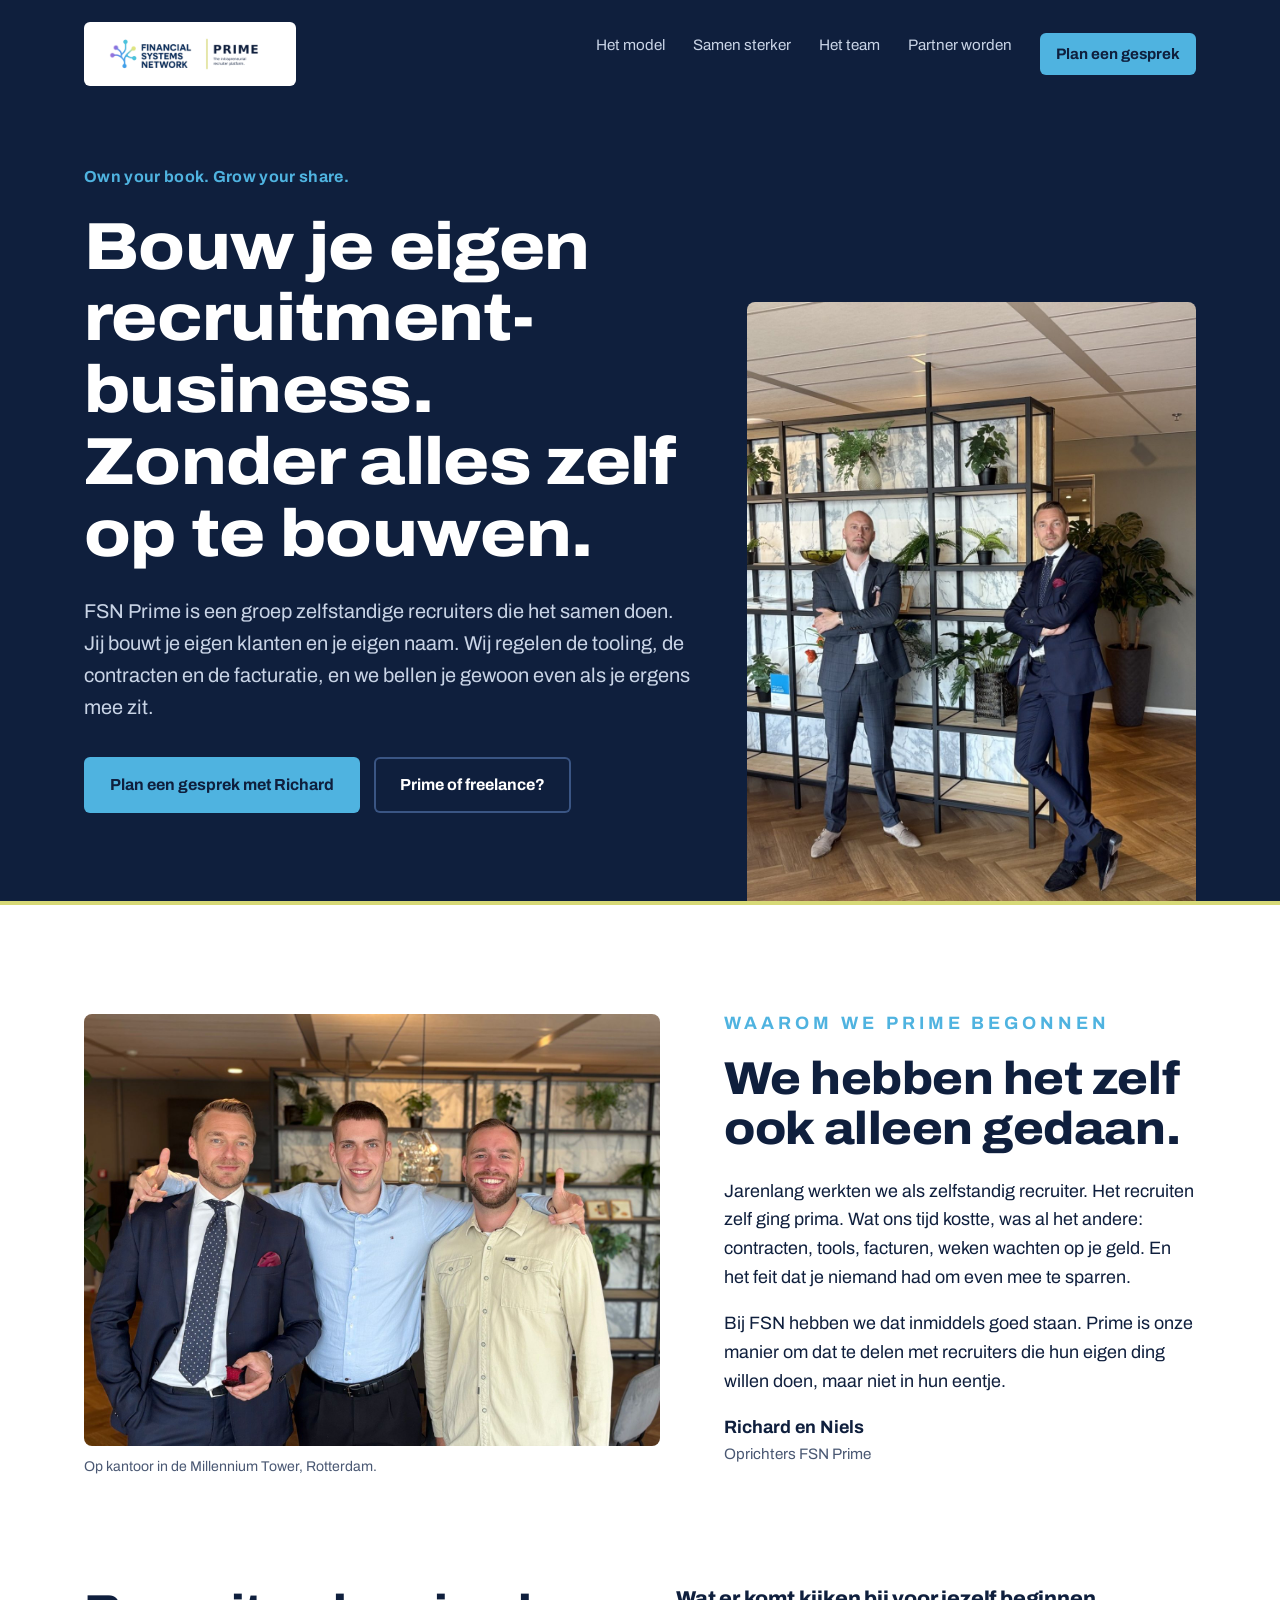
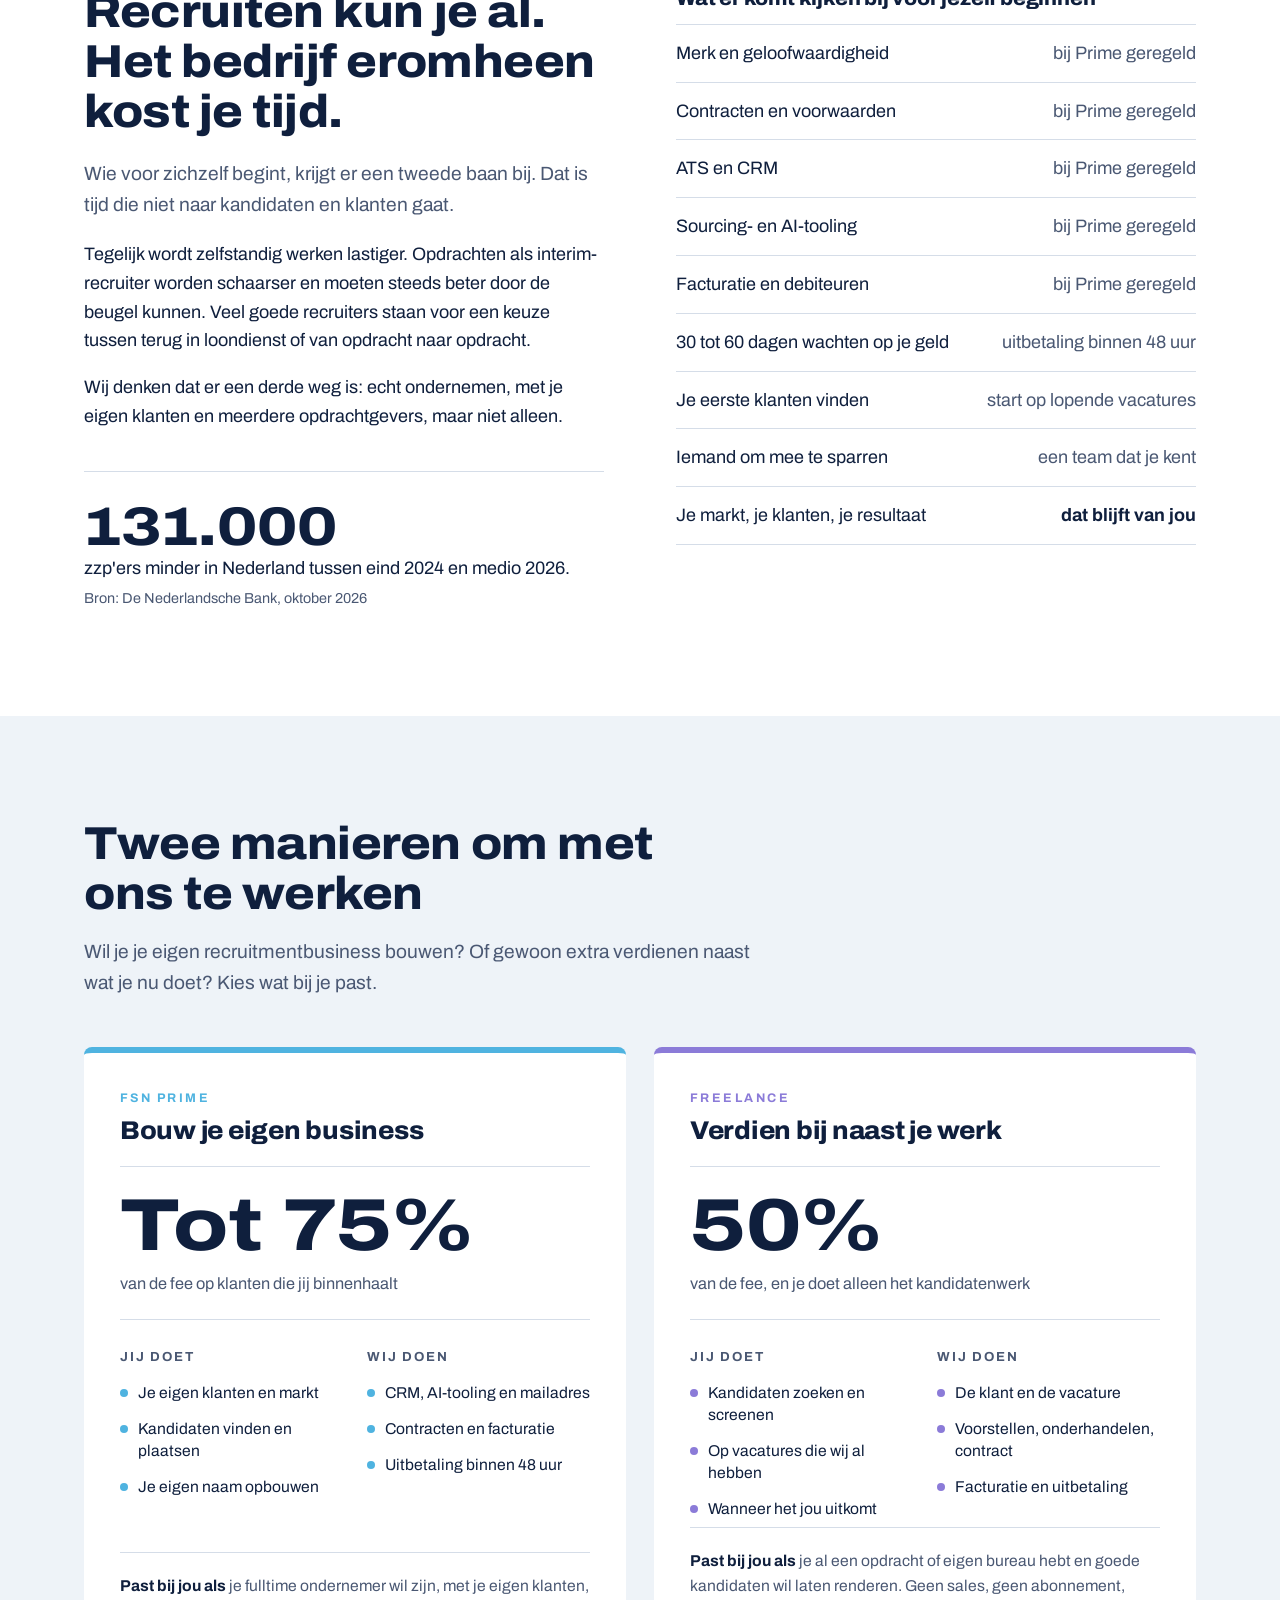
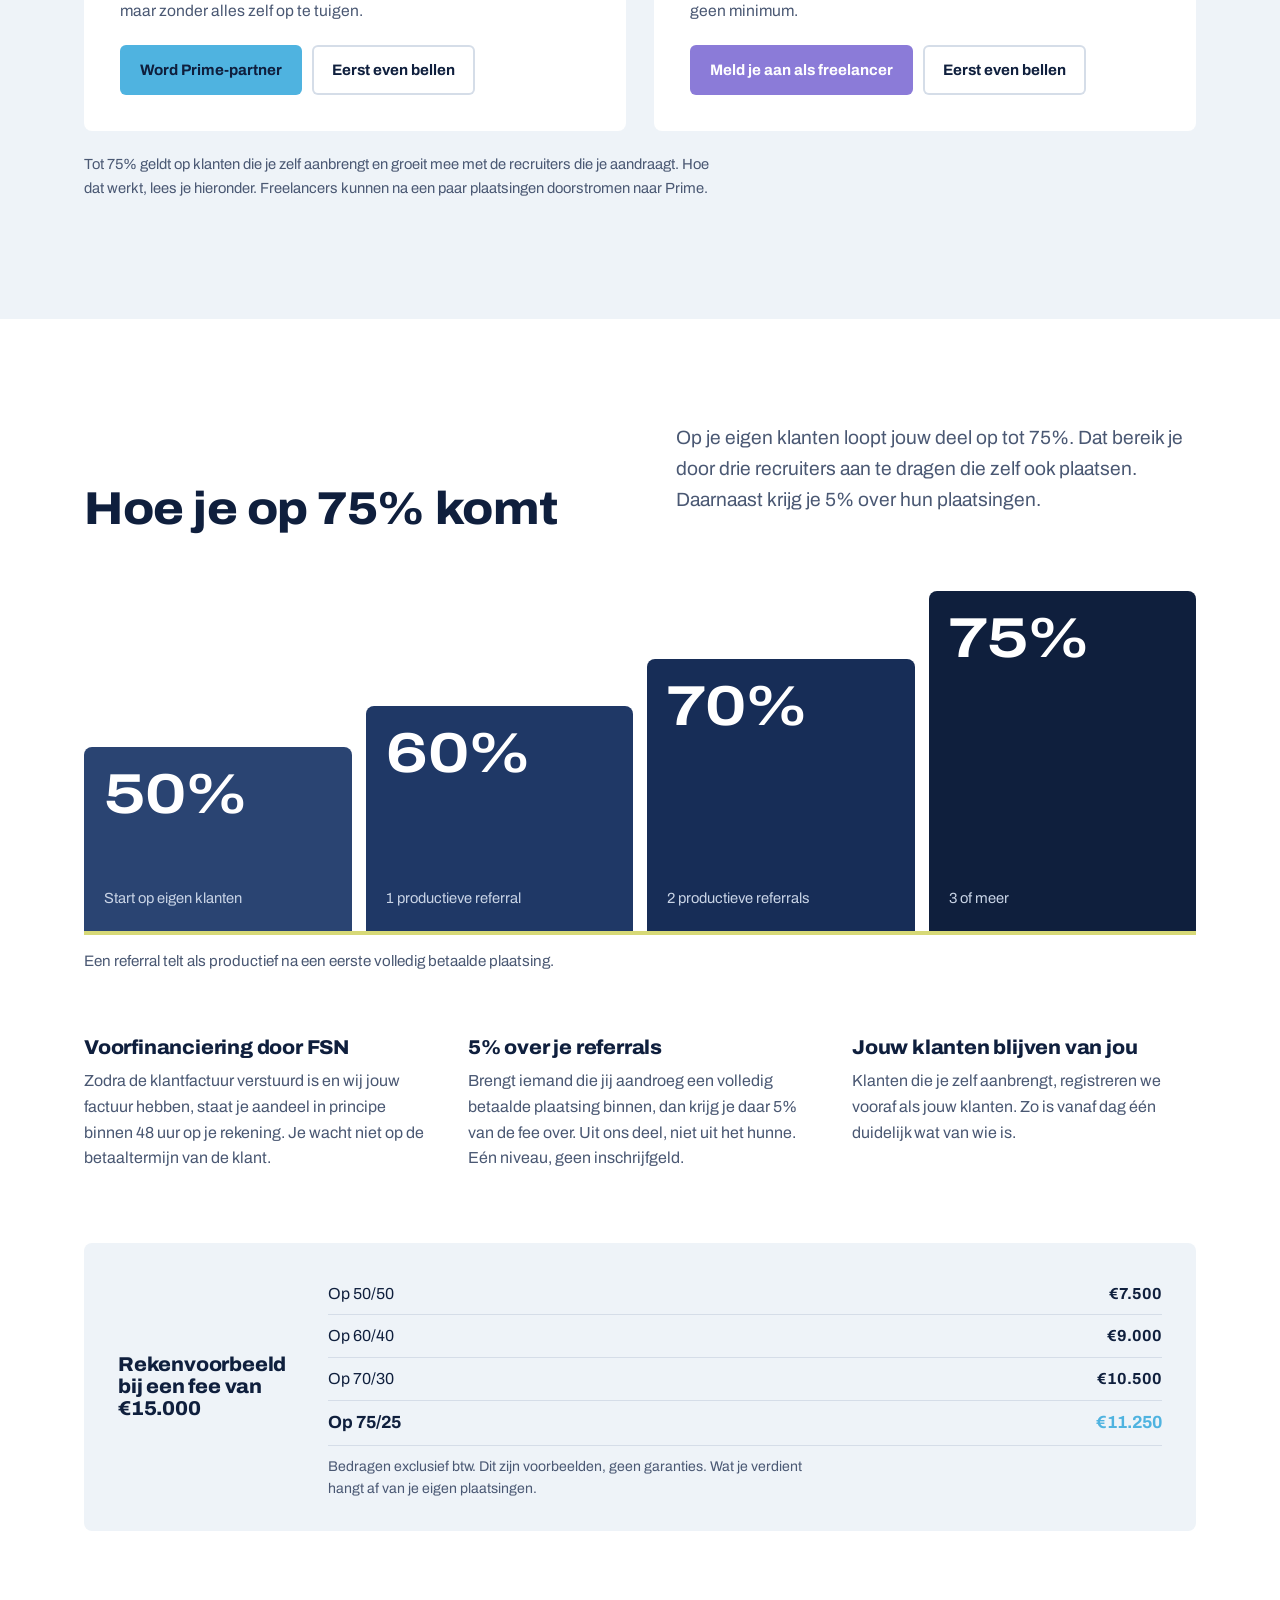
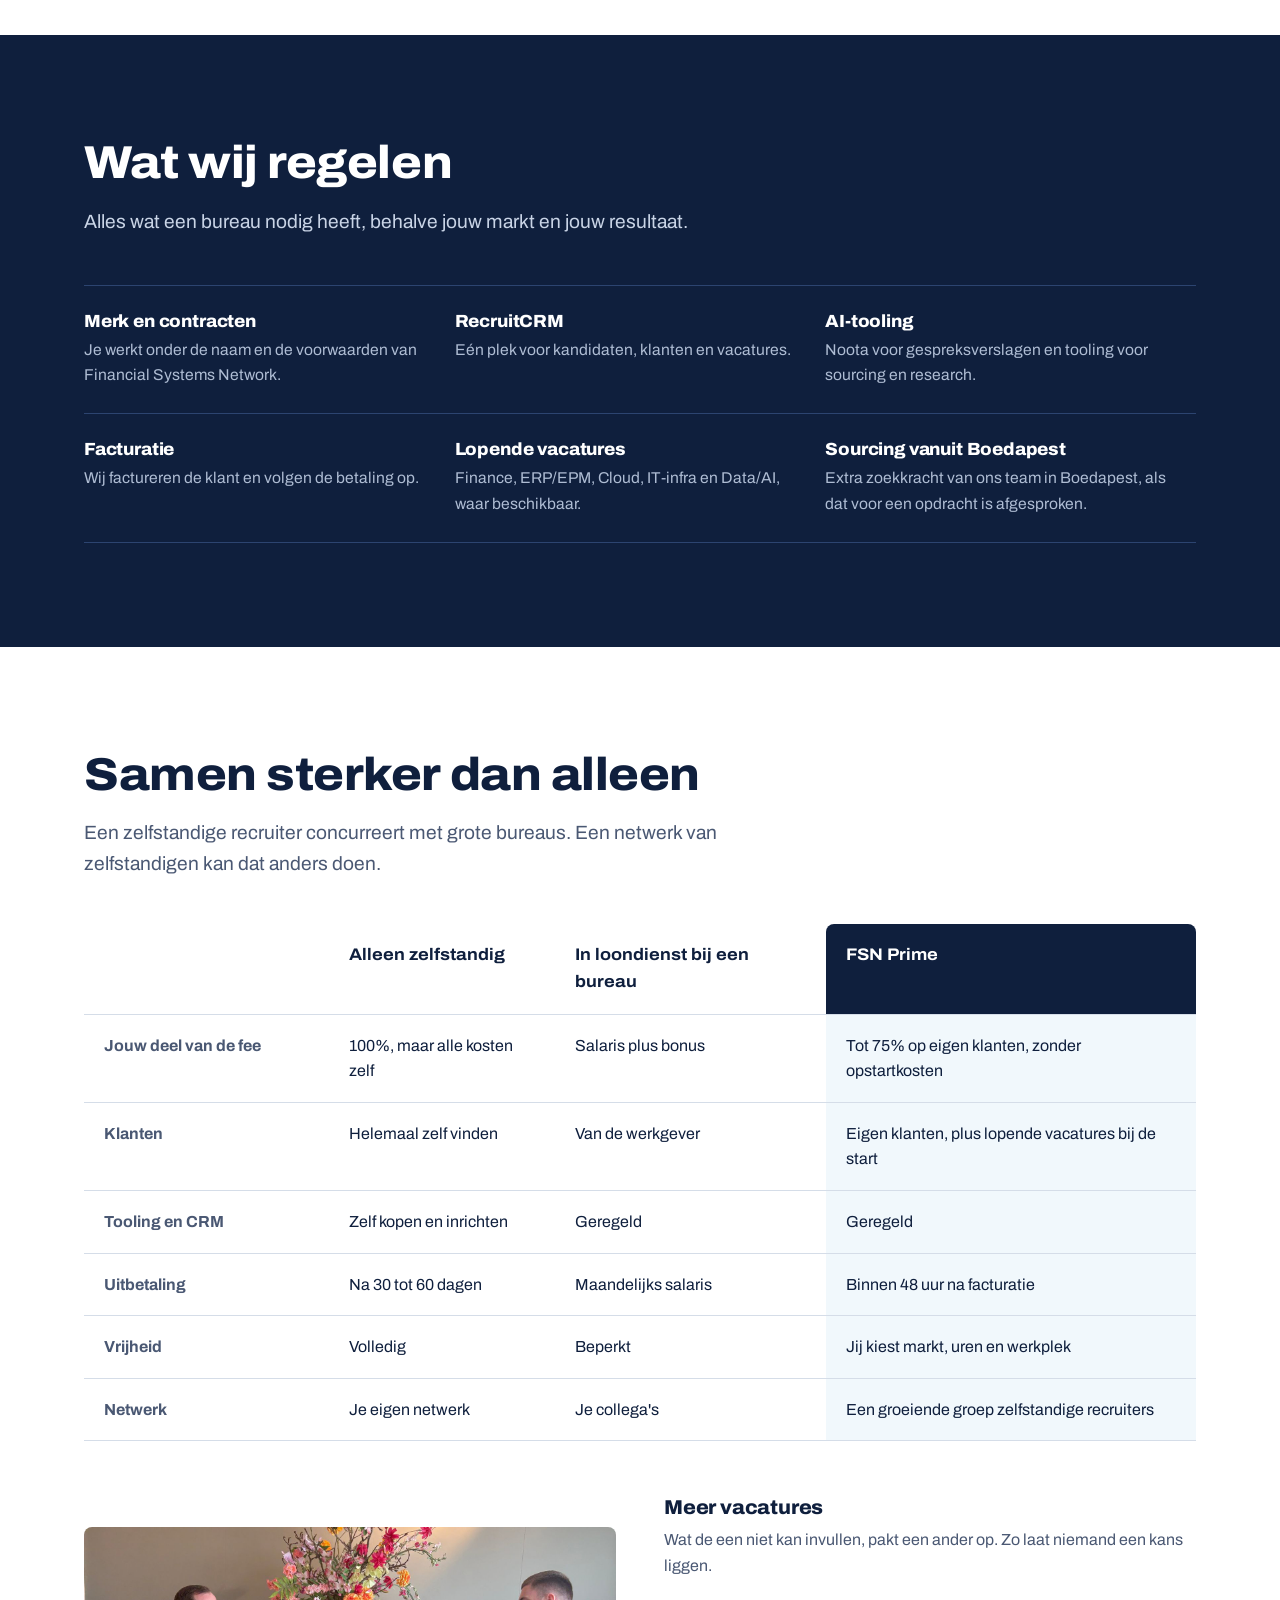
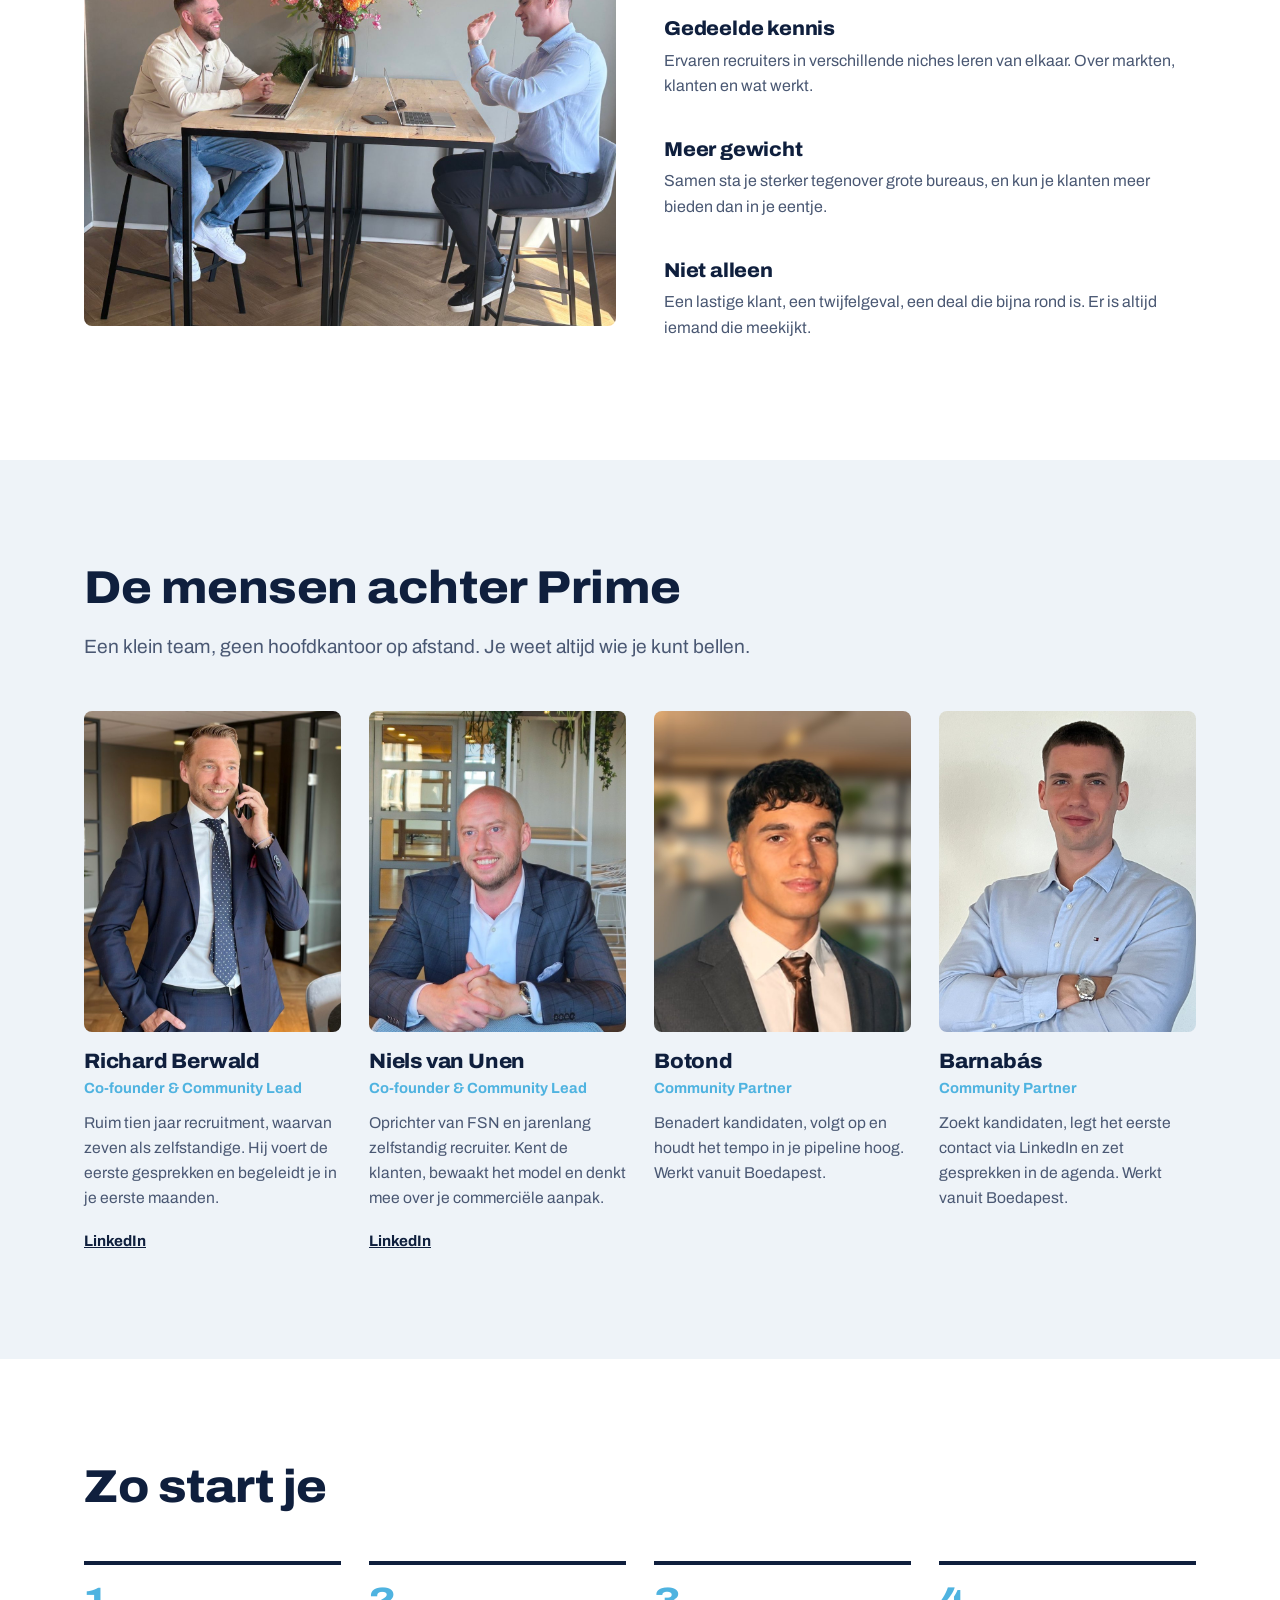
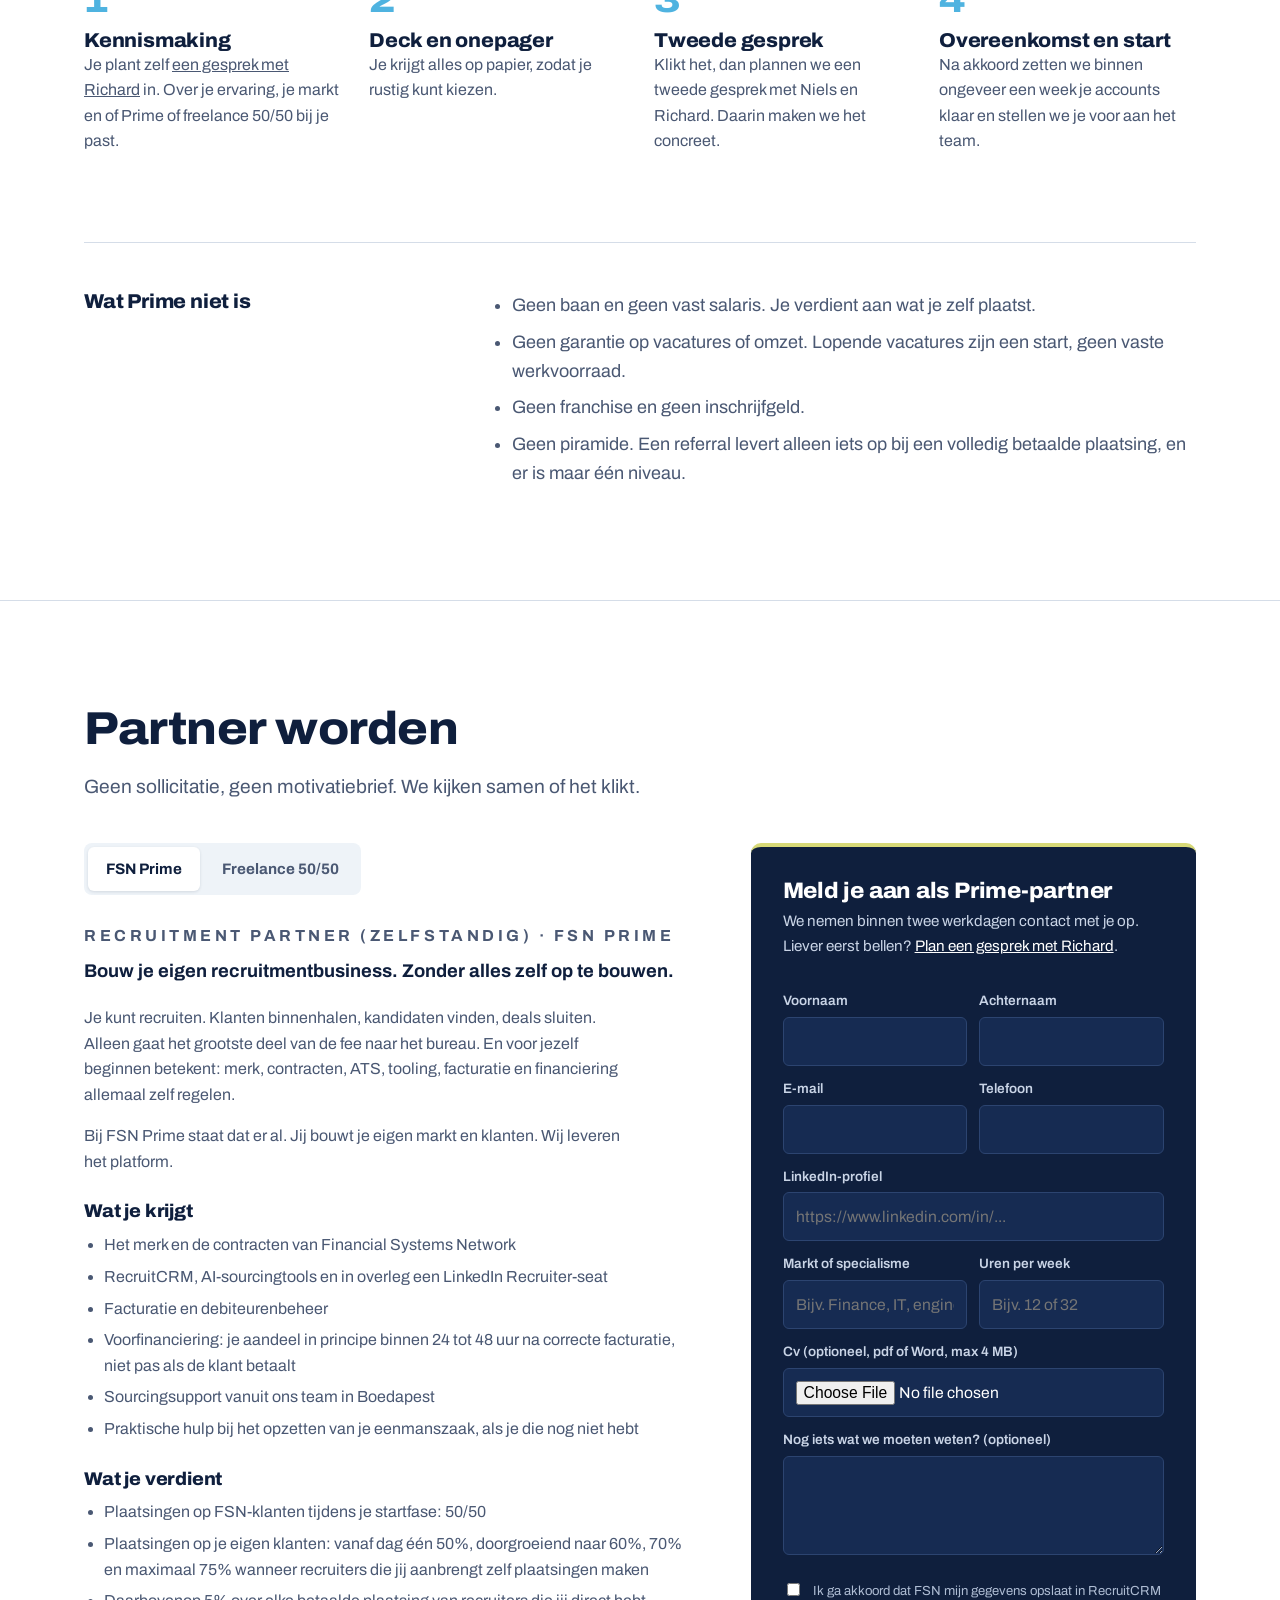
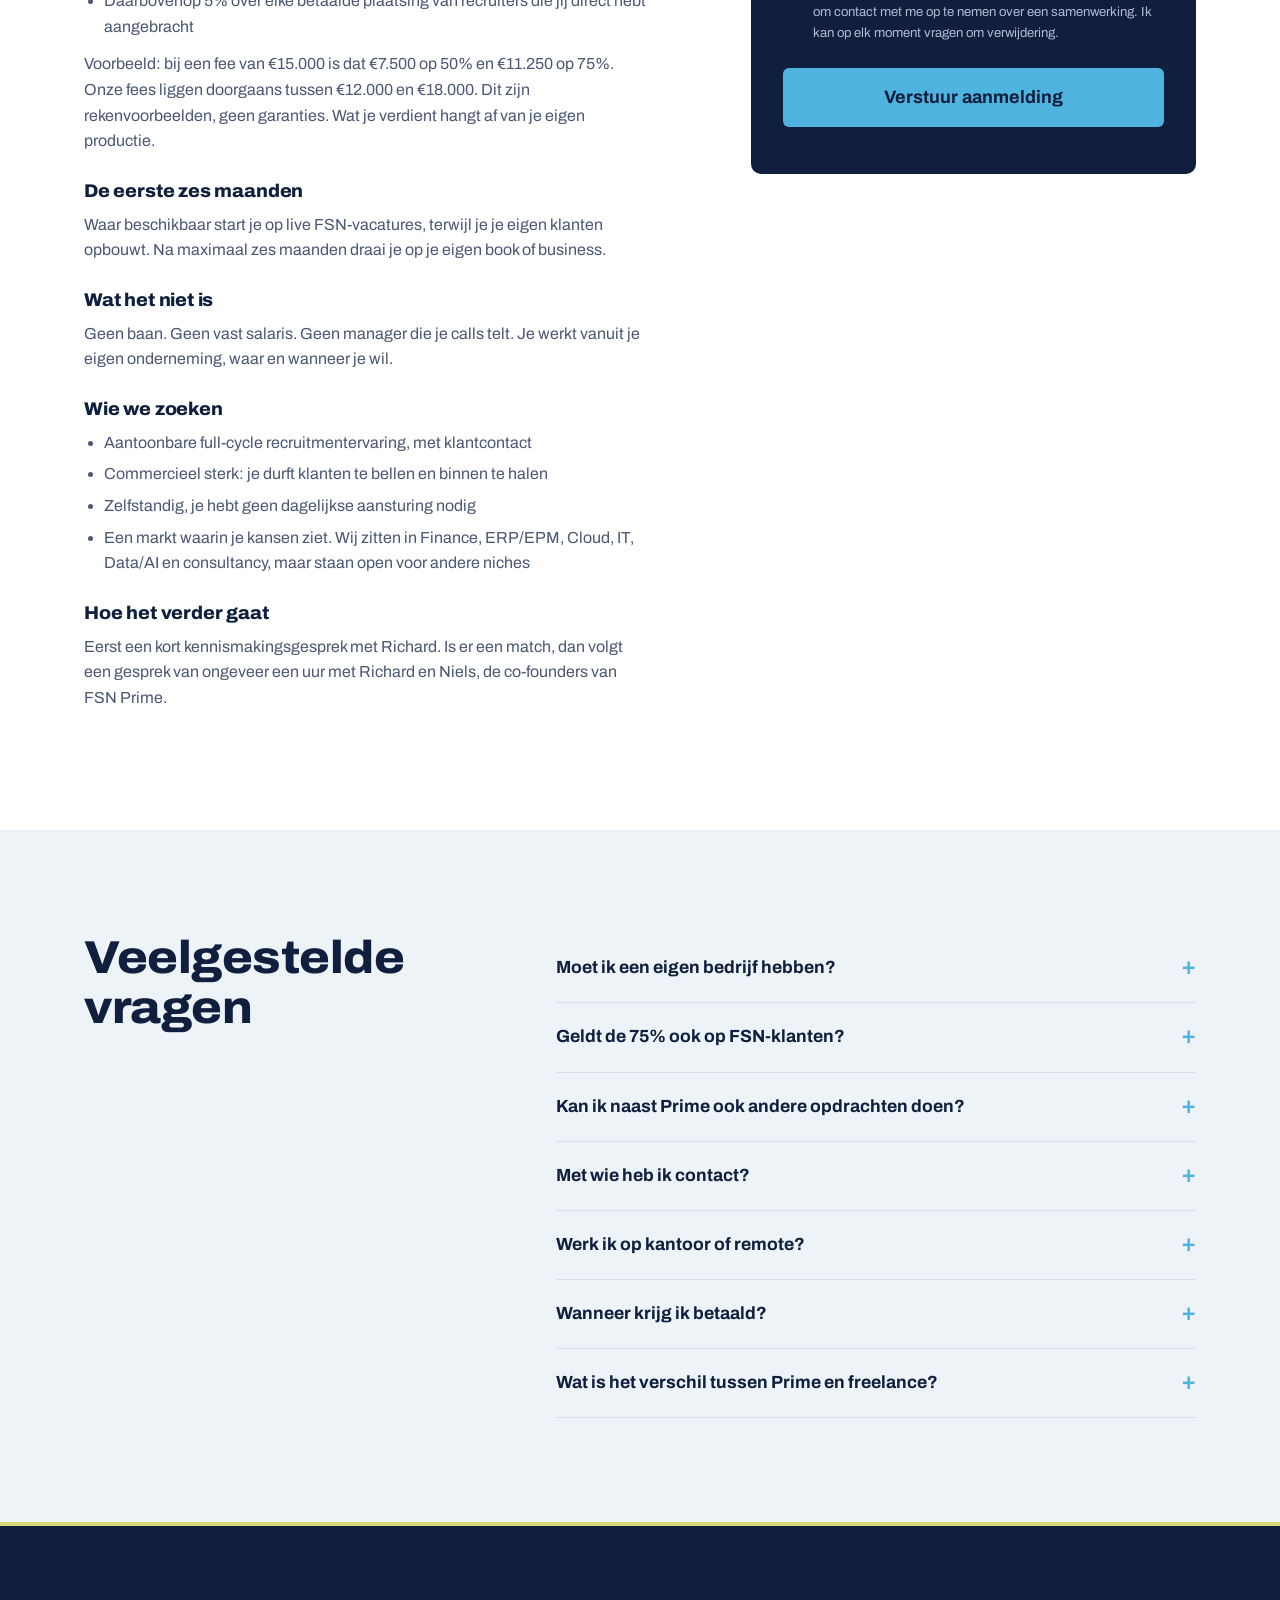
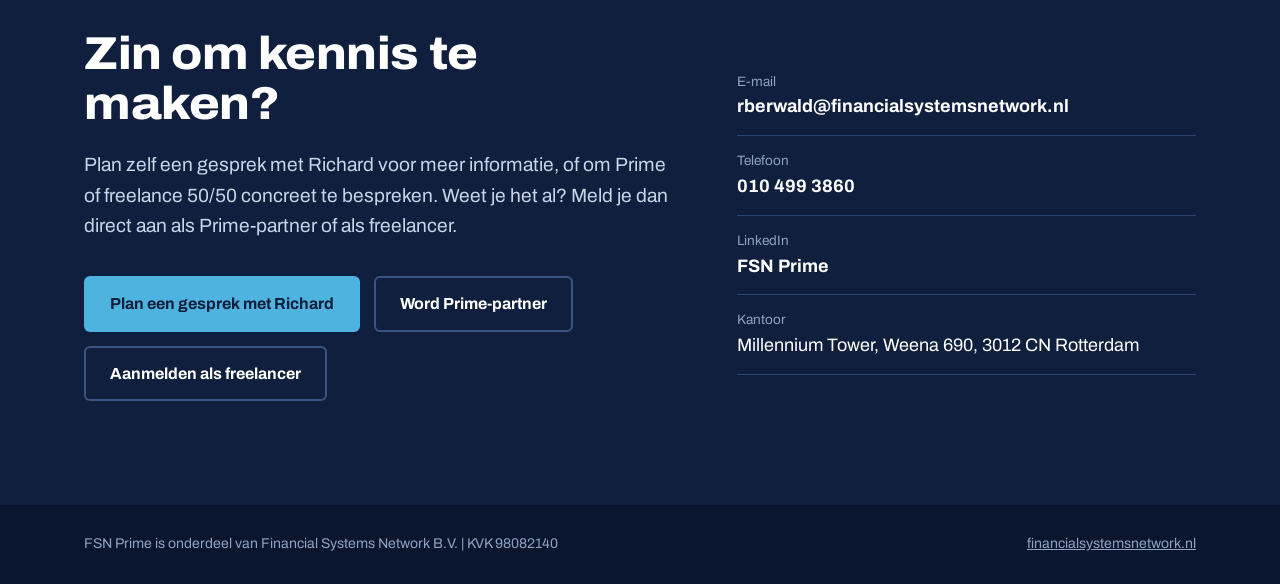
==== index.html @ 1871bd44 "Partner worden: vacaturetekst en aanmeldformulier op de site, gekoppeld aan RecruitCRM Co-Authored-B" ====
<!doctype html>
<html lang="nl">
<head>
<meta charset="utf-8">
<meta name="viewport" content="width=device-width, initial-scale=1">
<title>FSN Prime | Het platform voor zelfstandige recruiters</title>
<meta name="description" content="FSN Prime is het platform voor recruiters die hun eigen business willen bouwen, zonder alles zelf op te zetten. Onderdeel van Financial Systems Network.">
<meta property="og:title" content="FSN Prime | Own your book. Grow your share.">
<meta property="og:description" content="Bouw je eigen recruitmentbusiness, zonder alles zelf op te bouwen.">
<meta property="og:image" content="assets/team.jpg">
<link rel="icon" href="assets/favicon.png">
<link rel="preconnect" href="https://fonts.googleapis.com">
<link rel="preconnect" href="https://fonts.gstatic.com" crossorigin>
<link href="https://fonts.googleapis.com/css2?family=Archivo:wdth,wght@62..125,400..800&display=swap" rel="stylesheet">
<style>
:root{
  --navy:#0F1F3D; --navy-2:#162B52; --sky:#4FB3E0; --violet:#8B7BD8; --green:#7FAD57; --gold:#D1A637;
  --line:#D7D977; --ink:#0F1F3D; --muted:#4A5873; --mist:#EEF3F8; --paper:#FFFFFF; --rule:#D5DDE8;
  --wrap:1160px;
}
*{box-sizing:border-box}
html{scroll-behavior:smooth}
@media (prefers-reduced-motion:reduce){html{scroll-behavior:auto}}
body{margin:0;font-family:"Archivo",system-ui,sans-serif;font-variation-settings:"wdth" 100;color:var(--ink);background:var(--paper);font-size:18px;line-height:1.6;-webkit-font-smoothing:antialiased}
img{max-width:100%;display:block}
a{color:inherit}
a:focus-visible,button:focus-visible{outline:3px solid var(--sky);outline-offset:3px;border-radius:4px}
.wrap{max-width:var(--wrap);margin:0 auto;padding:0 24px}
h1,h2,h3{font-weight:800;line-height:1.08;letter-spacing:-.01em;margin:0}
h1{font-size:clamp(2.3rem,5.2vw,4.3rem);font-variation-settings:"wdth" 112}
h2{font-size:clamp(1.9rem,3.6vw,2.9rem);font-variation-settings:"wdth" 108;max-width:20ch}
h3{font-size:1.25rem;font-variation-settings:"wdth" 104}
p{margin:0 0 1em;max-width:62ch}
.lead{font-size:1.2rem;color:var(--muted)}
section{padding:104px 0}
.prime-label{font-size:.78rem;letter-spacing:.22em;text-transform:uppercase;font-weight:700;color:var(--sky);margin:0 0 18px}

/* header + hero */
.hero{background:var(--navy);color:#fff;position:relative;border-bottom:4px solid var(--line)}
.topbar{display:flex;justify-content:space-between;align-items:center;padding:22px 0}
.lockup{background:#fff;padding:10px 16px;border-radius:6px;display:inline-block}
.lockup img{height:44px;width:auto}
.topbar nav{display:flex;gap:28px;font-size:.95rem}
.topbar nav a{text-decoration:none;color:#C9D4E6}
.topbar nav a:hover{color:#fff}
.btn{display:inline-block;background:var(--sky);color:var(--navy);font-weight:700;text-decoration:none;padding:15px 26px;border-radius:6px;font-size:1rem}
.btn:hover{background:#6CC2E8}
.btn.ghost{background:transparent;color:#fff;box-shadow:inset 0 0 0 2px #3A5584}
.btn.ghost:hover{box-shadow:inset 0 0 0 2px var(--sky)}
.btn.violet{background:var(--violet);color:#fff}
.btn.violet:hover{background:#9C8EE0}
.btn.line{background:transparent;color:var(--navy);box-shadow:inset 0 0 0 2px var(--rule)}
.btn.line:hover{box-shadow:inset 0 0 0 2px var(--navy)}
.way-ctas{display:flex;gap:10px;flex-wrap:wrap;margin-top:22px}
.way-ctas .btn{padding:13px 20px;font-size:.95rem}
.nav-cta{background:var(--sky);color:var(--navy)!important;padding:9px 16px;border-radius:6px;font-weight:700}
.hero-grid{display:grid;grid-template-columns:1.15fr .85fr;gap:56px;align-items:end;padding:56px 0 0}
.hero-copy{padding-bottom:88px}
.hero-copy .lead{color:#C9D4E6;margin-top:24px;font-size:1.25rem}
.hero-ctas{display:flex;gap:14px;flex-wrap:wrap;margin-top:34px}
.hero-photo{align-self:stretch;display:flex;align-items:flex-end}
.hero-photo img{width:100%;height:auto;max-height:600px;object-fit:cover;object-position:center 30%;border-radius:8px 8px 0 0}
.campaign{font-size:1rem;color:var(--sky);font-weight:700;letter-spacing:.02em;margin-bottom:22px}

/* problem */
.problem-grid{display:grid;grid-template-columns:1fr 1fr;gap:72px;align-items:start}
.burden{list-style:none;padding:0;margin:8px 0 0;border-top:1px solid var(--rule)}
.burden li{display:flex;justify-content:space-between;gap:16px;padding:14px 0;border-bottom:1px solid var(--rule)}
.burden span:last-child{color:var(--muted);text-align:right}
.stat{margin-top:40px;padding:28px 0 0;border-top:1px solid var(--rule)}
.stat strong{display:block;font-size:3.4rem;line-height:1;font-variation-settings:"wdth" 118;font-weight:800}
.stat small{color:var(--muted);font-size:.9rem}

/* two ways */
.ways{background:var(--mist)}
.ways-grid{display:grid;grid-template-columns:1fr 1fr;gap:28px;margin-top:48px}
.way{background:#fff;border-radius:8px;padding:36px;border-top:6px solid var(--sky);display:flex;flex-direction:column}
.way.free{border-top-color:var(--violet)}
.way-tag{font-size:.78rem;letter-spacing:.2em;text-transform:uppercase;font-weight:700;color:var(--sky);margin:0 0 8px}
.way.free .way-tag{color:var(--violet)}
.way h3{font-size:1.6rem}
.big{margin:22px 0 26px;padding:22px 0;border-top:1px solid var(--rule);border-bottom:1px solid var(--rule)}
.big b{display:block;font-size:clamp(3rem,6vw,4.6rem);line-height:1;font-weight:800;font-variation-settings:"wdth" 120;color:var(--navy)}
.big span{display:block;margin-top:8px;color:var(--muted);font-size:1.02rem}
.split{display:grid;grid-template-columns:1fr 1fr;gap:24px}
.split h4{margin:0 0 8px;font-size:.82rem;letter-spacing:.14em;text-transform:uppercase;color:var(--muted)}
.split ul{padding:0;margin:0;list-style:none}
.split li{padding:7px 0 7px 18px;position:relative;font-size:.98rem;line-height:1.4}
.split li::before{content:"";position:absolute;left:0;top:14px;width:8px;height:8px;border-radius:50%;background:var(--sky)}
.way.free .split li::before{background:var(--violet)}
.fit{margin:26px 0 0;padding-top:20px;border-top:1px solid var(--rule);font-size:.98rem;color:var(--muted);margin-top:auto}
.fit strong{color:var(--ink)}
.ways-note{margin-top:22px;font-size:.92rem;color:var(--muted);max-width:80ch}

/* model */
.model-head{display:grid;grid-template-columns:1fr 1fr;gap:72px;align-items:end}
.ladder{margin-top:56px;display:grid;grid-template-columns:repeat(4,minmax(0,1fr));gap:14px;align-items:end;height:340px}
.step{background:var(--navy);color:#fff;border-radius:8px 8px 0 0;padding:20px;display:flex;flex-direction:column;justify-content:space-between}
.step:nth-child(1){height:54%;background:#2A4472}
.step:nth-child(2){height:66%;background:#1F3866}
.step:nth-child(3){height:80%;background:#172D57}
.step:nth-child(4){height:100%}
.step b{font-size:clamp(2rem,4.4vw,3.6rem);line-height:1;font-variation-settings:"wdth" 120}
.step span{font-size:.92rem;color:#C9D4E6}
.ladder-base{border-top:4px solid var(--line);padding-top:14px;color:var(--muted);font-size:.95rem}
.facts{display:grid;grid-template-columns:repeat(3,1fr);gap:40px;margin-top:64px}
.facts h3{margin-bottom:10px}
.facts p{color:var(--muted);font-size:1rem}
.example{margin-top:56px;background:var(--mist);border-radius:8px;padding:30px 34px;display:grid;grid-template-columns:auto 1fr;gap:28px;align-items:center}
.example table{border-collapse:collapse;width:100%;font-size:1rem}
.example td{padding:8px 0;border-bottom:1px solid var(--rule)}
.example td:last-child{text-align:right;font-weight:700}
.example .note{font-size:.88rem;color:var(--muted);margin:10px 0 0}

/* infrastructure */
.infra{background:var(--navy);color:#fff}
.infra .lead{color:#C9D4E6}
.infra-grid{display:grid;grid-template-columns:repeat(3,1fr);gap:0;margin-top:48px;border-top:1px solid #2C4470}
.infra-grid div{padding:26px 26px 26px 0;border-bottom:1px solid #2C4470}
.infra-grid h3{font-size:1.1rem;margin-bottom:6px}
.infra-grid p{color:#AEBCD3;font-size:.98rem;margin:0}

/* compare */
.compare-wrap{overflow-x:auto;margin-top:44px}
table.compare{border-collapse:collapse;width:100%;min-width:720px;font-size:1rem}
.compare th,.compare td{text-align:left;padding:18px 20px;border-bottom:1px solid var(--rule);vertical-align:top}
.compare thead th{font-size:1.05rem;font-variation-settings:"wdth" 108}
.compare tbody th{font-weight:700;width:22%;color:var(--muted)}
.compare .us{background:#F1F8FC}
.compare thead .us{background:var(--navy);color:#fff;border-radius:8px 8px 0 0}
.together{margin-top:56px;display:grid;grid-template-columns:repeat(3,1fr);gap:40px}
.together h3{margin-bottom:8px}
.together p{color:var(--muted);font-size:1rem}

/* story */
.story{padding-bottom:0}
.story-grid{display:grid;grid-template-columns:1.1fr .9fr;gap:64px;align-items:center}
.story-grid img{width:100%;height:auto;border-radius:8px}
.story-grid figcaption{font-size:.88rem;color:var(--muted);margin-top:10px}
.story-copy p{font-size:1.12rem}
.sign{font-weight:700;margin-top:6px}
.sign span{display:block;font-weight:400;color:var(--muted);font-size:.95rem}

/* team */
.leaders{background:var(--mist)}
.team-grid{display:grid;grid-template-columns:repeat(4,minmax(0,1fr));gap:28px;margin-top:48px}
.member img{width:100%;aspect-ratio:4/5;height:auto;object-fit:cover;object-position:center top;border-radius:8px;margin-bottom:18px}
.member h3{font-size:1.3rem}
.member .role{color:var(--sky);font-weight:700;margin:4px 0 10px;font-size:.92rem}
.member p{font-size:.98rem;color:var(--muted)}
.member a{font-weight:700;color:var(--navy);font-size:.95rem}
.member .quote{color:var(--ink);font-style:italic;border-left:3px solid var(--line);padding-left:12px}
.team-sub{margin:64px 0 0;padding-top:18px;border-top:1px solid var(--rule);font-size:.8rem;letter-spacing:.18em;text-transform:uppercase;font-weight:700;color:var(--muted)}

/* samen photo */
.samen-photo{margin-top:56px;display:grid;grid-template-columns:1fr 1fr;gap:48px;align-items:center}
.samen-photo img{width:100%;height:auto;border-radius:8px}
.samen-photo .together{margin-top:0;grid-template-columns:1fr;gap:24px}

/* steps */
.start-steps{list-style:none;padding:0;margin:48px 0 0;display:grid;grid-template-columns:repeat(4,1fr);gap:28px;counter-reset:s}
.start-steps li{counter-increment:s;border-top:4px solid var(--navy);padding-top:18px}
.start-steps li::before{content:counter(s);display:block;font-weight:800;font-size:2.2rem;font-variation-settings:"wdth" 120;color:var(--sky);line-height:1;margin-bottom:12px}
.start-steps p{font-size:1rem;color:var(--muted)}
.not{margin-top:72px;display:grid;grid-template-columns:1fr 2fr;gap:56px;border-top:1px solid var(--rule);padding-top:48px}
.not ul{margin:0;padding-left:20px;color:var(--muted)}
.not li{margin-bottom:8px}

/* faq */
.faq details{border-bottom:1px solid var(--rule);padding:20px 0}
.faq summary{cursor:pointer;font-weight:700;font-size:1.1rem;list-style:none;display:flex;justify-content:space-between;gap:20px}
.faq summary::-webkit-details-marker{display:none}
.faq summary::after{content:"+";color:var(--sky);font-size:1.5rem;line-height:1}
.faq details[open] summary::after{content:"−"}
.faq details p{margin:14px 0 0;color:var(--muted)}
.faq-grid{display:grid;grid-template-columns:1fr 1.6fr;gap:72px}

/* cta */
.cta{background:var(--navy);color:#fff;border-top:4px solid var(--line)}
.cta-grid{display:grid;grid-template-columns:1.3fr 1fr;gap:56px;align-items:center}
.cta .lead{color:#C9D4E6}
.contact-list{list-style:none;padding:0;margin:0}
.contact-list li{padding:14px 0;border-bottom:1px solid #2C4470}
.contact-list span{display:block;font-size:.85rem;color:#8FA2C2}
.contact-list a{text-decoration:none;font-weight:700;overflow-wrap:anywhere}
.contact-list a:hover{color:var(--sky)}
footer{background:#0A162D;color:#8FA2C2;font-size:.88rem;padding:28px 0}
footer .wrap{display:flex;justify-content:space-between;gap:20px;flex-wrap:wrap}
footer img{height:28px}

/* aanmelden */
.join{background:#fff;border-top:1px solid var(--rule)}
.join-grid{display:grid;grid-template-columns:1.15fr .85fr;gap:64px;align-items:start;margin-top:40px}
.tabs{display:inline-flex;background:var(--mist);border-radius:8px;padding:4px;gap:4px;margin-bottom:28px}
.tabs button{font:inherit;font-weight:700;font-size:.95rem;border:0;background:transparent;color:var(--muted);padding:10px 18px;border-radius:6px;cursor:pointer}
.tabs button[aria-selected="true"]{background:#fff;color:var(--navy);box-shadow:0 1px 3px rgba(15,31,61,.12)}
.jd h3{font-size:1.15rem;margin:28px 0 10px}
.jd p,.jd li{color:var(--muted);font-size:1rem}
.jd ul{padding-left:20px;margin:0}
.jd li{margin-bottom:6px}
.jd .intro{font-size:1.15rem;color:var(--ink);font-weight:700}
.form-card{background:var(--navy);color:#fff;border-radius:10px;padding:32px;position:sticky;top:24px;border-top:4px solid var(--line)}
.form-card h3{font-size:1.4rem;margin-bottom:6px}
.form-card .sub{color:#C9D4E6;font-size:.95rem;margin-bottom:20px}
.form-card label{display:block;font-size:.85rem;color:#C9D4E6;margin:12px 0 5px;font-weight:600}
.form-card input,.form-card textarea,.form-card select{width:100%;font:inherit;font-size:.98rem;padding:11px 12px;border-radius:6px;border:1px solid #2C4470;background:#162B52;color:#fff}
.form-card input:focus,.form-card textarea:focus{outline:2px solid var(--sky);border-color:var(--sky)}
.form-card .row{display:grid;grid-template-columns:1fr 1fr;gap:12px}
.form-card .consent{display:flex;gap:10px;align-items:flex-start;font-size:.82rem;color:#AEBCD3;margin-top:16px;font-weight:400}
.form-card .consent input{width:auto;margin-top:3px}
.form-card button[type=submit]{margin-top:20px;width:100%;border:0;cursor:pointer;font:inherit;font-weight:700}
.form-card .hp{position:absolute;left:-9999px}
.form-msg{margin-top:14px;font-size:.95rem}
.form-msg.ok{color:var(--line)}
.form-msg.err{color:#F3A6A6}
.form-msg a{color:#fff}
.only-free{display:none}
.join[data-route="freelance"] .only-free{display:block}
.join[data-route="freelance"] .only-prime{display:none}

@media (max-width:900px){
  section{padding:72px 0}
  .topbar nav{display:none}
  .hero-grid,.problem-grid,.model-head,.ways-grid,.story-grid,.samen-photo,.cta-grid,.faq-grid,.not,.join-grid{grid-template-columns:1fr;gap:36px}
  .hero-copy{padding-bottom:0}
  .hero-photo img{max-height:380px}
  .facts,.together,.infra-grid{grid-template-columns:1fr;gap:24px}
  .start-steps{grid-template-columns:1fr 1fr}
  .team-grid{grid-template-columns:1fr 1fr;gap:28px 20px}
  .ladder{height:260px;gap:8px}
  .step{padding:12px}
  .example{grid-template-columns:1fr}
}
@media (max-width:560px){
  body{font-size:17px}
  .lockup img{height:34px}
  .start-steps{grid-template-columns:1fr}
  .split{grid-template-columns:1fr;gap:14px}
  .form-card{padding:24px 18px;position:static}
  .form-card .row{grid-template-columns:1fr;gap:0}
  .way{padding:28px 22px}
  .step span{font-size:.72rem;line-height:1.3}
  .step b{font-size:1.6rem}
  .step{padding:10px 8px}
}
</style>
</head>
<body>

<header class="hero">
  <div class="wrap">
    <div class="topbar">
      <a class="lockup" href="#top" aria-label="FSN Prime, naar boven"><img src="assets/fsn-prime-lockup.png" alt="Financial Systems Network | PRIME"></a>
      <nav aria-label="Hoofdmenu">
        <a href="#model">Het model</a>
        <a href="#samen">Samen sterker</a>
        <a href="#leaders">Het team</a>
        <a href="#aanmelden">Partner worden</a>
        <a class="nav-cta" href="https://scheduler.recruitcrm.io/scheduler?config_id=fa96d1b8-2f5f-4f34-b53d-71d1555472fd" target="_blank" rel="noopener">Plan een gesprek</a>
      </nav>
    </div>
    <div class="hero-grid" id="top">
      <div class="hero-copy">
        <p class="campaign">Own your book. Grow your share.</p>
        <h1>Bouw je eigen recruitment&shy;business. Zonder alles zelf op te bouwen.</h1>
        <p class="lead">FSN Prime is een groep zelfstandige recruiters die het samen doen. Jij bouwt je eigen klanten en je eigen naam. Wij regelen de tooling, de contracten en de facturatie, en we bellen je gewoon even als je ergens mee zit.</p>
        <div class="hero-ctas">
          <a class="btn" href="https://scheduler.recruitcrm.io/scheduler?config_id=fa96d1b8-2f5f-4f34-b53d-71d1555472fd" target="_blank" rel="noopener">Plan een gesprek met Richard</a>
          <a class="btn ghost" href="#ways">Prime of freelance?</a>
        </div>
      </div>
      <div class="hero-photo">
        <img src="assets/team.jpg" alt="Niels van Unen en Richard Berwald, oprichters van FSN Prime, op kantoor in Rotterdam" width="1050" height="1400">
      </div>
    </div>
  </div>
</header>

<main>

<section class="story" aria-labelledby="h-story">
  <div class="wrap story-grid">
    <figure style="margin:0">
      <img src="assets/team-office.jpg" alt="Het FSN-team samen op kantoor in Rotterdam" width="1600" height="1200">
      <figcaption>Op kantoor in de Millennium Tower, Rotterdam.</figcaption>
    </figure>
    <div class="story-copy">
      <p class="prime-label">Waarom we Prime begonnen</p>
      <h2 id="h-story">We hebben het zelf ook alleen gedaan.</h2>
      <p style="margin-top:22px">Jarenlang werkten we als zelfstandig recruiter. Het recruiten zelf ging prima. Wat ons tijd kostte, was al het andere: contracten, tools, facturen, weken wachten op je geld. En het feit dat je niemand had om even mee te sparren.</p>
      <p>Bij FSN hebben we dat inmiddels goed staan. Prime is onze manier om dat te delen met recruiters die hun eigen ding willen doen, maar niet in hun eentje.</p>
      <p class="sign">Richard en Niels<span>Oprichters FSN Prime</span></p>
    </div>
  </div>
</section>

<section aria-labelledby="h-probleem">
  <div class="wrap problem-grid">
    <div>
      <h2 id="h-probleem">Recruiten kun je al. Het bedrijf eromheen kost je tijd.</h2>
      <p class="lead" style="margin-top:22px">Wie voor zichzelf begint, krijgt er een tweede baan bij. Dat is tijd die niet naar kandidaten en klanten gaat.</p>
      <p>Tegelijk wordt zelfstandig werken lastiger. Opdrachten als interim-recruiter worden schaarser en moeten steeds beter door de beugel kunnen. Veel goede recruiters staan voor een keuze tussen terug in loondienst of van opdracht naar opdracht.</p>
      <p>Wij denken dat er een derde weg is: echt ondernemen, met je eigen klanten en meerdere opdrachtgevers, maar niet alleen.</p>
      <div class="stat">
        <strong>131.000</strong>
        zzp'ers minder in Nederland tussen eind 2024 en medio 2026.<br>
        <small>Bron: De Nederlandsche Bank, oktober 2026</small>
      </div>
    </div>
    <div>
      <h3 style="margin-bottom:14px">Wat er komt kijken bij voor jezelf beginnen</h3>
      <ul class="burden">
        <li><span>Merk en geloofwaardigheid</span><span>bij Prime geregeld</span></li>
        <li><span>Contracten en voorwaarden</span><span>bij Prime geregeld</span></li>
        <li><span>ATS en CRM</span><span>bij Prime geregeld</span></li>
        <li><span>Sourcing- en AI-tooling</span><span>bij Prime geregeld</span></li>
        <li><span>Facturatie en debiteuren</span><span>bij Prime geregeld</span></li>
        <li><span>30 tot 60 dagen wachten op je geld</span><span>uitbetaling binnen 48 uur</span></li>
        <li><span>Je eerste klanten vinden</span><span>start op lopende vacatures</span></li>
        <li><span>Iemand om mee te sparren</span><span>een team dat je kent</span></li>
        <li><span>Je markt, je klanten, je resultaat</span><span><strong style="color:var(--ink)">dat blijft van jou</strong></span></li>
      </ul>
    </div>
  </div>
</section>

<section class="ways" id="ways" aria-labelledby="h-ways">
  <div class="wrap">
    <h2 id="h-ways">Twee manieren om met ons te werken</h2>
    <p class="lead" style="margin-top:18px">Wil je je eigen recruitmentbusiness bouwen? Of gewoon extra verdienen naast wat je nu doet? Kies wat bij je past.</p>
    <div class="ways-grid">
      <article class="way">
        <p class="way-tag">FSN Prime</p>
        <h3>Bouw je eigen business</h3>
        <div class="big"><b>Tot 75%</b><span>van de fee op klanten die jij binnenhaalt</span></div>
        <div class="split">
          <div><h4>Jij doet</h4><ul><li>Je eigen klanten en markt</li><li>Kandidaten vinden en plaatsen</li><li>Je eigen naam opbouwen</li></ul></div>
          <div><h4>Wij doen</h4><ul><li>CRM, AI-tooling en mailadres</li><li>Contracten en facturatie</li><li>Uitbetaling binnen 48 uur</li></ul></div>
        </div>
        <p class="fit"><strong>Past bij jou als</strong> je fulltime ondernemer wil zijn, met je eigen klanten, maar zonder alles zelf op te tuigen.</p>
        <div class="way-ctas"><a class="btn" href="#aanmelden" data-route="prime">Word Prime-partner</a><a class="btn line" href="https://scheduler.recruitcrm.io/scheduler?config_id=fa96d1b8-2f5f-4f34-b53d-71d1555472fd" target="_blank" rel="noopener">Eerst even bellen</a></div>
      </article>
      <article class="way free">
        <p class="way-tag">Freelance</p>
        <h3>Verdien bij naast je werk</h3>
        <div class="big"><b>50%</b><span>van de fee, en je doet alleen het kandidatenwerk</span></div>
        <div class="split">
          <div><h4>Jij doet</h4><ul><li>Kandidaten zoeken en screenen</li><li>Op vacatures die wij al hebben</li><li>Wanneer het jou uitkomt</li></ul></div>
          <div><h4>Wij doen</h4><ul><li>De klant en de vacature</li><li>Voorstellen, onderhandelen, contract</li><li>Facturatie en uitbetaling</li></ul></div>
        </div>
        <p class="fit"><strong>Past bij jou als</strong> je al een opdracht of eigen bureau hebt en goede kandidaten wil laten renderen. Geen sales, geen abonnement, geen minimum.</p>
        <div class="way-ctas"><a class="btn violet" href="#aanmelden" data-route="freelance">Meld je aan als freelancer</a><a class="btn line" href="https://scheduler.recruitcrm.io/scheduler?config_id=fa96d1b8-2f5f-4f34-b53d-71d1555472fd" target="_blank" rel="noopener">Eerst even bellen</a></div>
      </article>
    </div>
    <p class="ways-note">Tot 75% geldt op klanten die je zelf aanbrengt en groeit mee met de recruiters die je aandraagt. Hoe dat werkt, lees je hieronder. Freelancers kunnen na een paar plaatsingen doorstromen naar Prime.</p>
  </div>
</section>

<section id="model" aria-labelledby="h-model">
  <div class="wrap">
    <div class="model-head">
      <h2 id="h-model">Hoe je op 75% komt</h2>
      <p class="lead">Op je eigen klanten loopt jouw deel op tot 75%. Dat bereik je door drie recruiters aan te dragen die zelf ook plaatsen. Daarnaast krijg je 5% over hun plaatsingen.</p>
    </div>
    <div class="ladder" role="img" aria-label="Jouw aandeel op eigen klanten: 50 procent zonder referrals, 60 procent bij één, 70 procent bij twee, 75 procent bij drie of meer productieve directe referrals">
      <div class="step"><b>50%</b><span>Start op eigen klanten</span></div>
      <div class="step"><b>60%</b><span>1 productieve referral</span></div>
      <div class="step"><b>70%</b><span>2 productieve referrals</span></div>
      <div class="step"><b>75%</b><span>3 of meer</span></div>
    </div>
    <div class="ladder-base">Een referral telt als productief na een eerste volledig betaalde plaatsing.</div>

    <div class="facts">
      <div>
        <h3>Voorfinanciering door FSN</h3>
        <p>Zodra de klantfactuur verstuurd is en wij jouw factuur hebben, staat je aandeel in principe binnen 48 uur op je rekening. Je wacht niet op de betaaltermijn van de klant.</p>
      </div>
      <div>
        <h3>5% over je referrals</h3>
        <p>Brengt iemand die jij aandroeg een volledig betaalde plaatsing binnen, dan krijg je daar 5% van de fee over. Uit ons deel, niet uit het hunne. Eén niveau, geen inschrijfgeld.</p>
      </div>
      <div>
        <h3>Jouw klanten blijven van jou</h3>
        <p>Klanten die je zelf aanbrengt, registreren we vooraf als jouw klanten. Zo is vanaf dag één duidelijk wat van wie is.</p>
      </div>
    </div>

    <div class="example">
      <h3 style="max-width:14ch">Rekenvoorbeeld bij een fee van €15.000</h3>
      <div>
        <table>
          <tr><td>Op 50/50</td><td>€7.500</td></tr>
          <tr><td>Op 60/40</td><td>€9.000</td></tr>
          <tr><td>Op 70/30</td><td>€10.500</td></tr>
          <tr style="font-size:1.1rem"><td><strong>Op 75/25</strong></td><td style="color:var(--sky)">€11.250</td></tr>
        </table>
        <p class="note">Bedragen exclusief btw. Dit zijn voorbeelden, geen garanties. Wat je verdient hangt af van je eigen plaatsingen.</p>
      </div>
    </div>
  </div>
</section>

<section class="infra" aria-labelledby="h-infra">
  <div class="wrap">
    <h2 id="h-infra">Wat wij regelen</h2>
    <p class="lead" style="margin-top:18px">Alles wat een bureau nodig heeft, behalve jouw markt en jouw resultaat.</p>
    <div class="infra-grid">
      <div><h3>Merk en contracten</h3><p>Je werkt onder de naam en de voorwaarden van Financial Systems Network.</p></div>
      <div><h3>RecruitCRM</h3><p>Eén plek voor kandidaten, klanten en vacatures.</p></div>
      <div><h3>AI-tooling</h3><p>Noota voor gespreksverslagen en tooling voor sourcing en research.</p></div>
      <div><h3>Facturatie</h3><p>Wij factureren de klant en volgen de betaling op.</p></div>
      <div><h3>Lopende vacatures</h3><p>Finance, ERP/EPM, Cloud, IT-infra en Data/AI, waar beschikbaar.</p></div>
      <div><h3>Sourcing vanuit Boedapest</h3><p>Extra zoekkracht van ons team in Boedapest, als dat voor een opdracht is afgesproken.</p></div>
    </div>
  </div>
</section>

<section id="samen" aria-labelledby="h-samen">
  <div class="wrap">
    <h2 id="h-samen">Samen sterker dan alleen</h2>
    <p class="lead" style="margin-top:18px">Een zelfstandige recruiter concurreert met grote bureaus. Een netwerk van zelfstandigen kan dat anders doen.</p>
    <div class="compare-wrap">
      <table class="compare">
        <thead>
          <tr><th scope="col"></th><th scope="col">Alleen zelfstandig</th><th scope="col">In loondienst bij een bureau</th><th scope="col" class="us">FSN Prime</th></tr>
        </thead>
        <tbody>
          <tr><th scope="row">Jouw deel van de fee</th><td>100%, maar alle kosten zelf</td><td>Salaris plus bonus</td><td class="us">Tot 75% op eigen klanten, zonder opstartkosten</td></tr>
          <tr><th scope="row">Klanten</th><td>Helemaal zelf vinden</td><td>Van de werkgever</td><td class="us">Eigen klanten, plus lopende vacatures bij de start</td></tr>
          <tr><th scope="row">Tooling en CRM</th><td>Zelf kopen en inrichten</td><td>Geregeld</td><td class="us">Geregeld</td></tr>
          <tr><th scope="row">Uitbetaling</th><td>Na 30 tot 60 dagen</td><td>Maandelijks salaris</td><td class="us">Binnen 48 uur na facturatie</td></tr>
          <tr><th scope="row">Vrijheid</th><td>Volledig</td><td>Beperkt</td><td class="us">Jij kiest markt, uren en werkplek</td></tr>
          <tr><th scope="row">Netwerk</th><td>Je eigen netwerk</td><td>Je collega's</td><td class="us">Een groeiende groep zelfstandige recruiters</td></tr>
        </tbody>
      </table>
    </div>
    <div class="samen-photo">
    <img src="assets/samen-werken.jpg" alt="Twee collega's aan het werk op kantoor" width="1600" height="1200">
    <div class="together">
      <div><h3>Meer vacatures</h3><p>Wat de een niet kan invullen, pakt een ander op. Zo laat niemand een kans liggen.</p></div>
      <div><h3>Gedeelde kennis</h3><p>Ervaren recruiters in verschillende niches leren van elkaar. Over markten, klanten en wat werkt.</p></div>
      <div><h3>Meer gewicht</h3><p>Samen sta je sterker tegenover grote bureaus, en kun je klanten meer bieden dan in je eentje.</p></div>
      <div><h3>Niet alleen</h3><p>Een lastige klant, een twijfelgeval, een deal die bijna rond is. Er is altijd iemand die meekijkt.</p></div>
    </div>
    </div>
  </div>
</section>

<section class="leaders" id="leaders" aria-labelledby="h-leaders">
  <div class="wrap">
    <h2 id="h-leaders">De mensen achter Prime</h2>
    <p class="lead" style="margin-top:18px">Een klein team, geen hoofdkantoor op afstand. Je weet altijd wie je kunt bellen.</p>
    <div class="team-grid">
      <article class="member">
        <img src="assets/richard.jpg" alt="Richard Berwald" width="800" height="1000">
        <h3>Richard Berwald</h3>
        <p class="role">Co-founder &amp; Community Lead</p>
        <p>Ruim tien jaar recruitment, waarvan zeven als zelfstandige. Hij voert de eerste gesprekken en begeleidt je in je eerste maanden.</p>
        <a href="https://www.linkedin.com/in/richardberwald/" target="_blank" rel="noopener">LinkedIn</a>
      </article>
      <article class="member">
        <img src="assets/niels.jpg" alt="Niels van Unen" width="800" height="1000">
        <h3>Niels van Unen</h3>
        <p class="role">Co-founder &amp; Community Lead</p>
        <p>Oprichter van FSN en jarenlang zelfstandig recruiter. Kent de klanten, bewaakt het model en denkt mee over je commerciële aanpak.</p>
        <a href="https://www.linkedin.com/company/fsn-prime/" target="_blank" rel="noopener">LinkedIn</a>
      </article>
      <article class="member">
        <img src="assets/bobo.jpg" alt="Botond" width="800" height="1000">
        <h3>Botond</h3>
        <p class="role">Community Partner</p>
        <p>Benadert kandidaten, volgt op en houdt het tempo in je pipeline hoog. Werkt vanuit Boedapest.</p>
      </article>
      <article class="member">
        <img src="assets/barnie.jpg" alt="Barnabás" width="800" height="1000">
        <h3>Barnabás</h3>
        <p class="role">Community Partner</p>
        <p>Zoekt kandidaten, legt het eerste contact via LinkedIn en zet gesprekken in de agenda. Werkt vanuit Boedapest.</p>
      </article>
    </div>
  </div>
</section>

<section id="start" aria-labelledby="h-start">
  <div class="wrap">
    <h2 id="h-start">Zo start je</h2>
    <ol class="start-steps">
      <li><h3>Kennismaking</h3><p>Je plant zelf <a href="https://scheduler.recruitcrm.io/scheduler?config_id=fa96d1b8-2f5f-4f34-b53d-71d1555472fd" target="_blank" rel="noopener">een gesprek met Richard</a> in. Over je ervaring, je markt en of Prime of freelance 50/50 bij je past.</p></li>
      <li><h3>Deck en onepager</h3><p>Je krijgt alles op papier, zodat je rustig kunt kiezen.</p></li>
      <li><h3>Tweede gesprek</h3><p>Klikt het, dan plannen we een tweede gesprek met Niels en Richard. Daarin maken we het concreet.</p></li>
      <li><h3>Overeenkomst en start</h3><p>Na akkoord zetten we binnen ongeveer een week je accounts klaar en stellen we je voor aan het team.</p></li>
    </ol>

    <div class="not">
      <h3>Wat Prime niet is</h3>
      <ul>
        <li>Geen baan en geen vast salaris. Je verdient aan wat je zelf plaatst.</li>
        <li>Geen garantie op vacatures of omzet. Lopende vacatures zijn een start, geen vaste werkvoorraad.</li>
        <li>Geen franchise en geen inschrijfgeld.</li>
        <li>Geen piramide. Een referral levert alleen iets op bij een volledig betaalde plaatsing, en er is maar één niveau.</li>
      </ul>
    </div>
  </div>
</section>

<section class="join" id="aanmelden" data-route="prime" aria-labelledby="h-join">
  <div class="wrap">
    <h2 id="h-join">Partner worden</h2>
    <p class="lead" style="margin-top:18px">Geen sollicitatie, geen motivatiebrief. We kijken samen of het klikt.</p>
    <div class="join-grid">
      <div>
        <div class="tabs" role="tablist" aria-label="Kies je route">
          <button type="button" role="tab" data-route="prime" aria-selected="true">FSN Prime</button>
          <button type="button" role="tab" data-route="freelance" aria-selected="false">Freelance 50/50</button>
        </div>
        <article class="jd only-prime">
          <p class="prime-label" style="margin-bottom:8px">Recruitment Partner (zelfstandig) · FSN Prime</p>
          <p class="intro">Bouw je eigen recruitmentbusiness. Zonder alles zelf op te bouwen.</p>
          <p>Je kunt recruiten. Klanten binnenhalen, kandidaten vinden, deals sluiten. Alleen gaat het grootste deel van de fee naar het bureau. En voor jezelf beginnen betekent: merk, contracten, ATS, tooling, facturatie en financiering allemaal zelf regelen.</p>
          <p>Bij FSN Prime staat dat er al. Jij bouwt je eigen markt en klanten. Wij leveren het platform.</p>
          <h3>Wat je krijgt</h3>
          <ul>
            <li>Het merk en de contracten van Financial Systems Network</li>
            <li>RecruitCRM, AI-sourcingtools en in overleg een LinkedIn Recruiter-seat</li>
            <li>Facturatie en debiteurenbeheer</li>
            <li>Voorfinanciering: je aandeel in principe binnen 24 tot 48 uur na correcte facturatie, niet pas als de klant betaalt</li>
            <li>Sourcingsupport vanuit ons team in Boedapest</li>
            <li>Praktische hulp bij het opzetten van je eenmanszaak, als je die nog niet hebt</li>
          </ul>
          <h3>Wat je verdient</h3>
          <ul>
            <li>Plaatsingen op FSN-klanten tijdens je startfase: 50/50</li>
            <li>Plaatsingen op je eigen klanten: vanaf dag één 50%, doorgroeiend naar 60%, 70% en maximaal 75% wanneer recruiters die jij aanbrengt zelf plaatsingen maken</li>
            <li>Daarbovenop 5% over elke betaalde plaatsing van recruiters die jij direct hebt aangebracht</li>
          </ul>
          <p style="margin-top:12px">Voorbeeld: bij een fee van €15.000 is dat €7.500 op 50% en €11.250 op 75%. Onze fees liggen doorgaans tussen €12.000 en €18.000. Dit zijn rekenvoorbeelden, geen garanties. Wat je verdient hangt af van je eigen productie.</p>
          <h3>De eerste zes maanden</h3>
          <p>Waar beschikbaar start je op live FSN-vacatures, terwijl je je eigen klanten opbouwt. Na maximaal zes maanden draai je op je eigen book of business.</p>
          <h3>Wat het niet is</h3>
          <p>Geen baan. Geen vast salaris. Geen manager die je calls telt. Je werkt vanuit je eigen onderneming, waar en wanneer je wil.</p>
          <h3>Wie we zoeken</h3>
          <ul>
            <li>Aantoonbare full-cycle recruitmentervaring, met klantcontact</li>
            <li>Commercieel sterk: je durft klanten te bellen en binnen te halen</li>
            <li>Zelfstandig, je hebt geen dagelijkse aansturing nodig</li>
            <li>Een markt waarin je kansen ziet. Wij zitten in Finance, ERP/EPM, Cloud, IT, Data/AI en consultancy, maar staan open voor andere niches</li>
          </ul>
          <h3>Hoe het verder gaat</h3>
          <p>Eerst een kort kennismakingsgesprek met Richard. Is er een match, dan volgt een gesprek van ongeveer een uur met Richard en Niels, de co-founders van FSN Prime.</p>
        </article>
        <article class="jd only-free">
          <p class="prime-label" style="margin-bottom:8px">Freelance Recruitment Partner · 50/50</p>
          <p class="intro">Verdien bij naast je werk. Jij levert kandidaten, wij doen de rest.</p>
          <p>Heb je al een opdracht of een eigen bureau, en heb je ruimte om extra te plaatsen? Dan pak je vacatures van FSN op die bij je passen. Je hoeft geen klanten te zoeken en geen sales te doen.</p>
          <h3>Jij doet</h3>
          <ul>
            <li>Kandidaten zoeken en screenen</li>
            <li>Op vacatures die wij al hebben, in Finance, ERP/EPM, Cloud, IT, Data/AI en consultancy</li>
            <li>Wanneer het jou uitkomt, met je eigen tools</li>
          </ul>
          <h3>Wij doen</h3>
          <ul>
            <li>De klant en de vacature</li>
            <li>Voorstellen, onderhandelen en het contract</li>
            <li>Facturatie en uitbetaling</li>
          </ul>
          <h3>Wat je verdient</h3>
          <p>De fee delen we 50/50. Je aandeel wordt in principe binnen 48 uur na facturatie uitbetaald. Geen abonnement, geen minimum. Na een paar plaatsingen kun je doorstromen naar Prime.</p>
          <h3>Hoe het verder gaat</h3>
          <p>Na je aanmelding nemen we contact op en kies je een paar vacatures om mee te starten.</p>
        </article>
      </div>
      <form class="form-card" id="join-form" novalidate>
        <h3><span class="only-prime">Meld je aan als Prime-partner</span><span class="only-free">Meld je aan als freelancer</span></h3>
        <p class="sub">We nemen binnen twee werkdagen contact met je op. Liever eerst bellen? <a href="https://scheduler.recruitcrm.io/scheduler?config_id=fa96d1b8-2f5f-4f34-b53d-71d1555472fd" target="_blank" rel="noopener" style="color:#fff">Plan een gesprek met Richard</a>.</p>
        <input type="hidden" name="route" value="prime">
        <div class="row">
          <div><label for="f-first">Voornaam</label><input id="f-first" name="first_name" autocomplete="given-name" required></div>
          <div><label for="f-last">Achternaam</label><input id="f-last" name="last_name" autocomplete="family-name" required></div>
        </div>
        <div class="row">
          <div><label for="f-email">E-mail</label><input id="f-email" name="email" type="email" autocomplete="email" required></div>
          <div><label for="f-phone">Telefoon</label><input id="f-phone" name="phone" type="tel" autocomplete="tel"></div>
        </div>
        <label for="f-li">LinkedIn-profiel</label><input id="f-li" name="linkedin" type="url" placeholder="https://www.linkedin.com/in/...">
        <div class="row">
          <div><label for="f-focus">Markt of specialisme</label><input id="f-focus" name="focus" placeholder="Bijv. Finance, IT, engineering"></div>
          <div><label for="f-hours">Uren per week</label><input id="f-hours" name="hours" inputmode="numeric" placeholder="Bijv. 12 of 32"></div>
        </div>
        <label for="f-cv">Cv (optioneel, pdf of Word, max 4 MB)</label><input id="f-cv" name="cv" type="file" accept=".pdf,.doc,.docx">
        <label for="f-msg">Nog iets wat we moeten weten? (optioneel)</label><textarea id="f-msg" name="message" rows="3"></textarea>
        <input class="hp" name="website" tabindex="-1" autocomplete="off" aria-hidden="true">
        <label class="consent"><input type="checkbox" name="consent" required> Ik ga akkoord dat FSN mijn gegevens opslaat in RecruitCRM om contact met me op te nemen over een samenwerking. Ik kan op elk moment vragen om verwijdering.</label>
        <button class="btn" type="submit">Verstuur aanmelding</button>
        <p class="form-msg" role="status" aria-live="polite"></p>
      </form>
    </div>
  </div>
</section>

<section class="faq" aria-labelledby="h-faq" style="background:var(--mist)">
  <div class="wrap faq-grid">
    <h2 id="h-faq">Veelgestelde vragen</h2>
    <div>
      <details><summary>Moet ik een eigen bedrijf hebben?</summary><p>Ja. Je werkt vanuit je eigen onderneming, in Nederland of een ander EU-land, met een geldig btw-nummer. Heb je die nog niet, dan helpen we je praktisch op weg.</p></details>
      <details><summary>Geldt de 75% ook op FSN-klanten?</summary><p>Nee. De groei naar 75% geldt op klanten die je zelf aanbrengt. Plaatsingen bij FSN-klanten zijn tijdens de startfase 50/50.</p></details>
      <details><summary>Kan ik naast Prime ook andere opdrachten doen?</summary><p>Ja. Je bent zelfstandig ondernemer en mag voor meerdere opdrachtgevers werken.</p></details>
      <details><summary>Met wie heb ik contact?</summary><p>Met Richard voor de begeleiding, met Niels over klanten, en met Barnabás en Botond als je extra sourcing nodig hebt. Een klein team, dus je hoeft nooit lang te zoeken.</p></details>
      <details><summary>Werk ik op kantoor of remote?</summary><p>Je kiest zelf waar en wanneer je werkt. Ons kantoor in Rotterdam staat open als je er wil werken.</p></details>
      <details><summary>Wanneer krijg ik betaald?</summary><p>In principe binnen 48 uur nadat de klantfactuur verstuurd is en wij jouw factuur hebben ontvangen. FSN financiert dat voor.</p></details>
      <details><summary>Wat is het verschil tussen Prime en freelance?</summary><p>Freelance is voor erbij: jij levert kandidaten op onze vacatures, wij doen de rest, en de fee delen we 50/50. Prime is voor wie een eigen business wil bouwen, met eigen klanten tegen tot 75% en onze volledige infrastructuur.</p></details>
    </div>
  </div>
</section>

<section class="cta" id="contact" aria-labelledby="h-contact">
  <div class="wrap cta-grid">
    <div>
      <h2 id="h-contact">Zin om kennis te maken?</h2>
      <p class="lead" style="margin-top:20px">Plan zelf een gesprek met Richard voor meer informatie, of om Prime of freelance 50/50 concreet te bespreken. Weet je het al? Meld je dan direct aan als Prime-partner of als freelancer.</p>
      <div class="hero-ctas"><a class="btn" href="https://scheduler.recruitcrm.io/scheduler?config_id=fa96d1b8-2f5f-4f34-b53d-71d1555472fd" target="_blank" rel="noopener">Plan een gesprek met Richard</a><a class="btn ghost" href="#aanmelden" data-route="prime">Word Prime-partner</a><a class="btn ghost" href="#aanmelden" data-route="freelance">Aanmelden als freelancer</a></div>
    </div>
    <ul class="contact-list">
      <li><span>E-mail</span><a href="mailto:rberwald@financialsystemsnetwork.nl">rberwald@financialsystemsnetwork.nl</a></li>
      <li><span>Telefoon</span><a href="tel:+31104993860">010 499 3860</a></li>
      <li><span>LinkedIn</span><a href="https://www.linkedin.com/company/fsn-prime/" target="_blank" rel="noopener">FSN Prime</a></li>
      <li><span>Kantoor</span>Millennium Tower, Weena 690, 3012 CN Rotterdam</li>
    </ul>
  </div>
</section>

</main>

<footer>
  <div class="wrap">
    <span>FSN Prime is onderdeel van Financial Systems Network B.V. | KVK 98082140</span>
    <a href="https://www.financialsystemsnetwork.nl" target="_blank" rel="noopener">financialsystemsnetwork.nl</a>
  </div>
</footer>

<script>
(function(){
  var join=document.getElementById('aanmelden'), form=document.getElementById('join-form');
  function setRoute(r){
    join.setAttribute('data-route',r); form.route.value=r;
    join.querySelectorAll('.tabs button').forEach(function(b){b.setAttribute('aria-selected',b.dataset.route===r?'true':'false');});
  }
  join.querySelectorAll('.tabs button').forEach(function(b){b.addEventListener('click',function(){setRoute(b.dataset.route);});});
  document.querySelectorAll('a[data-route]').forEach(function(a){a.addEventListener('click',function(){setRoute(a.dataset.route);});});
  var msg=form.querySelector('.form-msg'), btn=form.querySelector('button[type=submit]');
  var fallback=' Mail ons op <a href="mailto:rberwald@financialsystemsnetwork.nl">rberwald@financialsystemsnetwork.nl</a> of <a href="https://scheduler.recruitcrm.io/scheduler?config_id=fa96d1b8-2f5f-4f34-b53d-71d1555472fd" target="_blank" rel="noopener">plan een gesprek</a>.';
  function readFile(f){return new Promise(function(res,rej){var r=new FileReader();r.onload=function(){res(String(r.result).split(',')[1]);};r.onerror=rej;r.readAsDataURL(f);});}
  form.addEventListener('submit',async function(e){
    e.preventDefault(); msg.className='form-msg'; msg.textContent='';
    if(!form.first_name.value.trim()||!form.last_name.value.trim()||!form.email.checkValidity()||!form.email.value){msg.className='form-msg err';msg.textContent='Vul je naam en een geldig e-mailadres in.';return;}
    if(!form.consent.checked){msg.className='form-msg err';msg.textContent='Vink het akkoord voor gegevensopslag aan.';return;}
    var d={route:form.route.value,first_name:form.first_name.value,last_name:form.last_name.value,email:form.email.value,phone:form.phone.value,linkedin:form.linkedin.value,focus:form.focus.value,hours:form.hours.value,message:form.message.value,website:form.website.value,consent:true};
    var f=form.cv.files[0];
    if(f){ if(f.size>4*1024*1024){msg.className='form-msg err';msg.textContent='Je cv is groter dan 4 MB.';return;} d.cv={name:f.name,type:f.type,data:await readFile(f)}; }
    btn.disabled=true; btn.textContent='Bezig met versturen...';
    try{
      var r=await fetch('/api/aanmelden',{method:'POST',headers:{'Content-Type':'application/json'},body:JSON.stringify(d)});
      var j=await r.json().catch(function(){return{};});
      if(r.ok&&j.ok){form.reset();setRoute(d.route);msg.className='form-msg ok';msg.textContent='Dank je, '+d.first_name+'. We nemen binnen twee werkdagen contact met je op.';}
      else throw 0;
    }catch(err){msg.className='form-msg err';msg.innerHTML='Er ging iets mis bij het versturen.'+fallback;}
    btn.disabled=false; btn.textContent='Verstuur aanmelding';
  });
})();
</script>
</body>
</html>
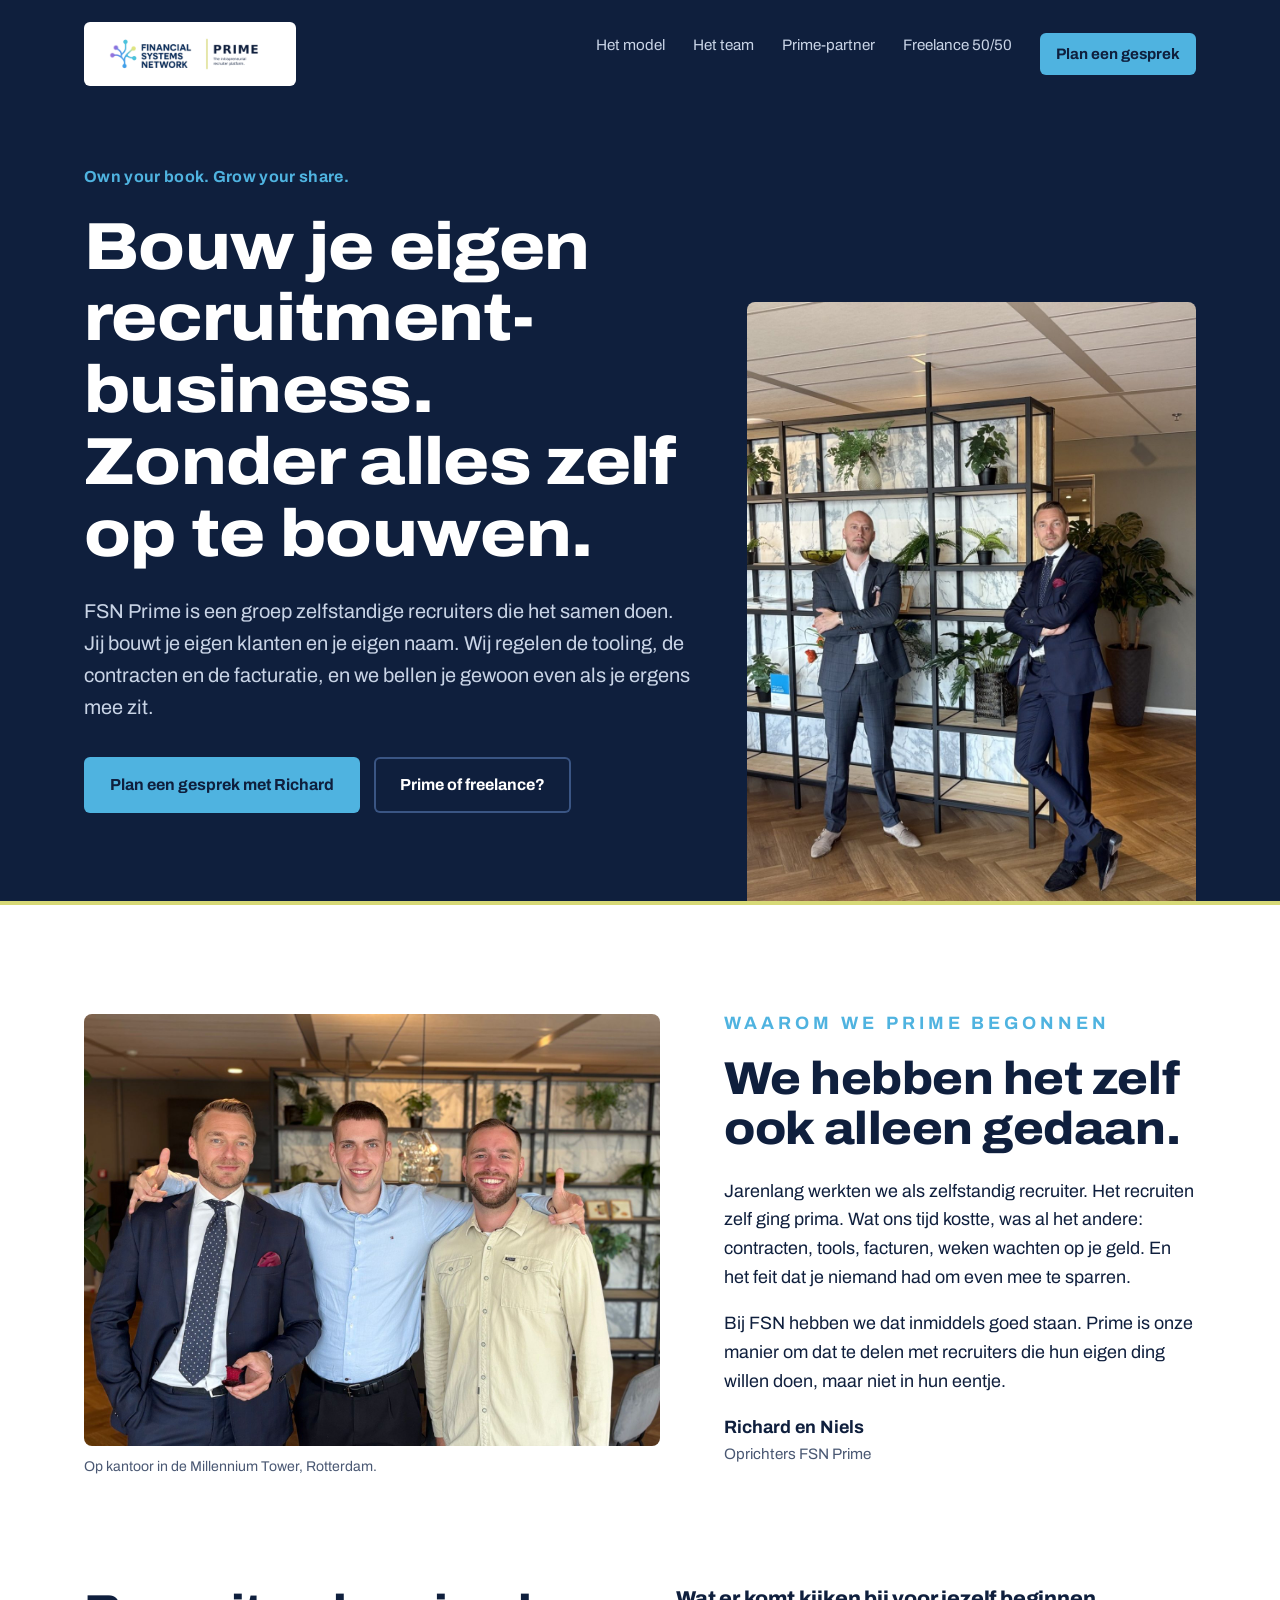
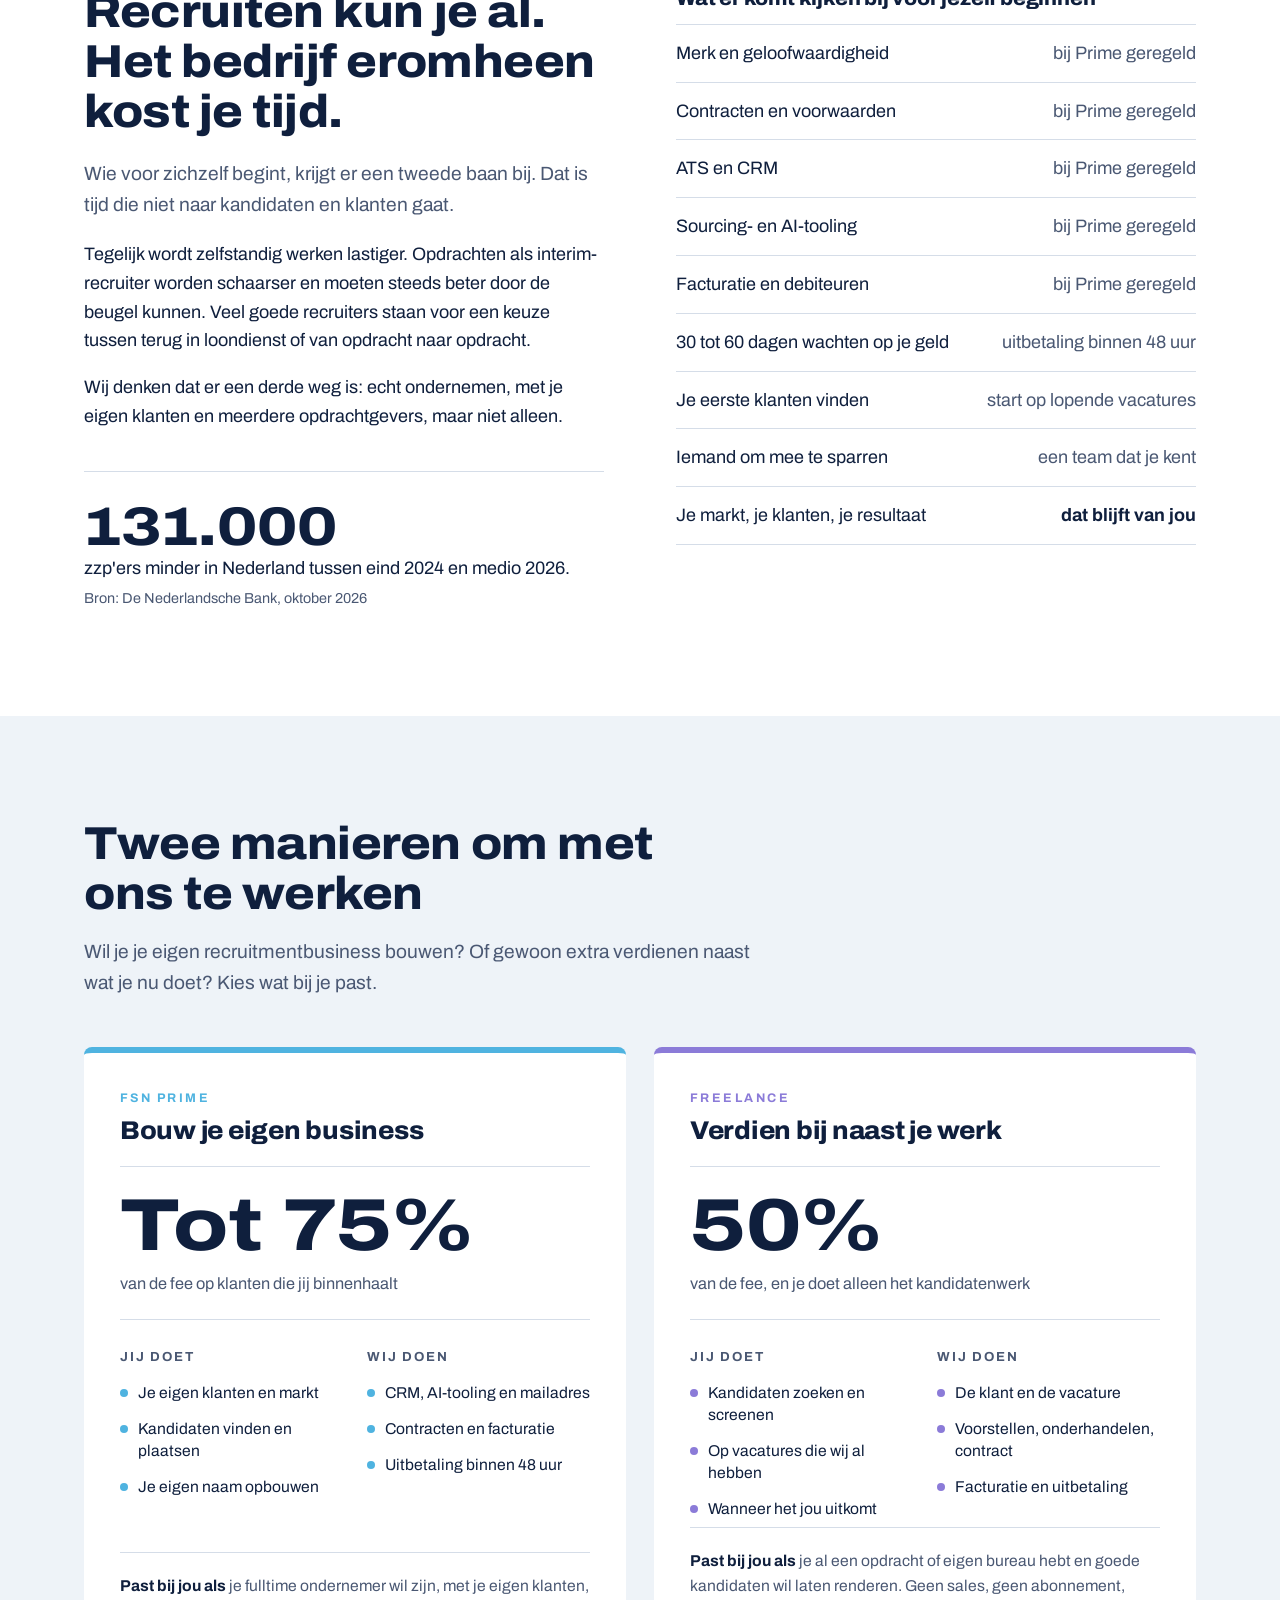
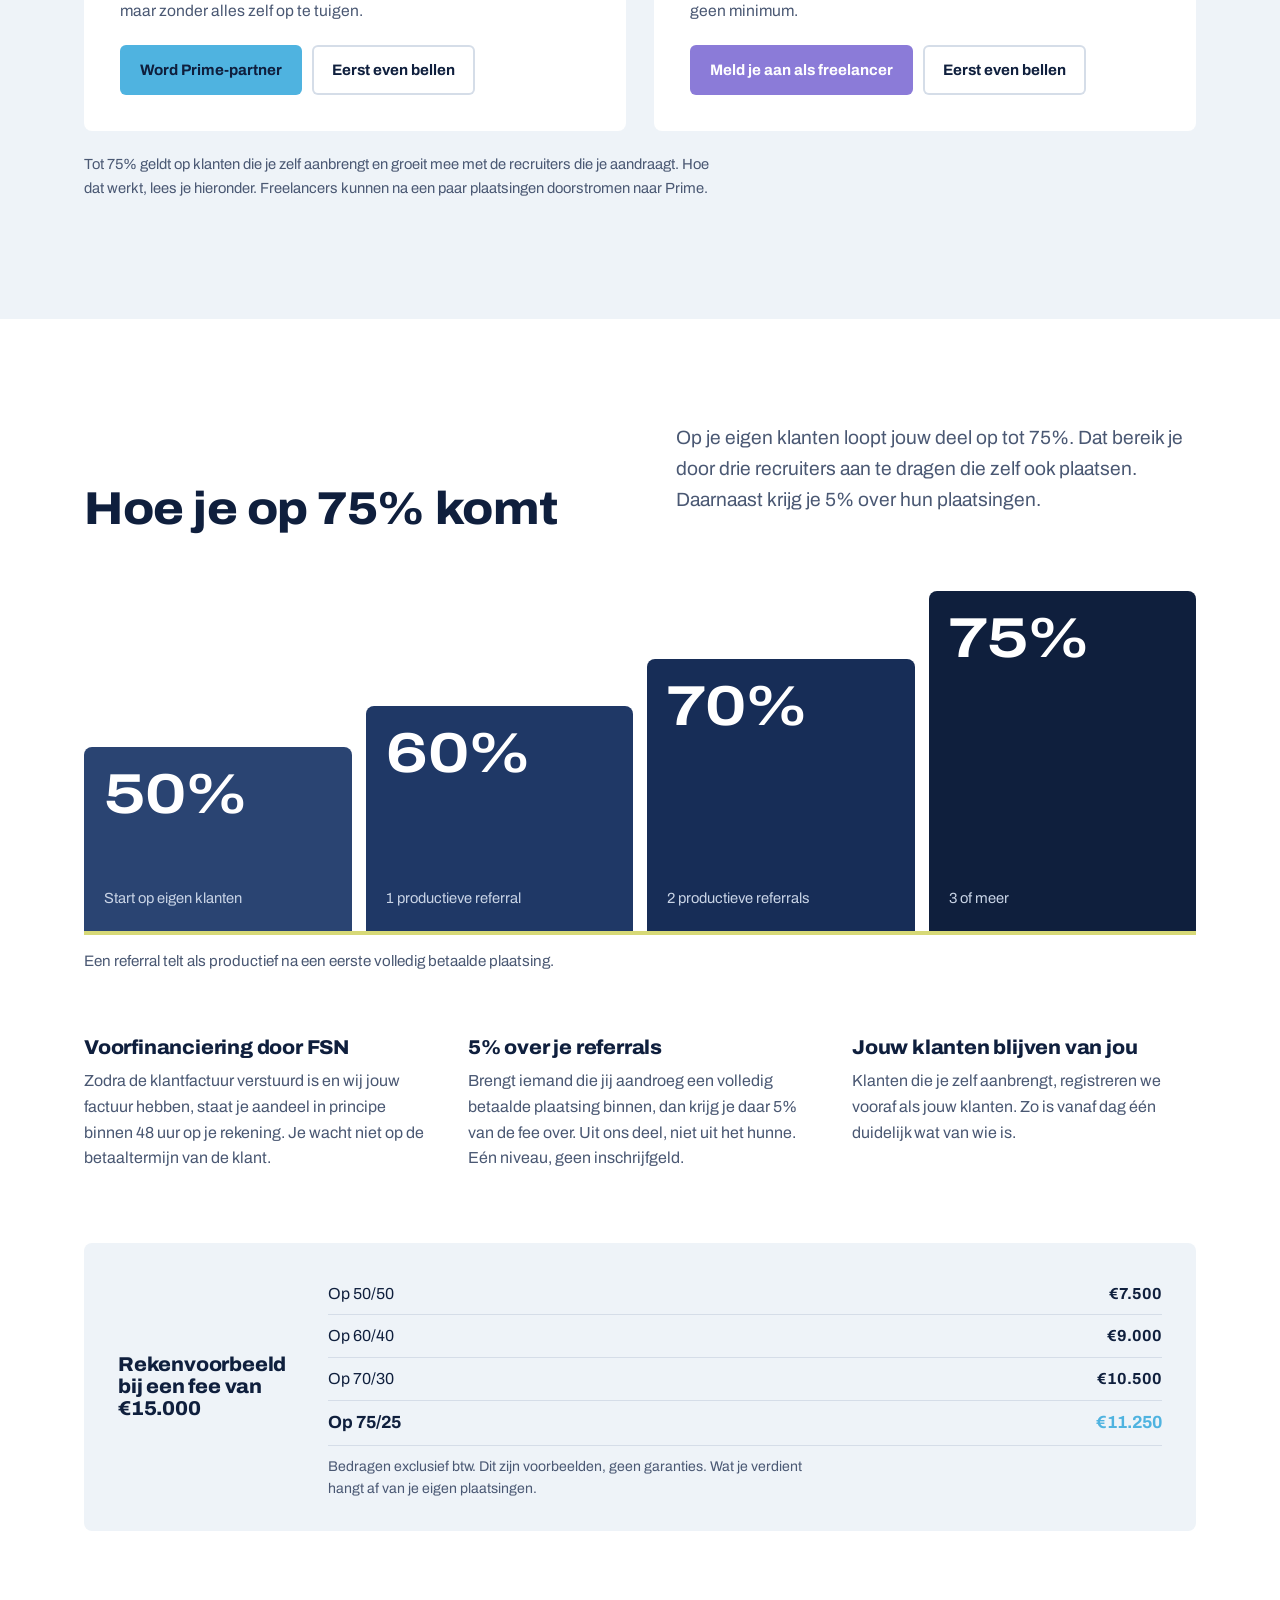
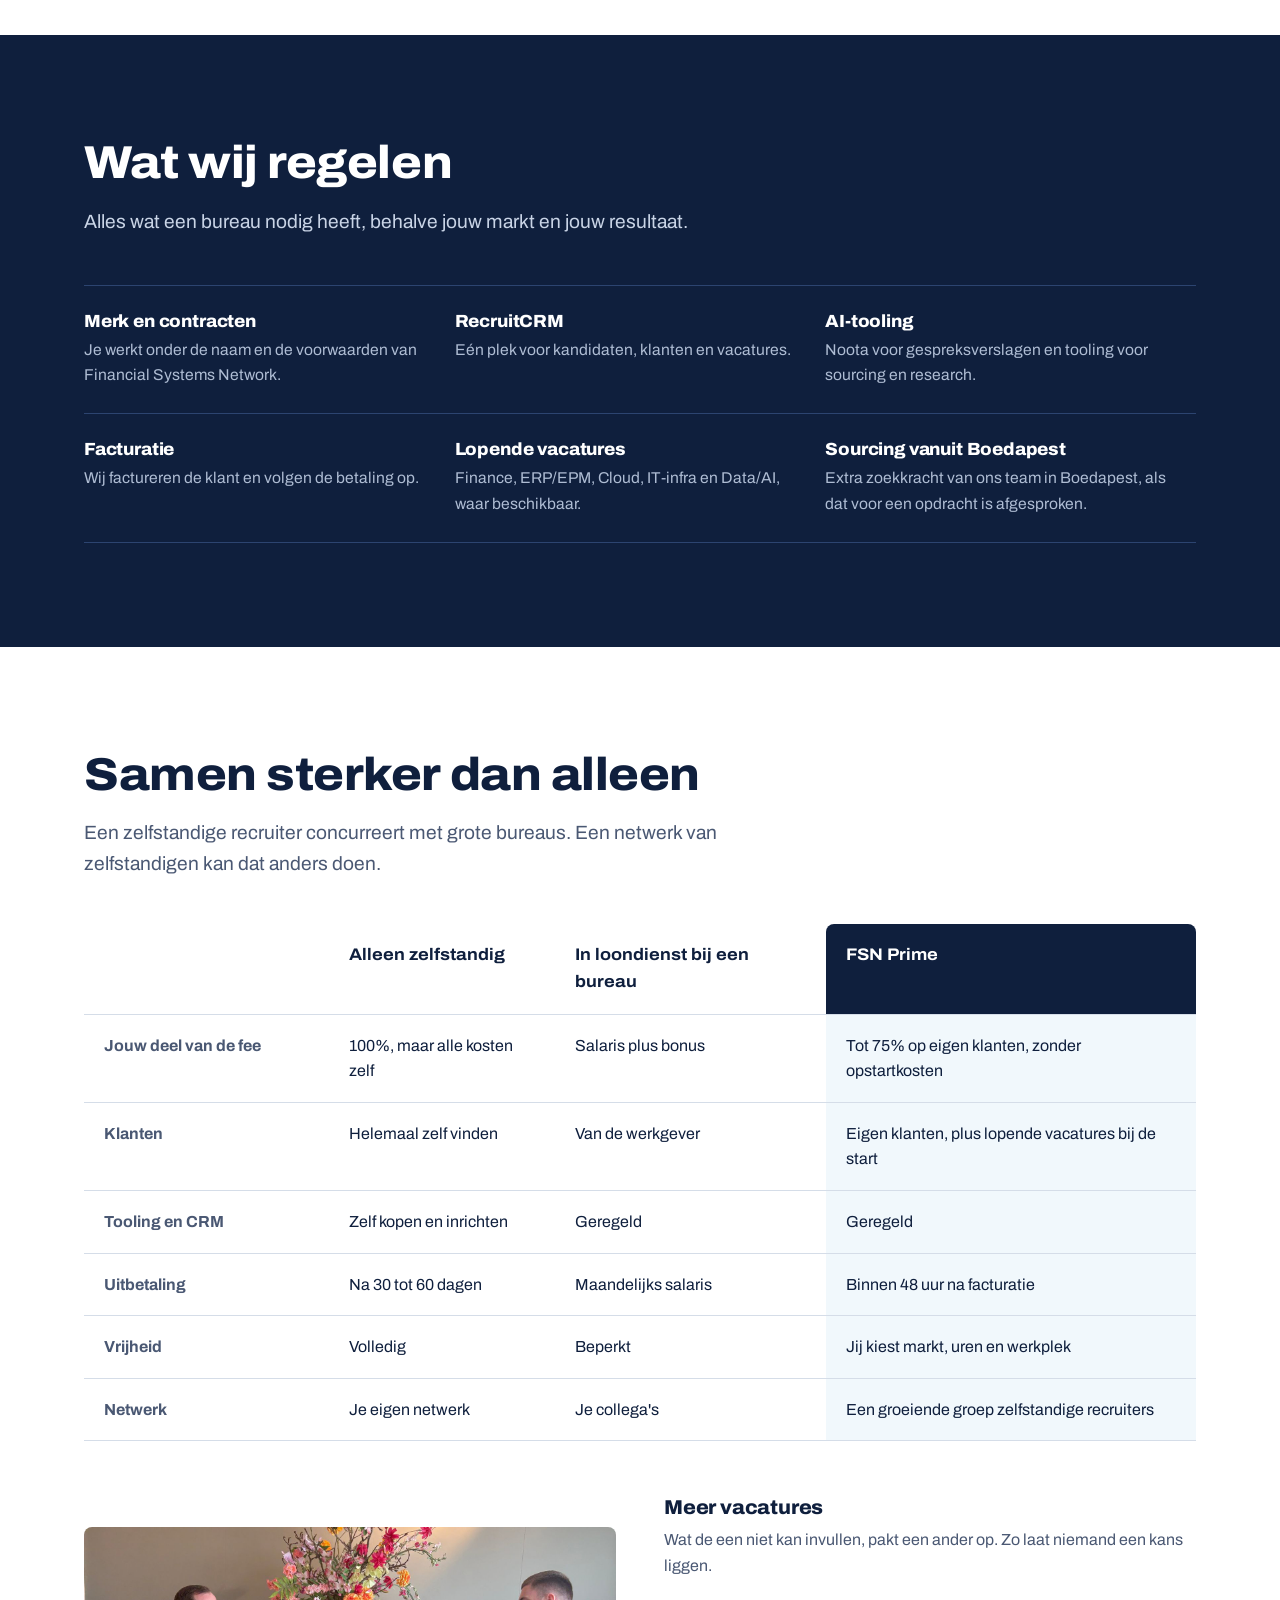
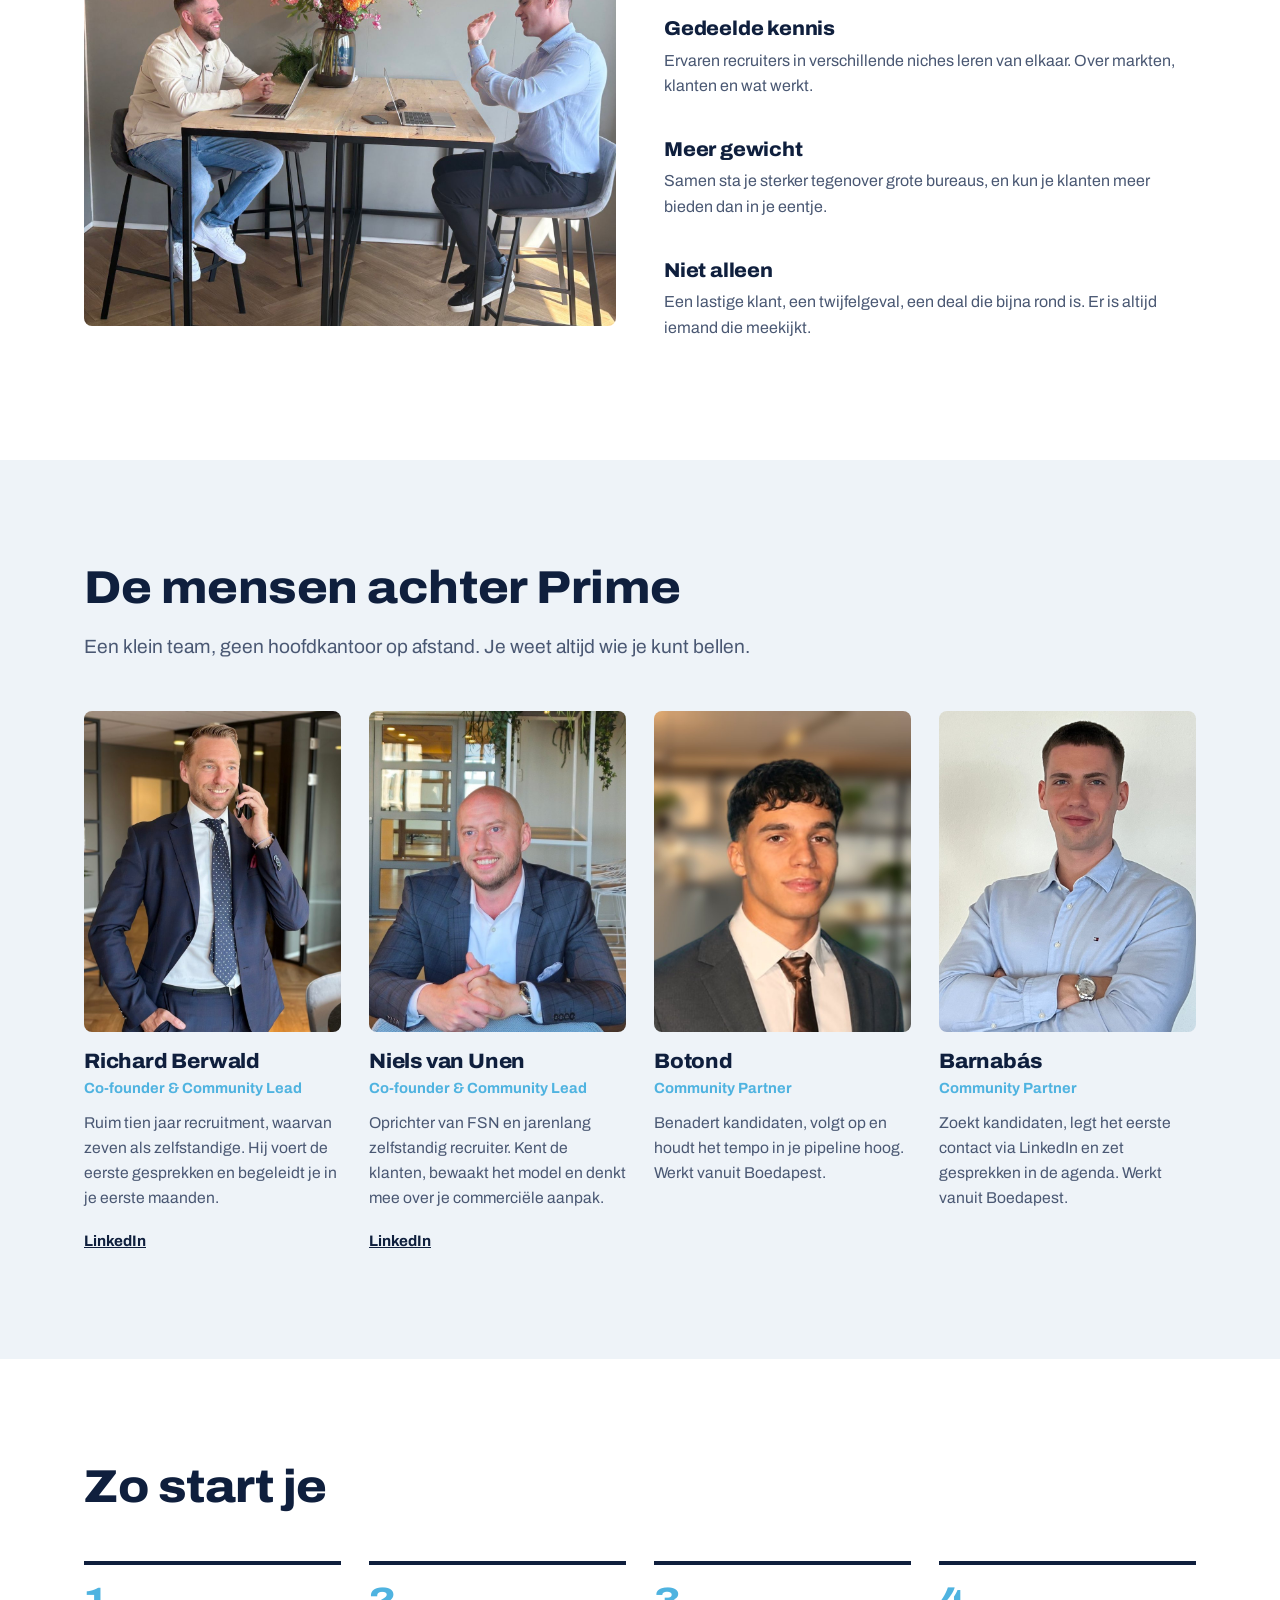
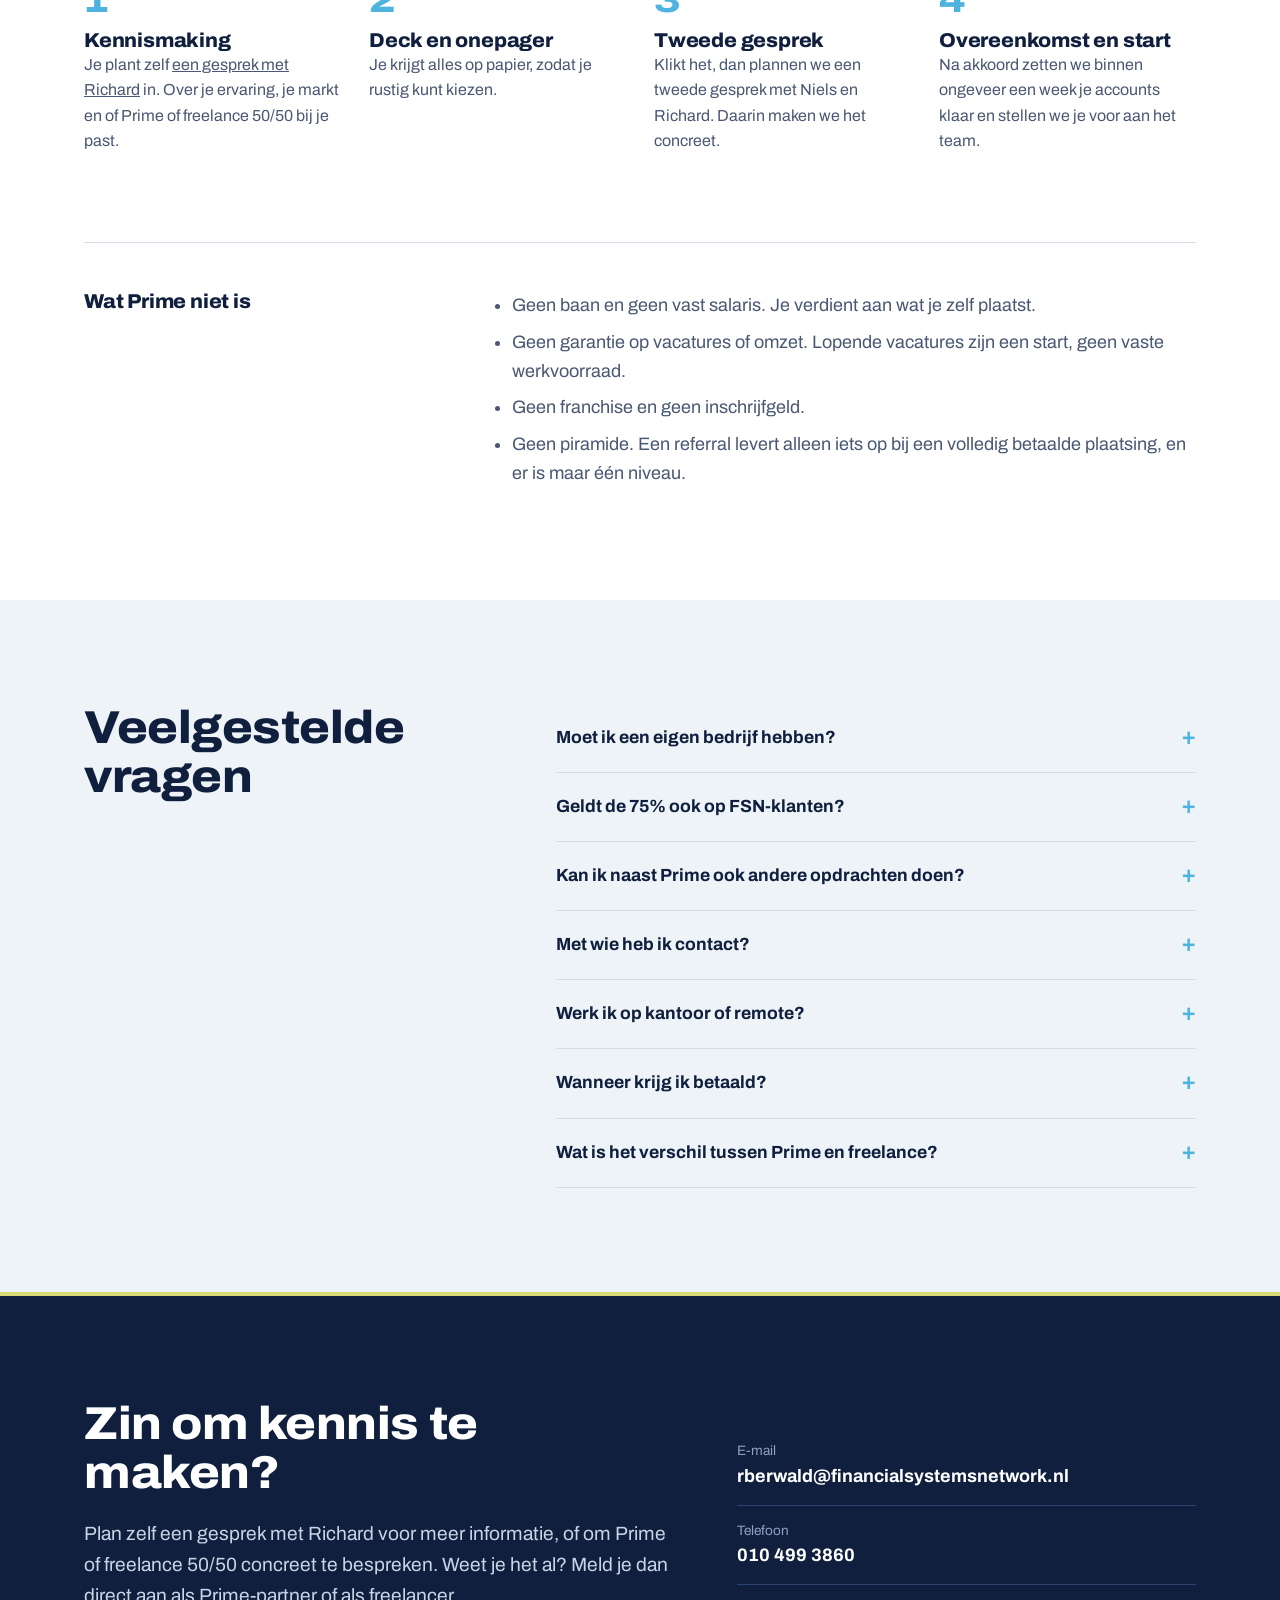
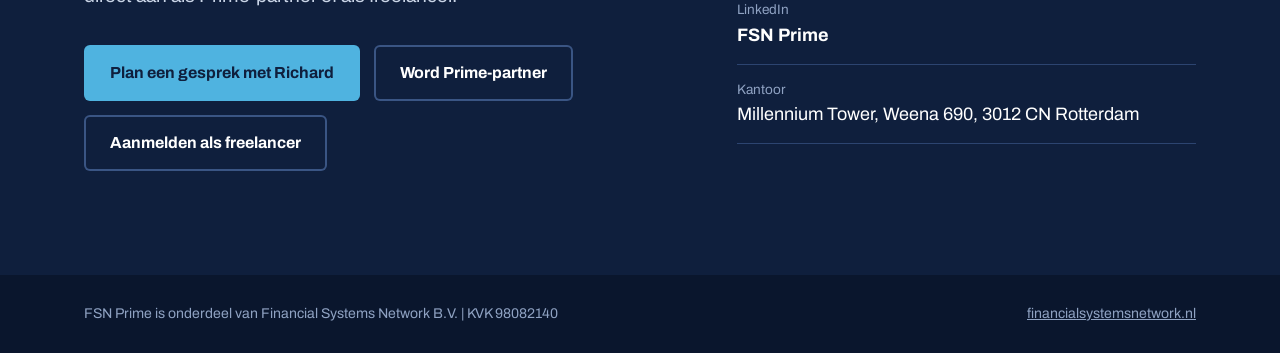
==== commit bb8e123a: "Prime-partner en Freelance 50/50 als aparte pagina's, gedeelde stylesheet Co-Authored-By: Claude Opu" ====
--- a/index.html
+++ b/index.html
@@ -8,254 +8,23 @@
 <meta property="og:title" content="FSN Prime | Own your book. Grow your share.">
 <meta property="og:description" content="Bouw je eigen recruitmentbusiness, zonder alles zelf op te bouwen.">
 <meta property="og:image" content="assets/team.jpg">
-<link rel="icon" href="assets/favicon.png">
+<link rel="icon" href="/assets/favicon.png">
 <link rel="preconnect" href="https://fonts.googleapis.com">
 <link rel="preconnect" href="https://fonts.gstatic.com" crossorigin>
 <link href="https://fonts.googleapis.com/css2?family=Archivo:wdth,wght@62..125,400..800&display=swap" rel="stylesheet">
-<style>
-:root{
-  --navy:#0F1F3D; --navy-2:#162B52; --sky:#4FB3E0; --violet:#8B7BD8; --green:#7FAD57; --gold:#D1A637;
-  --line:#D7D977; --ink:#0F1F3D; --muted:#4A5873; --mist:#EEF3F8; --paper:#FFFFFF; --rule:#D5DDE8;
-  --wrap:1160px;
-}
-*{box-sizing:border-box}
-html{scroll-behavior:smooth}
-@media (prefers-reduced-motion:reduce){html{scroll-behavior:auto}}
-body{margin:0;font-family:"Archivo",system-ui,sans-serif;font-variation-settings:"wdth" 100;color:var(--ink);background:var(--paper);font-size:18px;line-height:1.6;-webkit-font-smoothing:antialiased}
-img{max-width:100%;display:block}
-a{color:inherit}
-a:focus-visible,button:focus-visible{outline:3px solid var(--sky);outline-offset:3px;border-radius:4px}
-.wrap{max-width:var(--wrap);margin:0 auto;padding:0 24px}
-h1,h2,h3{font-weight:800;line-height:1.08;letter-spacing:-.01em;margin:0}
-h1{font-size:clamp(2.3rem,5.2vw,4.3rem);font-variation-settings:"wdth" 112}
-h2{font-size:clamp(1.9rem,3.6vw,2.9rem);font-variation-settings:"wdth" 108;max-width:20ch}
-h3{font-size:1.25rem;font-variation-settings:"wdth" 104}
-p{margin:0 0 1em;max-width:62ch}
-.lead{font-size:1.2rem;color:var(--muted)}
-section{padding:104px 0}
-.prime-label{font-size:.78rem;letter-spacing:.22em;text-transform:uppercase;font-weight:700;color:var(--sky);margin:0 0 18px}
-
-/* header + hero */
-.hero{background:var(--navy);color:#fff;position:relative;border-bottom:4px solid var(--line)}
-.topbar{display:flex;justify-content:space-between;align-items:center;padding:22px 0}
-.lockup{background:#fff;padding:10px 16px;border-radius:6px;display:inline-block}
-.lockup img{height:44px;width:auto}
-.topbar nav{display:flex;gap:28px;font-size:.95rem}
-.topbar nav a{text-decoration:none;color:#C9D4E6}
-.topbar nav a:hover{color:#fff}
-.btn{display:inline-block;background:var(--sky);color:var(--navy);font-weight:700;text-decoration:none;padding:15px 26px;border-radius:6px;font-size:1rem}
-.btn:hover{background:#6CC2E8}
-.btn.ghost{background:transparent;color:#fff;box-shadow:inset 0 0 0 2px #3A5584}
-.btn.ghost:hover{box-shadow:inset 0 0 0 2px var(--sky)}
-.btn.violet{background:var(--violet);color:#fff}
-.btn.violet:hover{background:#9C8EE0}
-.btn.line{background:transparent;color:var(--navy);box-shadow:inset 0 0 0 2px var(--rule)}
-.btn.line:hover{box-shadow:inset 0 0 0 2px var(--navy)}
-.way-ctas{display:flex;gap:10px;flex-wrap:wrap;margin-top:22px}
-.way-ctas .btn{padding:13px 20px;font-size:.95rem}
-.nav-cta{background:var(--sky);color:var(--navy)!important;padding:9px 16px;border-radius:6px;font-weight:700}
-.hero-grid{display:grid;grid-template-columns:1.15fr .85fr;gap:56px;align-items:end;padding:56px 0 0}
-.hero-copy{padding-bottom:88px}
-.hero-copy .lead{color:#C9D4E6;margin-top:24px;font-size:1.25rem}
-.hero-ctas{display:flex;gap:14px;flex-wrap:wrap;margin-top:34px}
-.hero-photo{align-self:stretch;display:flex;align-items:flex-end}
-.hero-photo img{width:100%;height:auto;max-height:600px;object-fit:cover;object-position:center 30%;border-radius:8px 8px 0 0}
-.campaign{font-size:1rem;color:var(--sky);font-weight:700;letter-spacing:.02em;margin-bottom:22px}
-
-/* problem */
-.problem-grid{display:grid;grid-template-columns:1fr 1fr;gap:72px;align-items:start}
-.burden{list-style:none;padding:0;margin:8px 0 0;border-top:1px solid var(--rule)}
-.burden li{display:flex;justify-content:space-between;gap:16px;padding:14px 0;border-bottom:1px solid var(--rule)}
-.burden span:last-child{color:var(--muted);text-align:right}
-.stat{margin-top:40px;padding:28px 0 0;border-top:1px solid var(--rule)}
-.stat strong{display:block;font-size:3.4rem;line-height:1;font-variation-settings:"wdth" 118;font-weight:800}
-.stat small{color:var(--muted);font-size:.9rem}
-
-/* two ways */
-.ways{background:var(--mist)}
-.ways-grid{display:grid;grid-template-columns:1fr 1fr;gap:28px;margin-top:48px}
-.way{background:#fff;border-radius:8px;padding:36px;border-top:6px solid var(--sky);display:flex;flex-direction:column}
-.way.free{border-top-color:var(--violet)}
-.way-tag{font-size:.78rem;letter-spacing:.2em;text-transform:uppercase;font-weight:700;color:var(--sky);margin:0 0 8px}
-.way.free .way-tag{color:var(--violet)}
-.way h3{font-size:1.6rem}
-.big{margin:22px 0 26px;padding:22px 0;border-top:1px solid var(--rule);border-bottom:1px solid var(--rule)}
-.big b{display:block;font-size:clamp(3rem,6vw,4.6rem);line-height:1;font-weight:800;font-variation-settings:"wdth" 120;color:var(--navy)}
-.big span{display:block;margin-top:8px;color:var(--muted);font-size:1.02rem}
-.split{display:grid;grid-template-columns:1fr 1fr;gap:24px}
-.split h4{margin:0 0 8px;font-size:.82rem;letter-spacing:.14em;text-transform:uppercase;color:var(--muted)}
-.split ul{padding:0;margin:0;list-style:none}
-.split li{padding:7px 0 7px 18px;position:relative;font-size:.98rem;line-height:1.4}
-.split li::before{content:"";position:absolute;left:0;top:14px;width:8px;height:8px;border-radius:50%;background:var(--sky)}
-.way.free .split li::before{background:var(--violet)}
-.fit{margin:26px 0 0;padding-top:20px;border-top:1px solid var(--rule);font-size:.98rem;color:var(--muted);margin-top:auto}
-.fit strong{color:var(--ink)}
-.ways-note{margin-top:22px;font-size:.92rem;color:var(--muted);max-width:80ch}
-
-/* model */
-.model-head{display:grid;grid-template-columns:1fr 1fr;gap:72px;align-items:end}
-.ladder{margin-top:56px;display:grid;grid-template-columns:repeat(4,minmax(0,1fr));gap:14px;align-items:end;height:340px}
-.step{background:var(--navy);color:#fff;border-radius:8px 8px 0 0;padding:20px;display:flex;flex-direction:column;justify-content:space-between}
-.step:nth-child(1){height:54%;background:#2A4472}
-.step:nth-child(2){height:66%;background:#1F3866}
-.step:nth-child(3){height:80%;background:#172D57}
-.step:nth-child(4){height:100%}
-.step b{font-size:clamp(2rem,4.4vw,3.6rem);line-height:1;font-variation-settings:"wdth" 120}
-.step span{font-size:.92rem;color:#C9D4E6}
-.ladder-base{border-top:4px solid var(--line);padding-top:14px;color:var(--muted);font-size:.95rem}
-.facts{display:grid;grid-template-columns:repeat(3,1fr);gap:40px;margin-top:64px}
-.facts h3{margin-bottom:10px}
-.facts p{color:var(--muted);font-size:1rem}
-.example{margin-top:56px;background:var(--mist);border-radius:8px;padding:30px 34px;display:grid;grid-template-columns:auto 1fr;gap:28px;align-items:center}
-.example table{border-collapse:collapse;width:100%;font-size:1rem}
-.example td{padding:8px 0;border-bottom:1px solid var(--rule)}
-.example td:last-child{text-align:right;font-weight:700}
-.example .note{font-size:.88rem;color:var(--muted);margin:10px 0 0}
-
-/* infrastructure */
-.infra{background:var(--navy);color:#fff}
-.infra .lead{color:#C9D4E6}
-.infra-grid{display:grid;grid-template-columns:repeat(3,1fr);gap:0;margin-top:48px;border-top:1px solid #2C4470}
-.infra-grid div{padding:26px 26px 26px 0;border-bottom:1px solid #2C4470}
-.infra-grid h3{font-size:1.1rem;margin-bottom:6px}
-.infra-grid p{color:#AEBCD3;font-size:.98rem;margin:0}
-
-/* compare */
-.compare-wrap{overflow-x:auto;margin-top:44px}
-table.compare{border-collapse:collapse;width:100%;min-width:720px;font-size:1rem}
-.compare th,.compare td{text-align:left;padding:18px 20px;border-bottom:1px solid var(--rule);vertical-align:top}
-.compare thead th{font-size:1.05rem;font-variation-settings:"wdth" 108}
-.compare tbody th{font-weight:700;width:22%;color:var(--muted)}
-.compare .us{background:#F1F8FC}
-.compare thead .us{background:var(--navy);color:#fff;border-radius:8px 8px 0 0}
-.together{margin-top:56px;display:grid;grid-template-columns:repeat(3,1fr);gap:40px}
-.together h3{margin-bottom:8px}
-.together p{color:var(--muted);font-size:1rem}
-
-/* story */
-.story{padding-bottom:0}
-.story-grid{display:grid;grid-template-columns:1.1fr .9fr;gap:64px;align-items:center}
-.story-grid img{width:100%;height:auto;border-radius:8px}
-.story-grid figcaption{font-size:.88rem;color:var(--muted);margin-top:10px}
-.story-copy p{font-size:1.12rem}
-.sign{font-weight:700;margin-top:6px}
-.sign span{display:block;font-weight:400;color:var(--muted);font-size:.95rem}
-
-/* team */
-.leaders{background:var(--mist)}
-.team-grid{display:grid;grid-template-columns:repeat(4,minmax(0,1fr));gap:28px;margin-top:48px}
-.member img{width:100%;aspect-ratio:4/5;height:auto;object-fit:cover;object-position:center top;border-radius:8px;margin-bottom:18px}
-.member h3{font-size:1.3rem}
-.member .role{color:var(--sky);font-weight:700;margin:4px 0 10px;font-size:.92rem}
-.member p{font-size:.98rem;color:var(--muted)}
-.member a{font-weight:700;color:var(--navy);font-size:.95rem}
-.member .quote{color:var(--ink);font-style:italic;border-left:3px solid var(--line);padding-left:12px}
-.team-sub{margin:64px 0 0;padding-top:18px;border-top:1px solid var(--rule);font-size:.8rem;letter-spacing:.18em;text-transform:uppercase;font-weight:700;color:var(--muted)}
-
-/* samen photo */
-.samen-photo{margin-top:56px;display:grid;grid-template-columns:1fr 1fr;gap:48px;align-items:center}
-.samen-photo img{width:100%;height:auto;border-radius:8px}
-.samen-photo .together{margin-top:0;grid-template-columns:1fr;gap:24px}
-
-/* steps */
-.start-steps{list-style:none;padding:0;margin:48px 0 0;display:grid;grid-template-columns:repeat(4,1fr);gap:28px;counter-reset:s}
-.start-steps li{counter-increment:s;border-top:4px solid var(--navy);padding-top:18px}
-.start-steps li::before{content:counter(s);display:block;font-weight:800;font-size:2.2rem;font-variation-settings:"wdth" 120;color:var(--sky);line-height:1;margin-bottom:12px}
-.start-steps p{font-size:1rem;color:var(--muted)}
-.not{margin-top:72px;display:grid;grid-template-columns:1fr 2fr;gap:56px;border-top:1px solid var(--rule);padding-top:48px}
-.not ul{margin:0;padding-left:20px;color:var(--muted)}
-.not li{margin-bottom:8px}
-
-/* faq */
-.faq details{border-bottom:1px solid var(--rule);padding:20px 0}
-.faq summary{cursor:pointer;font-weight:700;font-size:1.1rem;list-style:none;display:flex;justify-content:space-between;gap:20px}
-.faq summary::-webkit-details-marker{display:none}
-.faq summary::after{content:"+";color:var(--sky);font-size:1.5rem;line-height:1}
-.faq details[open] summary::after{content:"−"}
-.faq details p{margin:14px 0 0;color:var(--muted)}
-.faq-grid{display:grid;grid-template-columns:1fr 1.6fr;gap:72px}
-
-/* cta */
-.cta{background:var(--navy);color:#fff;border-top:4px solid var(--line)}
-.cta-grid{display:grid;grid-template-columns:1.3fr 1fr;gap:56px;align-items:center}
-.cta .lead{color:#C9D4E6}
-.contact-list{list-style:none;padding:0;margin:0}
-.contact-list li{padding:14px 0;border-bottom:1px solid #2C4470}
-.contact-list span{display:block;font-size:.85rem;color:#8FA2C2}
-.contact-list a{text-decoration:none;font-weight:700;overflow-wrap:anywhere}
-.contact-list a:hover{color:var(--sky)}
-footer{background:#0A162D;color:#8FA2C2;font-size:.88rem;padding:28px 0}
-footer .wrap{display:flex;justify-content:space-between;gap:20px;flex-wrap:wrap}
-footer img{height:28px}
-
-/* aanmelden */
-.join{background:#fff;border-top:1px solid var(--rule)}
-.join-grid{display:grid;grid-template-columns:1.15fr .85fr;gap:64px;align-items:start;margin-top:40px}
-.tabs{display:inline-flex;background:var(--mist);border-radius:8px;padding:4px;gap:4px;margin-bottom:28px}
-.tabs button{font:inherit;font-weight:700;font-size:.95rem;border:0;background:transparent;color:var(--muted);padding:10px 18px;border-radius:6px;cursor:pointer}
-.tabs button[aria-selected="true"]{background:#fff;color:var(--navy);box-shadow:0 1px 3px rgba(15,31,61,.12)}
-.jd h3{font-size:1.15rem;margin:28px 0 10px}
-.jd p,.jd li{color:var(--muted);font-size:1rem}
-.jd ul{padding-left:20px;margin:0}
-.jd li{margin-bottom:6px}
-.jd .intro{font-size:1.15rem;color:var(--ink);font-weight:700}
-.form-card{background:var(--navy);color:#fff;border-radius:10px;padding:32px;position:sticky;top:24px;border-top:4px solid var(--line)}
-.form-card h3{font-size:1.4rem;margin-bottom:6px}
-.form-card .sub{color:#C9D4E6;font-size:.95rem;margin-bottom:20px}
-.form-card label{display:block;font-size:.85rem;color:#C9D4E6;margin:12px 0 5px;font-weight:600}
-.form-card input,.form-card textarea,.form-card select{width:100%;font:inherit;font-size:.98rem;padding:11px 12px;border-radius:6px;border:1px solid #2C4470;background:#162B52;color:#fff}
-.form-card input:focus,.form-card textarea:focus{outline:2px solid var(--sky);border-color:var(--sky)}
-.form-card .row{display:grid;grid-template-columns:1fr 1fr;gap:12px}
-.form-card .consent{display:flex;gap:10px;align-items:flex-start;font-size:.82rem;color:#AEBCD3;margin-top:16px;font-weight:400}
-.form-card .consent input{width:auto;margin-top:3px}
-.form-card button[type=submit]{margin-top:20px;width:100%;border:0;cursor:pointer;font:inherit;font-weight:700}
-.form-card .hp{position:absolute;left:-9999px}
-.form-msg{margin-top:14px;font-size:.95rem}
-.form-msg.ok{color:var(--line)}
-.form-msg.err{color:#F3A6A6}
-.form-msg a{color:#fff}
-.only-free{display:none}
-.join[data-route="freelance"] .only-free{display:block}
-.join[data-route="freelance"] .only-prime{display:none}
-
-@media (max-width:900px){
-  section{padding:72px 0}
-  .topbar nav{display:none}
-  .hero-grid,.problem-grid,.model-head,.ways-grid,.story-grid,.samen-photo,.cta-grid,.faq-grid,.not,.join-grid{grid-template-columns:1fr;gap:36px}
-  .hero-copy{padding-bottom:0}
-  .hero-photo img{max-height:380px}
-  .facts,.together,.infra-grid{grid-template-columns:1fr;gap:24px}
-  .start-steps{grid-template-columns:1fr 1fr}
-  .team-grid{grid-template-columns:1fr 1fr;gap:28px 20px}
-  .ladder{height:260px;gap:8px}
-  .step{padding:12px}
-  .example{grid-template-columns:1fr}
-}
-@media (max-width:560px){
-  body{font-size:17px}
-  .lockup img{height:34px}
-  .start-steps{grid-template-columns:1fr}
-  .split{grid-template-columns:1fr;gap:14px}
-  .form-card{padding:24px 18px;position:static}
-  .form-card .row{grid-template-columns:1fr;gap:0}
-  .way{padding:28px 22px}
-  .step span{font-size:.72rem;line-height:1.3}
-  .step b{font-size:1.6rem}
-  .step{padding:10px 8px}
-}
-</style>
+<link rel="stylesheet" href="/assets/style.css">
 </head>
 <body>
 
 <header class="hero">
   <div class="wrap">
     <div class="topbar">
-      <a class="lockup" href="#top" aria-label="FSN Prime, naar boven"><img src="assets/fsn-prime-lockup.png" alt="Financial Systems Network | PRIME"></a>
+      <a class="lockup" href="#top" aria-label="FSN Prime, naar boven"><img src="/assets/fsn-prime-lockup.png" alt="Financial Systems Network | PRIME"></a>
       <nav aria-label="Hoofdmenu">
-        <a href="#model">Het model</a>
-        <a href="#samen">Samen sterker</a>
-        <a href="#leaders">Het team</a>
-        <a href="#aanmelden">Partner worden</a>
+        <a href="/#model">Het model</a>
+        <a href="/#leaders">Het team</a>
+        <a href="/prime-partner">Prime-partner</a>
+        <a href="/freelance">Freelance 50/50</a>
         <a class="nav-cta" href="https://scheduler.recruitcrm.io/scheduler?config_id=fa96d1b8-2f5f-4f34-b53d-71d1555472fd" target="_blank" rel="noopener">Plan een gesprek</a>
       </nav>
     </div>
@@ -270,7 +39,7 @@
         </div>
       </div>
       <div class="hero-photo">
-        <img src="assets/team.jpg" alt="Niels van Unen en Richard Berwald, oprichters van FSN Prime, op kantoor in Rotterdam" width="1050" height="1400">
+        <img src="/assets/team.jpg" alt="Niels van Unen en Richard Berwald, oprichters van FSN Prime, op kantoor in Rotterdam" width="1050" height="1400">
       </div>
     </div>
   </div>
@@ -281,7 +50,7 @@
 <section class="story" aria-labelledby="h-story">
   <div class="wrap story-grid">
     <figure style="margin:0">
-      <img src="assets/team-office.jpg" alt="Het FSN-team samen op kantoor in Rotterdam" width="1600" height="1200">
+      <img src="/assets/team-office.jpg" alt="Het FSN-team samen op kantoor in Rotterdam" width="1600" height="1200">
       <figcaption>Op kantoor in de Millennium Tower, Rotterdam.</figcaption>
     </figure>
     <div class="story-copy">
@@ -338,7 +107,7 @@
           <div><h4>Wij doen</h4><ul><li>CRM, AI-tooling en mailadres</li><li>Contracten en facturatie</li><li>Uitbetaling binnen 48 uur</li></ul></div>
         </div>
         <p class="fit"><strong>Past bij jou als</strong> je fulltime ondernemer wil zijn, met je eigen klanten, maar zonder alles zelf op te tuigen.</p>
-        <div class="way-ctas"><a class="btn" href="#aanmelden" data-route="prime">Word Prime-partner</a><a class="btn line" href="https://scheduler.recruitcrm.io/scheduler?config_id=fa96d1b8-2f5f-4f34-b53d-71d1555472fd" target="_blank" rel="noopener">Eerst even bellen</a></div>
+        <div class="way-ctas"><a class="btn" href="/prime-partner">Word Prime-partner</a><a class="btn line" href="https://scheduler.recruitcrm.io/scheduler?config_id=fa96d1b8-2f5f-4f34-b53d-71d1555472fd" target="_blank" rel="noopener">Eerst even bellen</a></div>
       </article>
       <article class="way free">
         <p class="way-tag">Freelance</p>
@@ -349,7 +118,7 @@
           <div><h4>Wij doen</h4><ul><li>De klant en de vacature</li><li>Voorstellen, onderhandelen, contract</li><li>Facturatie en uitbetaling</li></ul></div>
         </div>
         <p class="fit"><strong>Past bij jou als</strong> je al een opdracht of eigen bureau hebt en goede kandidaten wil laten renderen. Geen sales, geen abonnement, geen minimum.</p>
-        <div class="way-ctas"><a class="btn violet" href="#aanmelden" data-route="freelance">Meld je aan als freelancer</a><a class="btn line" href="https://scheduler.recruitcrm.io/scheduler?config_id=fa96d1b8-2f5f-4f34-b53d-71d1555472fd" target="_blank" rel="noopener">Eerst even bellen</a></div>
+        <div class="way-ctas"><a class="btn violet" href="/freelance">Meld je aan als freelancer</a><a class="btn line" href="https://scheduler.recruitcrm.io/scheduler?config_id=fa96d1b8-2f5f-4f34-b53d-71d1555472fd" target="_blank" rel="noopener">Eerst even bellen</a></div>
       </article>
     </div>
     <p class="ways-note">Tot 75% geldt op klanten die je zelf aanbrengt en groeit mee met de recruiters die je aandraagt. Hoe dat werkt, lees je hieronder. Freelancers kunnen na een paar plaatsingen doorstromen naar Prime.</p>
@@ -435,7 +204,7 @@
       </table>
     </div>
     <div class="samen-photo">
-    <img src="assets/samen-werken.jpg" alt="Twee collega's aan het werk op kantoor" width="1600" height="1200">
+    <img src="/assets/samen-werken.jpg" alt="Twee collega's aan het werk op kantoor" width="1600" height="1200">
     <div class="together">
       <div><h3>Meer vacatures</h3><p>Wat de een niet kan invullen, pakt een ander op. Zo laat niemand een kans liggen.</p></div>
       <div><h3>Gedeelde kennis</h3><p>Ervaren recruiters in verschillende niches leren van elkaar. Over markten, klanten en wat werkt.</p></div>
@@ -452,27 +221,27 @@
     <p class="lead" style="margin-top:18px">Een klein team, geen hoofdkantoor op afstand. Je weet altijd wie je kunt bellen.</p>
     <div class="team-grid">
       <article class="member">
-        <img src="assets/richard.jpg" alt="Richard Berwald" width="800" height="1000">
+        <img src="/assets/richard.jpg" alt="Richard Berwald" width="800" height="1000">
         <h3>Richard Berwald</h3>
         <p class="role">Co-founder &amp; Community Lead</p>
         <p>Ruim tien jaar recruitment, waarvan zeven als zelfstandige. Hij voert de eerste gesprekken en begeleidt je in je eerste maanden.</p>
         <a href="https://www.linkedin.com/in/richardberwald/" target="_blank" rel="noopener">LinkedIn</a>
       </article>
       <article class="member">
-        <img src="assets/niels.jpg" alt="Niels van Unen" width="800" height="1000">
+        <img src="/assets/niels.jpg" alt="Niels van Unen" width="800" height="1000">
         <h3>Niels van Unen</h3>
         <p class="role">Co-founder &amp; Community Lead</p>
         <p>Oprichter van FSN en jarenlang zelfstandig recruiter. Kent de klanten, bewaakt het model en denkt mee over je commerciële aanpak.</p>
         <a href="https://www.linkedin.com/company/fsn-prime/" target="_blank" rel="noopener">LinkedIn</a>
       </article>
       <article class="member">
-        <img src="assets/bobo.jpg" alt="Botond" width="800" height="1000">
+        <img src="/assets/bobo.jpg" alt="Botond" width="800" height="1000">
         <h3>Botond</h3>
         <p class="role">Community Partner</p>
         <p>Benadert kandidaten, volgt op en houdt het tempo in je pipeline hoog. Werkt vanuit Boedapest.</p>
       </article>
       <article class="member">
-        <img src="assets/barnie.jpg" alt="Barnabás" width="800" height="1000">
+        <img src="/assets/barnie.jpg" alt="Barnabás" width="800" height="1000">
         <h3>Barnabás</h3>
         <p class="role">Community Partner</p>
         <p>Zoekt kandidaten, legt het eerste contact via LinkedIn en zet gesprekken in de agenda. Werkt vanuit Boedapest.</p>
@@ -499,101 +268,6 @@
         <li>Geen franchise en geen inschrijfgeld.</li>
         <li>Geen piramide. Een referral levert alleen iets op bij een volledig betaalde plaatsing, en er is maar één niveau.</li>
       </ul>
-    </div>
-  </div>
-</section>
-
-<section class="join" id="aanmelden" data-route="prime" aria-labelledby="h-join">
-  <div class="wrap">
-    <h2 id="h-join">Partner worden</h2>
-    <p class="lead" style="margin-top:18px">Geen sollicitatie, geen motivatiebrief. We kijken samen of het klikt.</p>
-    <div class="join-grid">
-      <div>
-        <div class="tabs" role="tablist" aria-label="Kies je route">
-          <button type="button" role="tab" data-route="prime" aria-selected="true">FSN Prime</button>
-          <button type="button" role="tab" data-route="freelance" aria-selected="false">Freelance 50/50</button>
-        </div>
-        <article class="jd only-prime">
-          <p class="prime-label" style="margin-bottom:8px">Recruitment Partner (zelfstandig) · FSN Prime</p>
-          <p class="intro">Bouw je eigen recruitmentbusiness. Zonder alles zelf op te bouwen.</p>
-          <p>Je kunt recruiten. Klanten binnenhalen, kandidaten vinden, deals sluiten. Alleen gaat het grootste deel van de fee naar het bureau. En voor jezelf beginnen betekent: merk, contracten, ATS, tooling, facturatie en financiering allemaal zelf regelen.</p>
-          <p>Bij FSN Prime staat dat er al. Jij bouwt je eigen markt en klanten. Wij leveren het platform.</p>
-          <h3>Wat je krijgt</h3>
-          <ul>
-            <li>Het merk en de contracten van Financial Systems Network</li>
-            <li>RecruitCRM, AI-sourcingtools en in overleg een LinkedIn Recruiter-seat</li>
-            <li>Facturatie en debiteurenbeheer</li>
-            <li>Voorfinanciering: je aandeel in principe binnen 24 tot 48 uur na correcte facturatie, niet pas als de klant betaalt</li>
-            <li>Sourcingsupport vanuit ons team in Boedapest</li>
-            <li>Praktische hulp bij het opzetten van je eenmanszaak, als je die nog niet hebt</li>
-          </ul>
-          <h3>Wat je verdient</h3>
-          <ul>
-            <li>Plaatsingen op FSN-klanten tijdens je startfase: 50/50</li>
-            <li>Plaatsingen op je eigen klanten: vanaf dag één 50%, doorgroeiend naar 60%, 70% en maximaal 75% wanneer recruiters die jij aanbrengt zelf plaatsingen maken</li>
-            <li>Daarbovenop 5% over elke betaalde plaatsing van recruiters die jij direct hebt aangebracht</li>
-          </ul>
-          <p style="margin-top:12px">Voorbeeld: bij een fee van €15.000 is dat €7.500 op 50% en €11.250 op 75%. Onze fees liggen doorgaans tussen €12.000 en €18.000. Dit zijn rekenvoorbeelden, geen garanties. Wat je verdient hangt af van je eigen productie.</p>
-          <h3>De eerste zes maanden</h3>
-          <p>Waar beschikbaar start je op live FSN-vacatures, terwijl je je eigen klanten opbouwt. Na maximaal zes maanden draai je op je eigen book of business.</p>
-          <h3>Wat het niet is</h3>
-          <p>Geen baan. Geen vast salaris. Geen manager die je calls telt. Je werkt vanuit je eigen onderneming, waar en wanneer je wil.</p>
-          <h3>Wie we zoeken</h3>
-          <ul>
-            <li>Aantoonbare full-cycle recruitmentervaring, met klantcontact</li>
-            <li>Commercieel sterk: je durft klanten te bellen en binnen te halen</li>
-            <li>Zelfstandig, je hebt geen dagelijkse aansturing nodig</li>
-            <li>Een markt waarin je kansen ziet. Wij zitten in Finance, ERP/EPM, Cloud, IT, Data/AI en consultancy, maar staan open voor andere niches</li>
-          </ul>
-          <h3>Hoe het verder gaat</h3>
-          <p>Eerst een kort kennismakingsgesprek met Richard. Is er een match, dan volgt een gesprek van ongeveer een uur met Richard en Niels, de co-founders van FSN Prime.</p>
-        </article>
-        <article class="jd only-free">
-          <p class="prime-label" style="margin-bottom:8px">Freelance Recruitment Partner · 50/50</p>
-          <p class="intro">Verdien bij naast je werk. Jij levert kandidaten, wij doen de rest.</p>
-          <p>Heb je al een opdracht of een eigen bureau, en heb je ruimte om extra te plaatsen? Dan pak je vacatures van FSN op die bij je passen. Je hoeft geen klanten te zoeken en geen sales te doen.</p>
-          <h3>Jij doet</h3>
-          <ul>
-            <li>Kandidaten zoeken en screenen</li>
-            <li>Op vacatures die wij al hebben, in Finance, ERP/EPM, Cloud, IT, Data/AI en consultancy</li>
-            <li>Wanneer het jou uitkomt, met je eigen tools</li>
-          </ul>
-          <h3>Wij doen</h3>
-          <ul>
-            <li>De klant en de vacature</li>
-            <li>Voorstellen, onderhandelen en het contract</li>
-            <li>Facturatie en uitbetaling</li>
-          </ul>
-          <h3>Wat je verdient</h3>
-          <p>De fee delen we 50/50. Je aandeel wordt in principe binnen 48 uur na facturatie uitbetaald. Geen abonnement, geen minimum. Na een paar plaatsingen kun je doorstromen naar Prime.</p>
-          <h3>Hoe het verder gaat</h3>
-          <p>Na je aanmelding nemen we contact op en kies je een paar vacatures om mee te starten.</p>
-        </article>
-      </div>
-      <form class="form-card" id="join-form" novalidate>
-        <h3><span class="only-prime">Meld je aan als Prime-partner</span><span class="only-free">Meld je aan als freelancer</span></h3>
-        <p class="sub">We nemen binnen twee werkdagen contact met je op. Liever eerst bellen? <a href="https://scheduler.recruitcrm.io/scheduler?config_id=fa96d1b8-2f5f-4f34-b53d-71d1555472fd" target="_blank" rel="noopener" style="color:#fff">Plan een gesprek met Richard</a>.</p>
-        <input type="hidden" name="route" value="prime">
-        <div class="row">
-          <div><label for="f-first">Voornaam</label><input id="f-first" name="first_name" autocomplete="given-name" required></div>
-          <div><label for="f-last">Achternaam</label><input id="f-last" name="last_name" autocomplete="family-name" required></div>
-        </div>
-        <div class="row">
-          <div><label for="f-email">E-mail</label><input id="f-email" name="email" type="email" autocomplete="email" required></div>
-          <div><label for="f-phone">Telefoon</label><input id="f-phone" name="phone" type="tel" autocomplete="tel"></div>
-        </div>
-        <label for="f-li">LinkedIn-profiel</label><input id="f-li" name="linkedin" type="url" placeholder="https://www.linkedin.com/in/...">
-        <div class="row">
-          <div><label for="f-focus">Markt of specialisme</label><input id="f-focus" name="focus" placeholder="Bijv. Finance, IT, engineering"></div>
-          <div><label for="f-hours">Uren per week</label><input id="f-hours" name="hours" inputmode="numeric" placeholder="Bijv. 12 of 32"></div>
-        </div>
-        <label for="f-cv">Cv (optioneel, pdf of Word, max 4 MB)</label><input id="f-cv" name="cv" type="file" accept=".pdf,.doc,.docx">
-        <label for="f-msg">Nog iets wat we moeten weten? (optioneel)</label><textarea id="f-msg" name="message" rows="3"></textarea>
-        <input class="hp" name="website" tabindex="-1" autocomplete="off" aria-hidden="true">
-        <label class="consent"><input type="checkbox" name="consent" required> Ik ga akkoord dat FSN mijn gegevens opslaat in RecruitCRM om contact met me op te nemen over een samenwerking. Ik kan op elk moment vragen om verwijdering.</label>
-        <button class="btn" type="submit">Verstuur aanmelding</button>
-        <p class="form-msg" role="status" aria-live="polite"></p>
-      </form>
     </div>
   </div>
 </section>
@@ -618,7 +292,7 @@
     <div>
       <h2 id="h-contact">Zin om kennis te maken?</h2>
       <p class="lead" style="margin-top:20px">Plan zelf een gesprek met Richard voor meer informatie, of om Prime of freelance 50/50 concreet te bespreken. Weet je het al? Meld je dan direct aan als Prime-partner of als freelancer.</p>
-      <div class="hero-ctas"><a class="btn" href="https://scheduler.recruitcrm.io/scheduler?config_id=fa96d1b8-2f5f-4f34-b53d-71d1555472fd" target="_blank" rel="noopener">Plan een gesprek met Richard</a><a class="btn ghost" href="#aanmelden" data-route="prime">Word Prime-partner</a><a class="btn ghost" href="#aanmelden" data-route="freelance">Aanmelden als freelancer</a></div>
+      <div class="hero-ctas"><a class="btn" href="https://scheduler.recruitcrm.io/scheduler?config_id=fa96d1b8-2f5f-4f34-b53d-71d1555472fd" target="_blank" rel="noopener">Plan een gesprek met Richard</a><a class="btn ghost" href="/prime-partner">Word Prime-partner</a><a class="btn ghost" href="/freelance">Aanmelden als freelancer</a></div>
     </div>
     <ul class="contact-list">
       <li><span>E-mail</span><a href="mailto:rberwald@financialsystemsnetwork.nl">rberwald@financialsystemsnetwork.nl</a></li>
@@ -638,35 +312,5 @@
   </div>
 </footer>
 
-<script>
-(function(){
-  var join=document.getElementById('aanmelden'), form=document.getElementById('join-form');
-  function setRoute(r){
-    join.setAttribute('data-route',r); form.route.value=r;
-    join.querySelectorAll('.tabs button').forEach(function(b){b.setAttribute('aria-selected',b.dataset.route===r?'true':'false');});
-  }
-  join.querySelectorAll('.tabs button').forEach(function(b){b.addEventListener('click',function(){setRoute(b.dataset.route);});});
-  document.querySelectorAll('a[data-route]').forEach(function(a){a.addEventListener('click',function(){setRoute(a.dataset.route);});});
-  var msg=form.querySelector('.form-msg'), btn=form.querySelector('button[type=submit]');
-  var fallback=' Mail ons op <a href="mailto:rberwald@financialsystemsnetwork.nl">rberwald@financialsystemsnetwork.nl</a> of <a href="https://scheduler.recruitcrm.io/scheduler?config_id=fa96d1b8-2f5f-4f34-b53d-71d1555472fd" target="_blank" rel="noopener">plan een gesprek</a>.';
-  function readFile(f){return new Promise(function(res,rej){var r=new FileReader();r.onload=function(){res(String(r.result).split(',')[1]);};r.onerror=rej;r.readAsDataURL(f);});}
-  form.addEventListener('submit',async function(e){
-    e.preventDefault(); msg.className='form-msg'; msg.textContent='';
-    if(!form.first_name.value.trim()||!form.last_name.value.trim()||!form.email.checkValidity()||!form.email.value){msg.className='form-msg err';msg.textContent='Vul je naam en een geldig e-mailadres in.';return;}
-    if(!form.consent.checked){msg.className='form-msg err';msg.textContent='Vink het akkoord voor gegevensopslag aan.';return;}
-    var d={route:form.route.value,first_name:form.first_name.value,last_name:form.last_name.value,email:form.email.value,phone:form.phone.value,linkedin:form.linkedin.value,focus:form.focus.value,hours:form.hours.value,message:form.message.value,website:form.website.value,consent:true};
-    var f=form.cv.files[0];
-    if(f){ if(f.size>4*1024*1024){msg.className='form-msg err';msg.textContent='Je cv is groter dan 4 MB.';return;} d.cv={name:f.name,type:f.type,data:await readFile(f)}; }
-    btn.disabled=true; btn.textContent='Bezig met versturen...';
-    try{
-      var r=await fetch('/api/aanmelden',{method:'POST',headers:{'Content-Type':'application/json'},body:JSON.stringify(d)});
-      var j=await r.json().catch(function(){return{};});
-      if(r.ok&&j.ok){form.reset();setRoute(d.route);msg.className='form-msg ok';msg.textContent='Dank je, '+d.first_name+'. We nemen binnen twee werkdagen contact met je op.';}
-      else throw 0;
-    }catch(err){msg.className='form-msg err';msg.innerHTML='Er ging iets mis bij het versturen.'+fallback;}
-    btn.disabled=false; btn.textContent='Verstuur aanmelding';
-  });
-})();
-</script>
 </body>
 </html>
--- a/assets/style.css
+++ b/assets/style.css
@@ -0,0 +1,238 @@
+
+:root{
+  --navy:#0F1F3D; --navy-2:#162B52; --sky:#4FB3E0; --violet:#8B7BD8; --green:#7FAD57; --gold:#D1A637;
+  --line:#D7D977; --ink:#0F1F3D; --muted:#4A5873; --mist:#EEF3F8; --paper:#FFFFFF; --rule:#D5DDE8;
+  --wrap:1160px;
+}
+*{box-sizing:border-box}
+html{scroll-behavior:smooth}
+@media (prefers-reduced-motion:reduce){html{scroll-behavior:auto}}
+body{margin:0;font-family:"Archivo",system-ui,sans-serif;font-variation-settings:"wdth" 100;color:var(--ink);background:var(--paper);font-size:18px;line-height:1.6;-webkit-font-smoothing:antialiased}
+img{max-width:100%;display:block}
+a{color:inherit}
+a:focus-visible,button:focus-visible{outline:3px solid var(--sky);outline-offset:3px;border-radius:4px}
+.wrap{max-width:var(--wrap);margin:0 auto;padding:0 24px}
+h1,h2,h3{font-weight:800;line-height:1.08;letter-spacing:-.01em;margin:0}
+h1{font-size:clamp(2.3rem,5.2vw,4.3rem);font-variation-settings:"wdth" 112}
+h2{font-size:clamp(1.9rem,3.6vw,2.9rem);font-variation-settings:"wdth" 108;max-width:20ch}
+h3{font-size:1.25rem;font-variation-settings:"wdth" 104}
+p{margin:0 0 1em;max-width:62ch}
+.lead{font-size:1.2rem;color:var(--muted)}
+section{padding:104px 0}
+.prime-label{font-size:.78rem;letter-spacing:.22em;text-transform:uppercase;font-weight:700;color:var(--sky);margin:0 0 18px}
+
+/* header + hero */
+.hero{background:var(--navy);color:#fff;position:relative;border-bottom:4px solid var(--line)}
+.topbar{display:flex;justify-content:space-between;align-items:center;padding:22px 0}
+.lockup{background:#fff;padding:10px 16px;border-radius:6px;display:inline-block}
+.lockup img{height:44px;width:auto}
+.topbar nav{display:flex;gap:28px;font-size:.95rem}
+.topbar nav a{text-decoration:none;color:#C9D4E6}
+.topbar nav a:hover{color:#fff}
+.btn{display:inline-block;background:var(--sky);color:var(--navy);font-weight:700;text-decoration:none;padding:15px 26px;border-radius:6px;font-size:1rem}
+.btn:hover{background:#6CC2E8}
+.btn.ghost{background:transparent;color:#fff;box-shadow:inset 0 0 0 2px #3A5584}
+.btn.ghost:hover{box-shadow:inset 0 0 0 2px var(--sky)}
+.btn.violet{background:var(--violet);color:#fff}
+.btn.violet:hover{background:#9C8EE0}
+.btn.line{background:transparent;color:var(--navy);box-shadow:inset 0 0 0 2px var(--rule)}
+.btn.line:hover{box-shadow:inset 0 0 0 2px var(--navy)}
+.way-ctas{display:flex;gap:10px;flex-wrap:wrap;margin-top:22px}
+.way-ctas .btn{padding:13px 20px;font-size:.95rem}
+.nav-cta{background:var(--sky);color:var(--navy)!important;padding:9px 16px;border-radius:6px;font-weight:700}
+.hero-grid{display:grid;grid-template-columns:1.15fr .85fr;gap:56px;align-items:end;padding:56px 0 0}
+.hero-copy{padding-bottom:88px}
+.hero-copy .lead{color:#C9D4E6;margin-top:24px;font-size:1.25rem}
+.hero-ctas{display:flex;gap:14px;flex-wrap:wrap;margin-top:34px}
+.hero-photo{align-self:stretch;display:flex;align-items:flex-end}
+.hero-photo img{width:100%;height:auto;max-height:600px;object-fit:cover;object-position:center 30%;border-radius:8px 8px 0 0}
+.campaign{font-size:1rem;color:var(--sky);font-weight:700;letter-spacing:.02em;margin-bottom:22px}
+
+/* problem */
+.problem-grid{display:grid;grid-template-columns:1fr 1fr;gap:72px;align-items:start}
+.burden{list-style:none;padding:0;margin:8px 0 0;border-top:1px solid var(--rule)}
+.burden li{display:flex;justify-content:space-between;gap:16px;padding:14px 0;border-bottom:1px solid var(--rule)}
+.burden span:last-child{color:var(--muted);text-align:right}
+.stat{margin-top:40px;padding:28px 0 0;border-top:1px solid var(--rule)}
+.stat strong{display:block;font-size:3.4rem;line-height:1;font-variation-settings:"wdth" 118;font-weight:800}
+.stat small{color:var(--muted);font-size:.9rem}
+
+/* two ways */
+.ways{background:var(--mist)}
+.ways-grid{display:grid;grid-template-columns:1fr 1fr;gap:28px;margin-top:48px}
+.way{background:#fff;border-radius:8px;padding:36px;border-top:6px solid var(--sky);display:flex;flex-direction:column}
+.way.free{border-top-color:var(--violet)}
+.way-tag{font-size:.78rem;letter-spacing:.2em;text-transform:uppercase;font-weight:700;color:var(--sky);margin:0 0 8px}
+.way.free .way-tag{color:var(--violet)}
+.way h3{font-size:1.6rem}
+.big{margin:22px 0 26px;padding:22px 0;border-top:1px solid var(--rule);border-bottom:1px solid var(--rule)}
+.big b{display:block;font-size:clamp(3rem,6vw,4.6rem);line-height:1;font-weight:800;font-variation-settings:"wdth" 120;color:var(--navy)}
+.big span{display:block;margin-top:8px;color:var(--muted);font-size:1.02rem}
+.split{display:grid;grid-template-columns:1fr 1fr;gap:24px}
+.split h4{margin:0 0 8px;font-size:.82rem;letter-spacing:.14em;text-transform:uppercase;color:var(--muted)}
+.split ul{padding:0;margin:0;list-style:none}
+.split li{padding:7px 0 7px 18px;position:relative;font-size:.98rem;line-height:1.4}
+.split li::before{content:"";position:absolute;left:0;top:14px;width:8px;height:8px;border-radius:50%;background:var(--sky)}
+.way.free .split li::before{background:var(--violet)}
+.fit{margin:26px 0 0;padding-top:20px;border-top:1px solid var(--rule);font-size:.98rem;color:var(--muted);margin-top:auto}
+.fit strong{color:var(--ink)}
+.ways-note{margin-top:22px;font-size:.92rem;color:var(--muted);max-width:80ch}
+
+/* model */
+.model-head{display:grid;grid-template-columns:1fr 1fr;gap:72px;align-items:end}
+.ladder{margin-top:56px;display:grid;grid-template-columns:repeat(4,minmax(0,1fr));gap:14px;align-items:end;height:340px}
+.step{background:var(--navy);color:#fff;border-radius:8px 8px 0 0;padding:20px;display:flex;flex-direction:column;justify-content:space-between}
+.step:nth-child(1){height:54%;background:#2A4472}
+.step:nth-child(2){height:66%;background:#1F3866}
+.step:nth-child(3){height:80%;background:#172D57}
+.step:nth-child(4){height:100%}
+.step b{font-size:clamp(2rem,4.4vw,3.6rem);line-height:1;font-variation-settings:"wdth" 120}
+.step span{font-size:.92rem;color:#C9D4E6}
+.ladder-base{border-top:4px solid var(--line);padding-top:14px;color:var(--muted);font-size:.95rem}
+.facts{display:grid;grid-template-columns:repeat(3,1fr);gap:40px;margin-top:64px}
+.facts h3{margin-bottom:10px}
+.facts p{color:var(--muted);font-size:1rem}
+.example{margin-top:56px;background:var(--mist);border-radius:8px;padding:30px 34px;display:grid;grid-template-columns:auto 1fr;gap:28px;align-items:center}
+.example table{border-collapse:collapse;width:100%;font-size:1rem}
+.example td{padding:8px 0;border-bottom:1px solid var(--rule)}
+.example td:last-child{text-align:right;font-weight:700}
+.example .note{font-size:.88rem;color:var(--muted);margin:10px 0 0}
+
+/* infrastructure */
+.infra{background:var(--navy);color:#fff}
+.infra .lead{color:#C9D4E6}
+.infra-grid{display:grid;grid-template-columns:repeat(3,1fr);gap:0;margin-top:48px;border-top:1px solid #2C4470}
+.infra-grid div{padding:26px 26px 26px 0;border-bottom:1px solid #2C4470}
+.infra-grid h3{font-size:1.1rem;margin-bottom:6px}
+.infra-grid p{color:#AEBCD3;font-size:.98rem;margin:0}
+
+/* compare */
+.compare-wrap{overflow-x:auto;margin-top:44px}
+table.compare{border-collapse:collapse;width:100%;min-width:720px;font-size:1rem}
+.compare th,.compare td{text-align:left;padding:18px 20px;border-bottom:1px solid var(--rule);vertical-align:top}
+.compare thead th{font-size:1.05rem;font-variation-settings:"wdth" 108}
+.compare tbody th{font-weight:700;width:22%;color:var(--muted)}
+.compare .us{background:#F1F8FC}
+.compare thead .us{background:var(--navy);color:#fff;border-radius:8px 8px 0 0}
+.together{margin-top:56px;display:grid;grid-template-columns:repeat(3,1fr);gap:40px}
+.together h3{margin-bottom:8px}
+.together p{color:var(--muted);font-size:1rem}
+
+/* story */
+.story{padding-bottom:0}
+.story-grid{display:grid;grid-template-columns:1.1fr .9fr;gap:64px;align-items:center}
+.story-grid img{width:100%;height:auto;border-radius:8px}
+.story-grid figcaption{font-size:.88rem;color:var(--muted);margin-top:10px}
+.story-copy p{font-size:1.12rem}
+.sign{font-weight:700;margin-top:6px}
+.sign span{display:block;font-weight:400;color:var(--muted);font-size:.95rem}
+
+/* team */
+.leaders{background:var(--mist)}
+.team-grid{display:grid;grid-template-columns:repeat(4,minmax(0,1fr));gap:28px;margin-top:48px}
+.member img{width:100%;aspect-ratio:4/5;height:auto;object-fit:cover;object-position:center top;border-radius:8px;margin-bottom:18px}
+.member h3{font-size:1.3rem}
+.member .role{color:var(--sky);font-weight:700;margin:4px 0 10px;font-size:.92rem}
+.member p{font-size:.98rem;color:var(--muted)}
+.member a{font-weight:700;color:var(--navy);font-size:.95rem}
+.member .quote{color:var(--ink);font-style:italic;border-left:3px solid var(--line);padding-left:12px}
+.team-sub{margin:64px 0 0;padding-top:18px;border-top:1px solid var(--rule);font-size:.8rem;letter-spacing:.18em;text-transform:uppercase;font-weight:700;color:var(--muted)}
+
+/* samen photo */
+.samen-photo{margin-top:56px;display:grid;grid-template-columns:1fr 1fr;gap:48px;align-items:center}
+.samen-photo img{width:100%;height:auto;border-radius:8px}
+.samen-photo .together{margin-top:0;grid-template-columns:1fr;gap:24px}
+
+/* steps */
+.start-steps{list-style:none;padding:0;margin:48px 0 0;display:grid;grid-template-columns:repeat(4,1fr);gap:28px;counter-reset:s}
+.start-steps li{counter-increment:s;border-top:4px solid var(--navy);padding-top:18px}
+.start-steps li::before{content:counter(s);display:block;font-weight:800;font-size:2.2rem;font-variation-settings:"wdth" 120;color:var(--sky);line-height:1;margin-bottom:12px}
+.start-steps p{font-size:1rem;color:var(--muted)}
+.not{margin-top:72px;display:grid;grid-template-columns:1fr 2fr;gap:56px;border-top:1px solid var(--rule);padding-top:48px}
+.not ul{margin:0;padding-left:20px;color:var(--muted)}
+.not li{margin-bottom:8px}
+
+/* faq */
+.faq details{border-bottom:1px solid var(--rule);padding:20px 0}
+.faq summary{cursor:pointer;font-weight:700;font-size:1.1rem;list-style:none;display:flex;justify-content:space-between;gap:20px}
+.faq summary::-webkit-details-marker{display:none}
+.faq summary::after{content:"+";color:var(--sky);font-size:1.5rem;line-height:1}
+.faq details[open] summary::after{content:"−"}
+.faq details p{margin:14px 0 0;color:var(--muted)}
+.faq-grid{display:grid;grid-template-columns:1fr 1.6fr;gap:72px}
+
+/* cta */
+.cta{background:var(--navy);color:#fff;border-top:4px solid var(--line)}
+.cta-grid{display:grid;grid-template-columns:1.3fr 1fr;gap:56px;align-items:center}
+.cta .lead{color:#C9D4E6}
+.contact-list{list-style:none;padding:0;margin:0}
+.contact-list li{padding:14px 0;border-bottom:1px solid #2C4470}
+.contact-list span{display:block;font-size:.85rem;color:#8FA2C2}
+.contact-list a{text-decoration:none;font-weight:700;overflow-wrap:anywhere}
+.contact-list a:hover{color:var(--sky)}
+footer{background:#0A162D;color:#8FA2C2;font-size:.88rem;padding:28px 0}
+footer .wrap{display:flex;justify-content:space-between;gap:20px;flex-wrap:wrap}
+footer img{height:28px}
+
+/* aanmelden */
+.join{background:#fff;border-top:1px solid var(--rule)}
+.join-grid{display:grid;grid-template-columns:1.15fr .85fr;gap:64px;align-items:start;margin-top:40px}
+.tabs{display:inline-flex;background:var(--mist);border-radius:8px;padding:4px;gap:4px;margin-bottom:28px}
+.tabs button{font:inherit;font-weight:700;font-size:.95rem;border:0;background:transparent;color:var(--muted);padding:10px 18px;border-radius:6px;cursor:pointer}
+.tabs button[aria-selected="true"]{background:#fff;color:var(--navy);box-shadow:0 1px 3px rgba(15,31,61,.12)}
+.jd h3{font-size:1.15rem;margin:28px 0 10px}
+.jd p,.jd li{color:var(--muted);font-size:1rem}
+.jd ul{padding-left:20px;margin:0}
+.jd li{margin-bottom:6px}
+.jd .intro{font-size:1.15rem;color:var(--ink);font-weight:700}
+.form-card{background:var(--navy);color:#fff;border-radius:10px;padding:32px;position:sticky;top:24px;border-top:4px solid var(--line)}
+.form-card h3{font-size:1.4rem;margin-bottom:6px}
+.form-card .sub{color:#C9D4E6;font-size:.95rem;margin-bottom:20px}
+.form-card label{display:block;font-size:.85rem;color:#C9D4E6;margin:12px 0 5px;font-weight:600}
+.form-card input,.form-card textarea,.form-card select{width:100%;font:inherit;font-size:.98rem;padding:11px 12px;border-radius:6px;border:1px solid #2C4470;background:#162B52;color:#fff}
+.form-card input:focus,.form-card textarea:focus{outline:2px solid var(--sky);border-color:var(--sky)}
+.form-card .row{display:grid;grid-template-columns:1fr 1fr;gap:12px}
+.form-card .consent{display:flex;gap:10px;align-items:flex-start;font-size:.82rem;color:#AEBCD3;margin-top:16px;font-weight:400}
+.form-card .consent input{width:auto;margin-top:3px}
+.form-card button[type=submit]{margin-top:20px;width:100%;border:0;cursor:pointer;font:inherit;font-weight:700}
+.form-card .hp{position:absolute;left:-9999px}
+.form-msg{margin-top:14px;font-size:.95rem}
+.form-msg.ok{color:var(--line)}
+.form-msg.err{color:#F3A6A6}
+.form-msg a{color:#fff}
+
+
+@media (max-width:900px){
+  section{padding:72px 0}
+  .topbar{flex-wrap:wrap;gap:14px}
+  .topbar nav{flex-wrap:wrap;gap:8px 16px;font-size:.88rem;align-items:center}
+  .nav-cta{padding:7px 12px}
+  .hero-grid,.problem-grid,.model-head,.ways-grid,.story-grid,.samen-photo,.cta-grid,.faq-grid,.not,.join-grid{grid-template-columns:1fr;gap:36px}
+  .hero-copy{padding-bottom:0}
+  .hero-photo img{max-height:380px}
+  .facts,.together,.infra-grid{grid-template-columns:1fr;gap:24px}
+  .start-steps{grid-template-columns:1fr 1fr}
+  .team-grid{grid-template-columns:1fr 1fr;gap:28px 20px}
+  .ladder{height:260px;gap:8px}
+  .step{padding:12px}
+  .example{grid-template-columns:1fr}
+}
+@media (max-width:560px){
+  body{font-size:17px}
+  .lockup img{height:34px}
+  .start-steps{grid-template-columns:1fr}
+  .split{grid-template-columns:1fr;gap:14px}
+  .form-card{padding:24px 18px;position:static}
+  .form-card .row{grid-template-columns:1fr;gap:0}
+  .way{padding:28px 22px}
+  .step span{font-size:.72rem;line-height:1.3}
+  .step b{font-size:1.6rem}
+  .step{padding:10px 8px}
+}
+
+/* subpages */
+.page-hero{background:var(--navy);color:#fff;border-bottom:4px solid var(--line)}
+.page-hero .intro-wrap{padding:40px 0 64px}
+.page-hero h1{font-size:clamp(2rem,4.4vw,3.4rem);max-width:22ch}
+.page-hero .lead{color:#C9D4E6;margin-top:18px}
+.topbar nav a.active{color:#fff;text-decoration:underline;text-decoration-color:var(--line);text-underline-offset:6px}
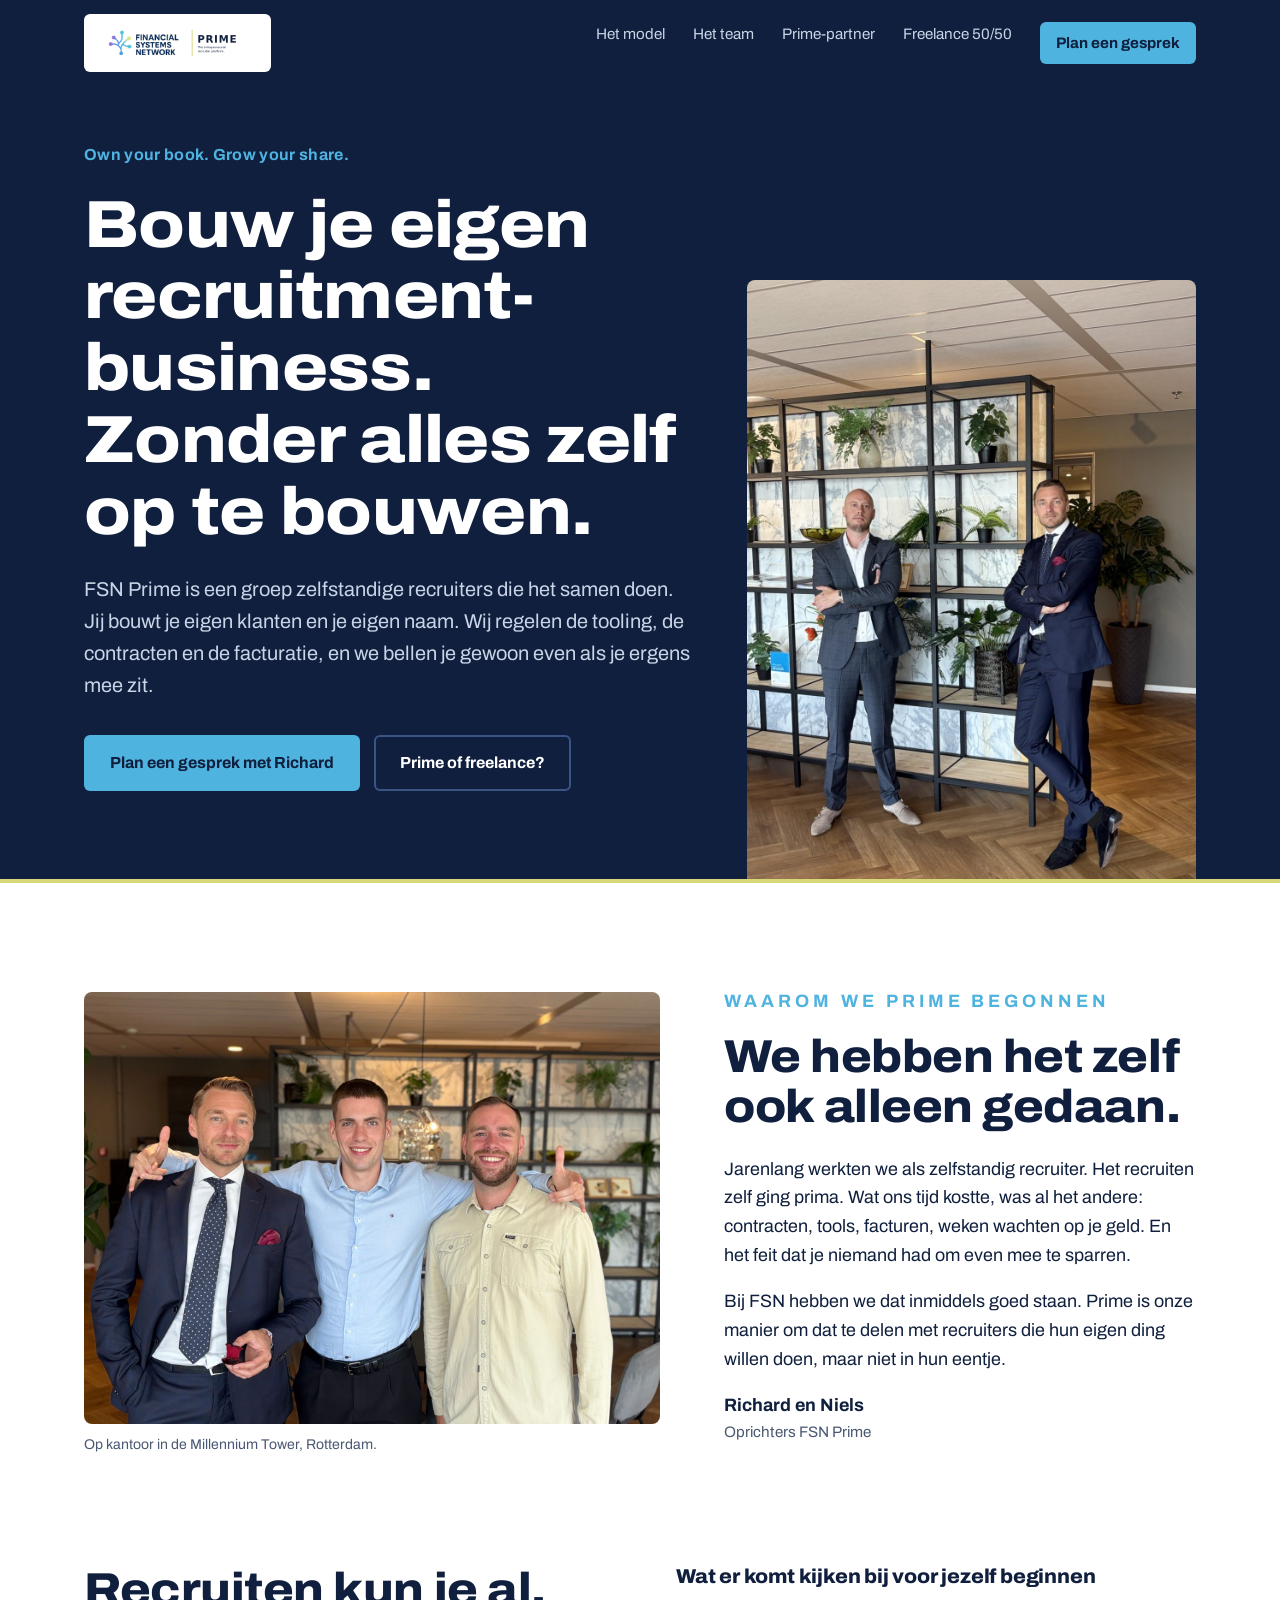
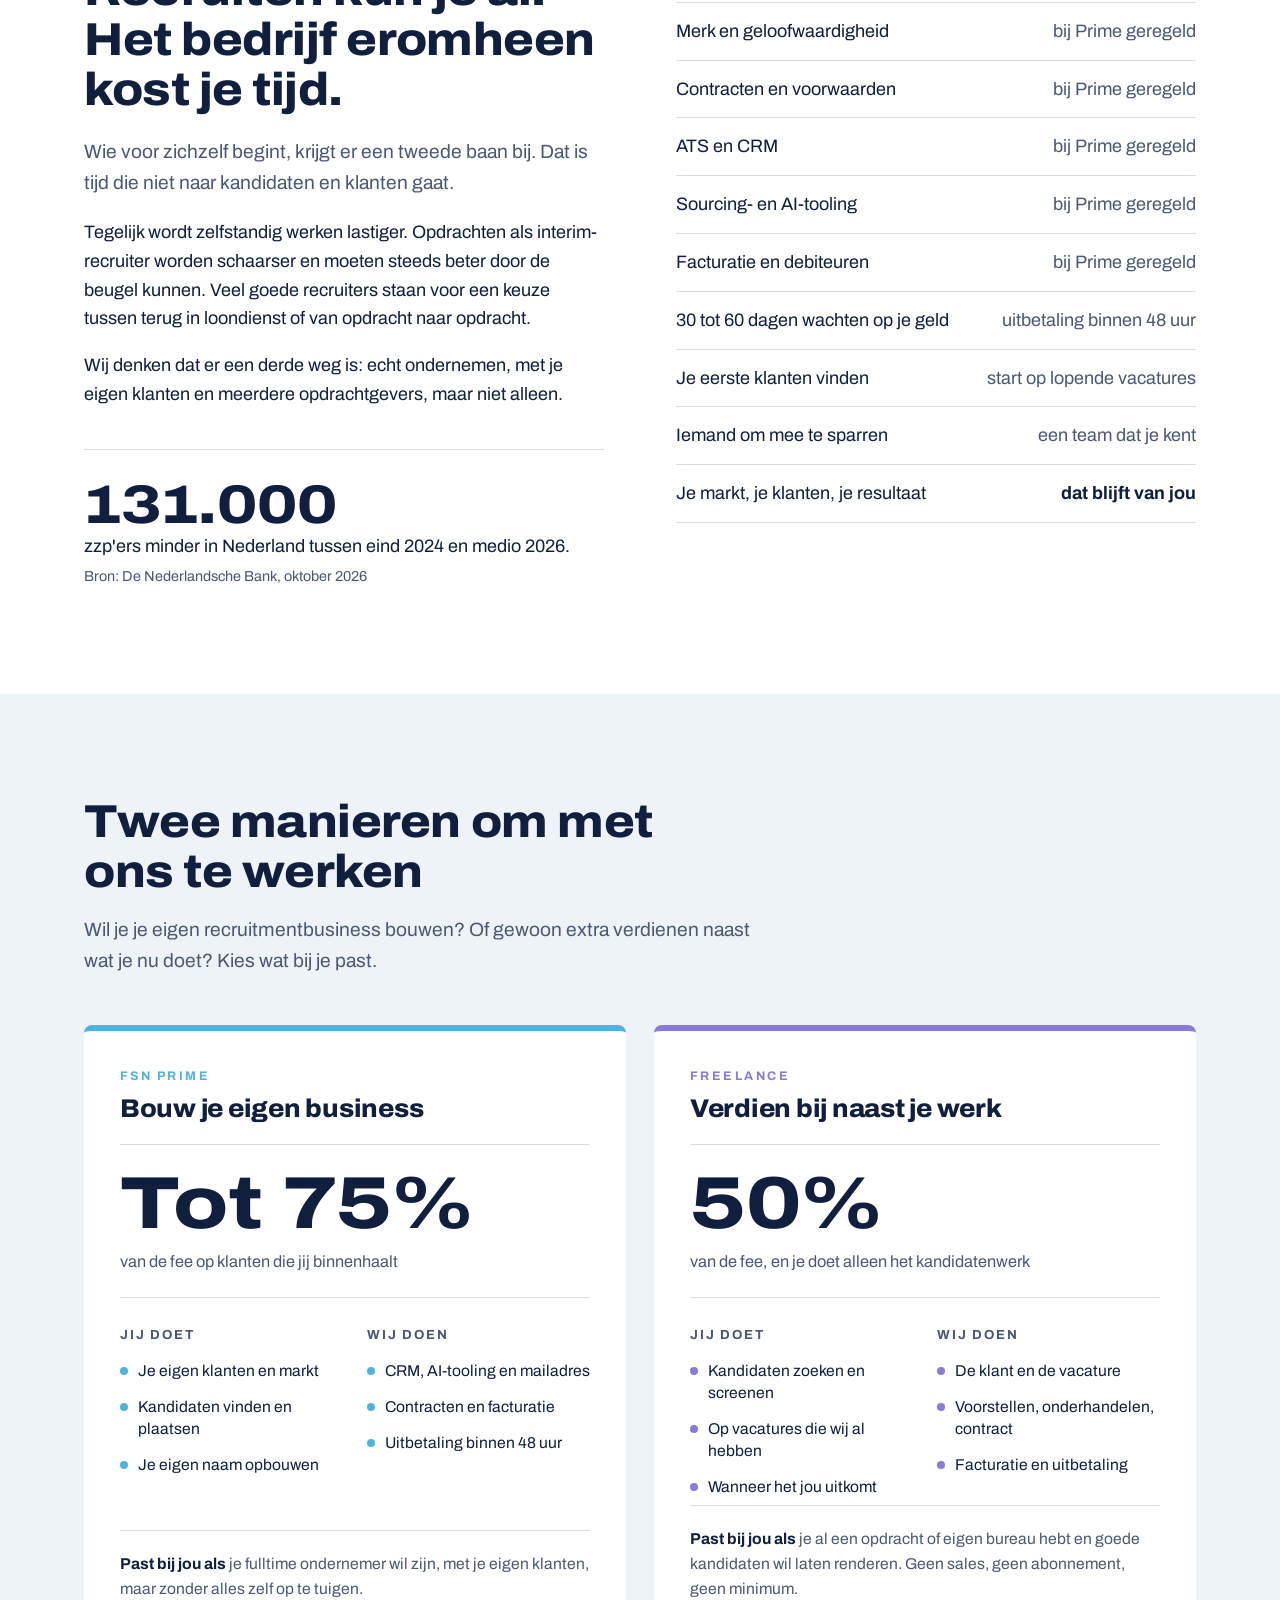
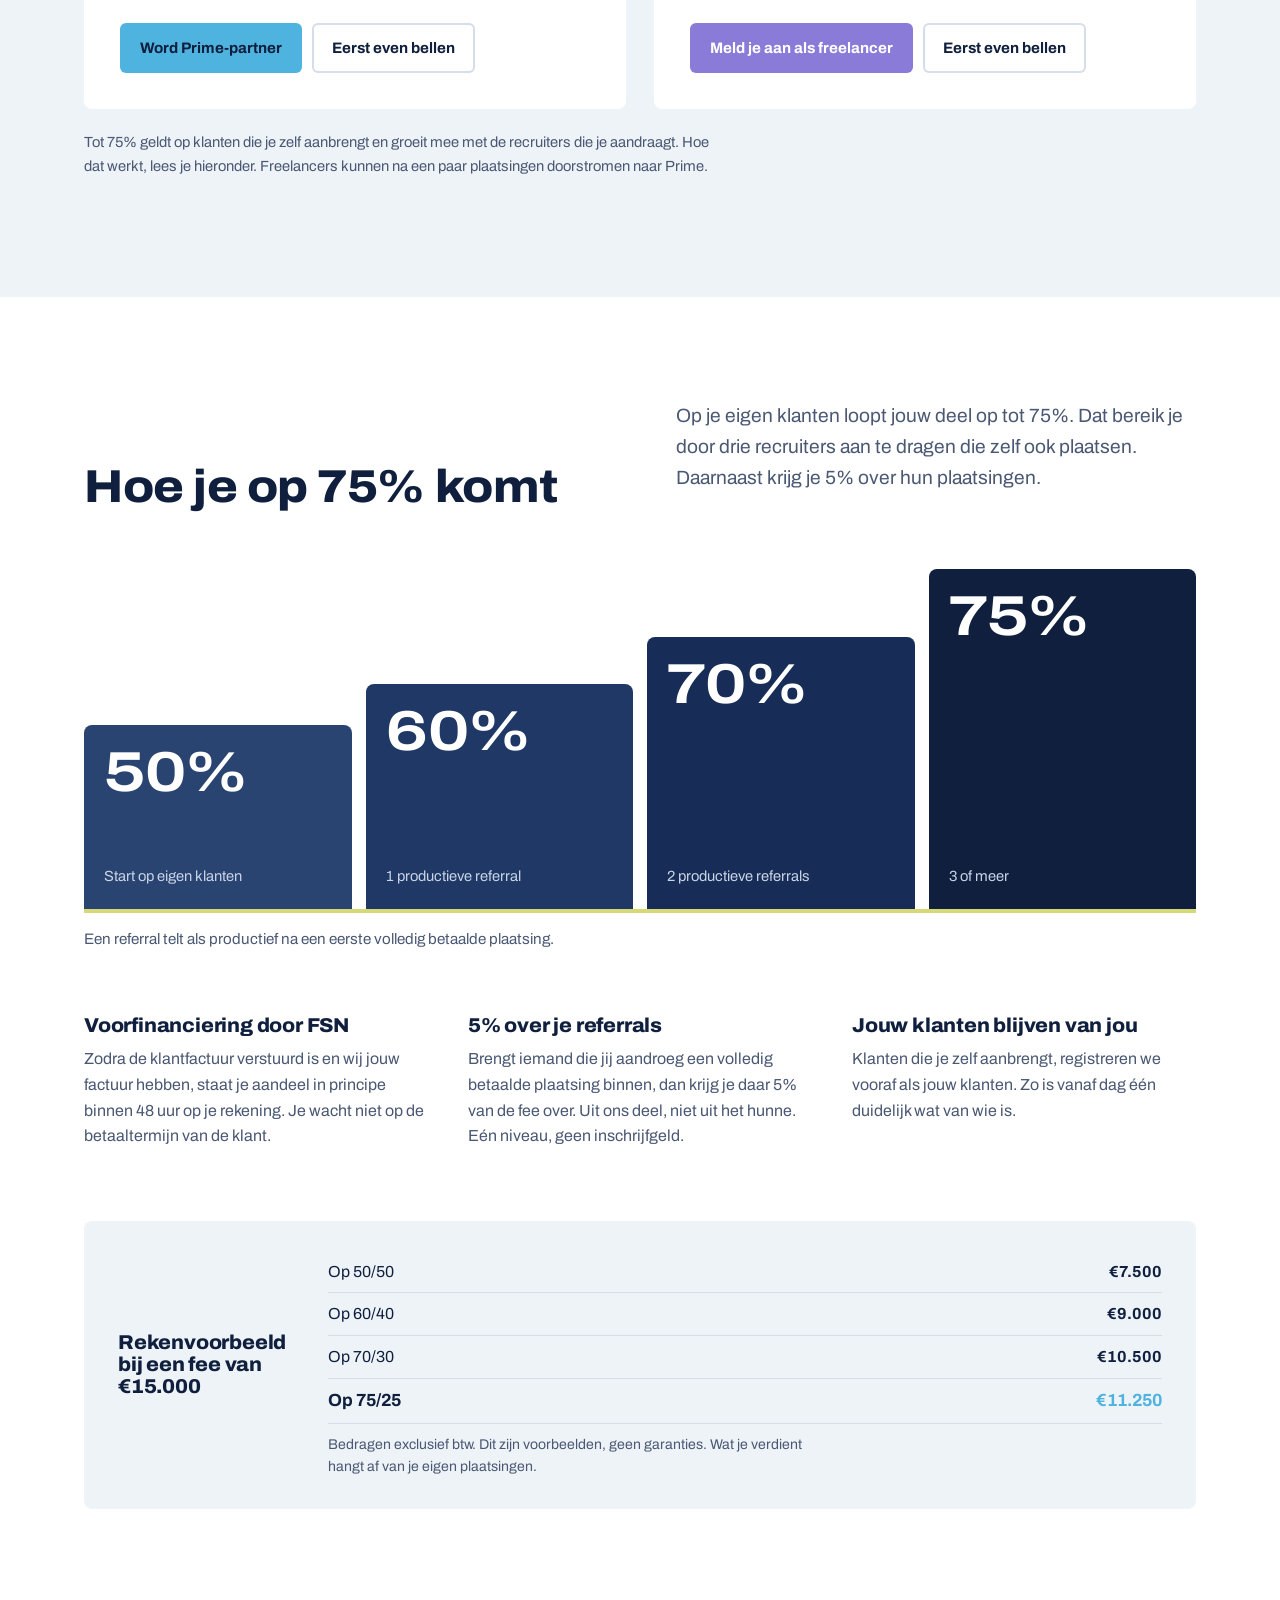
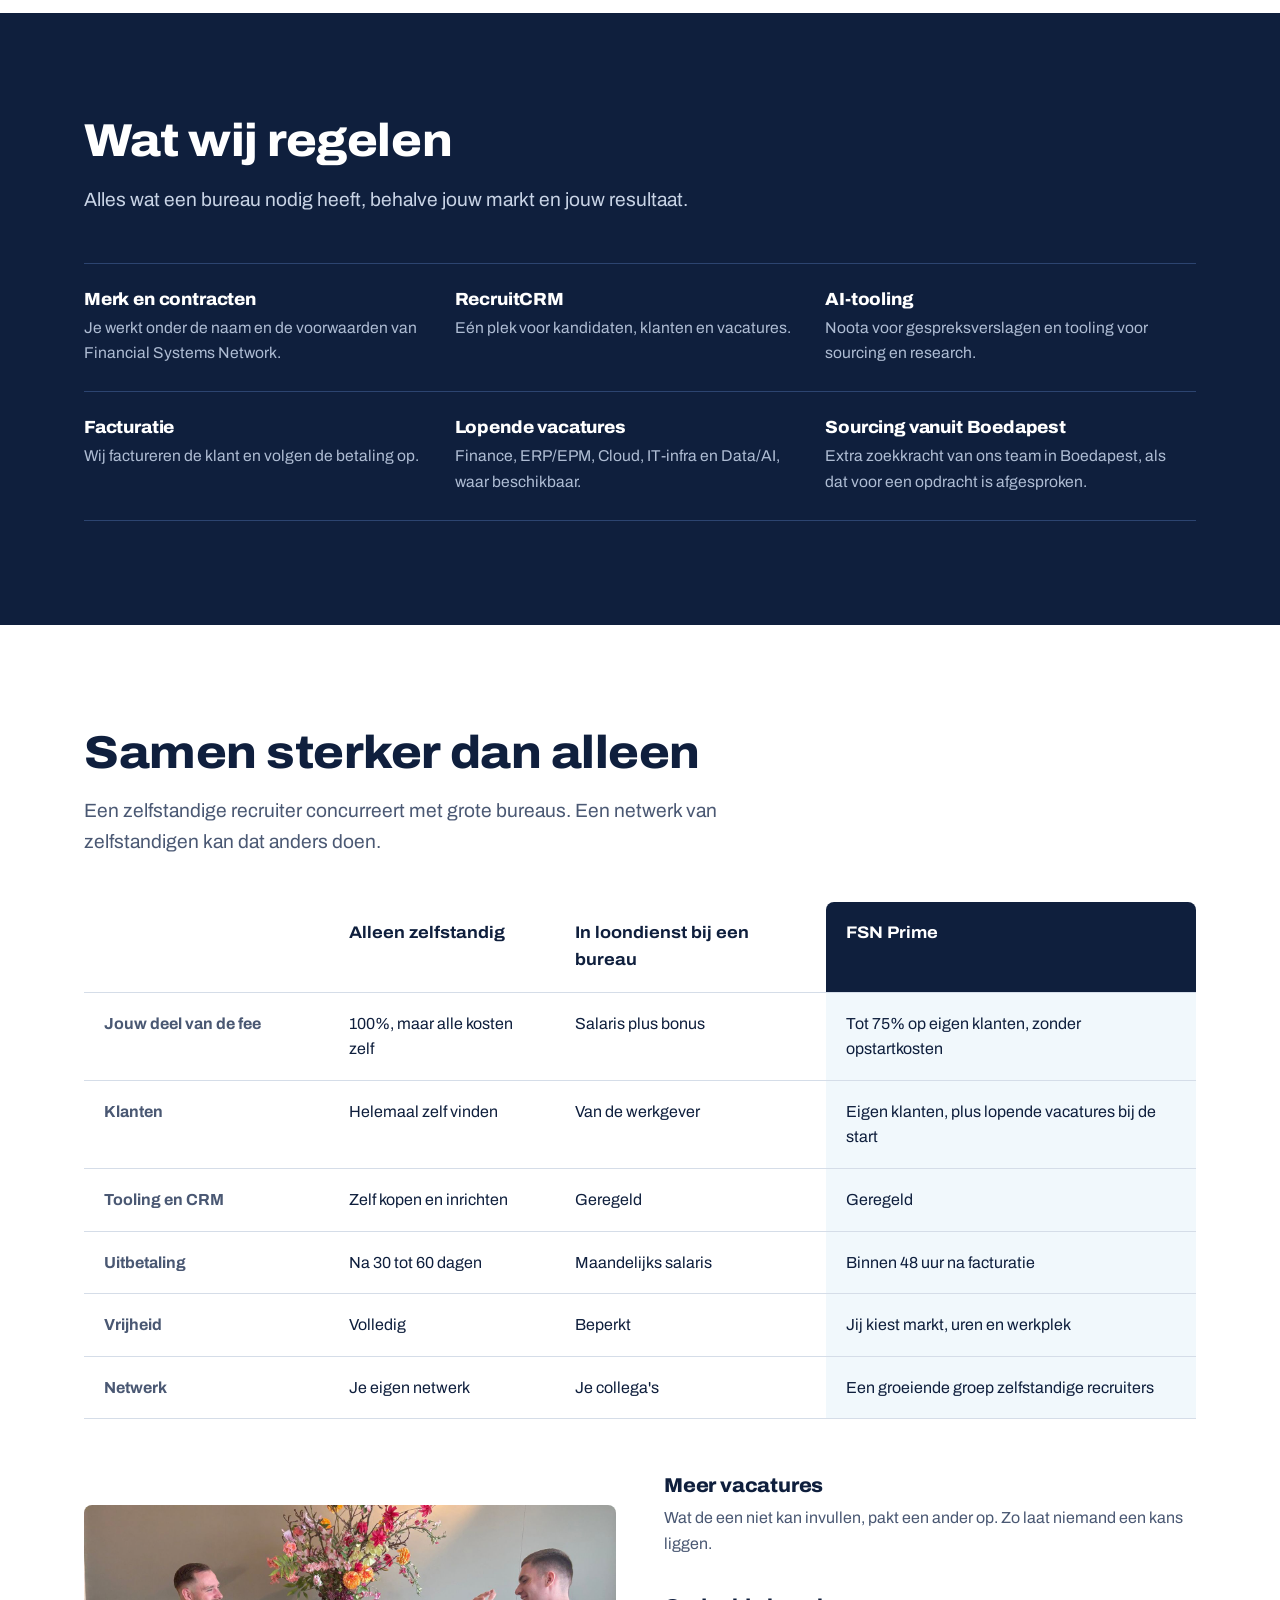
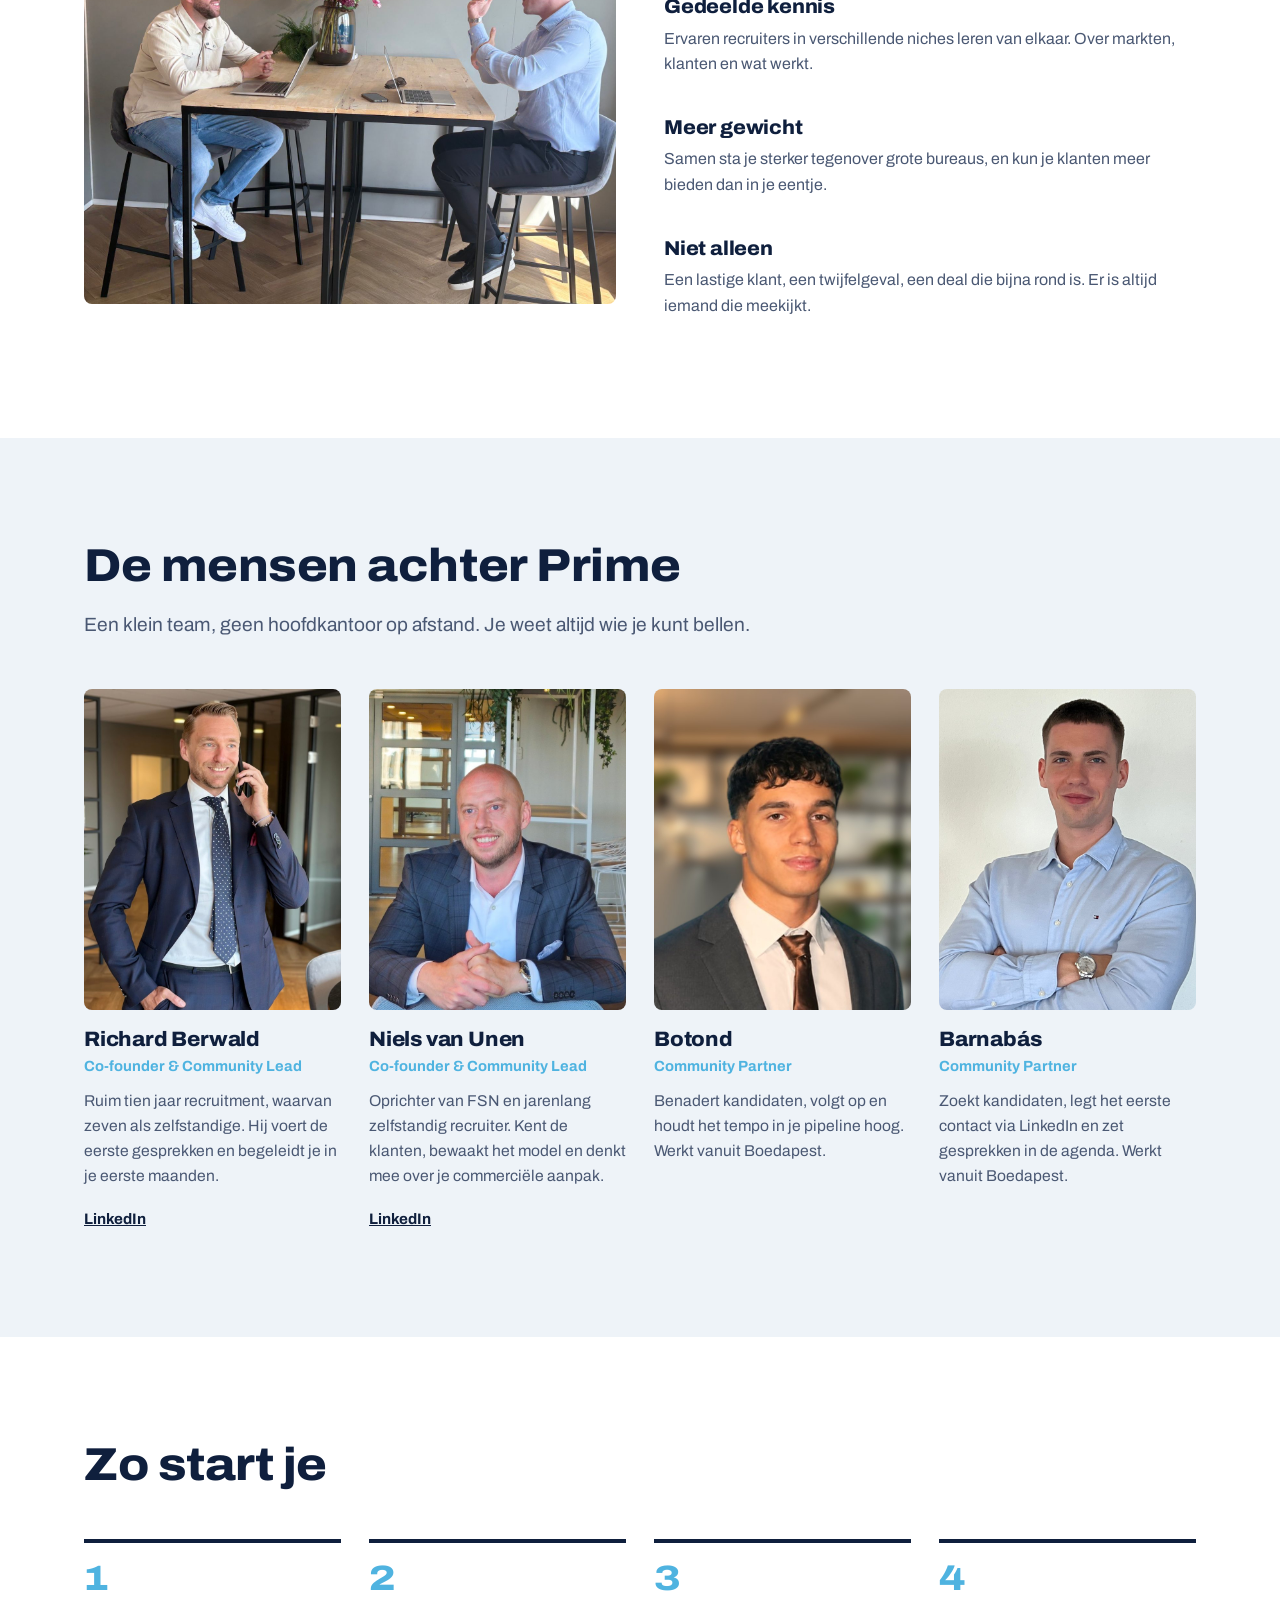
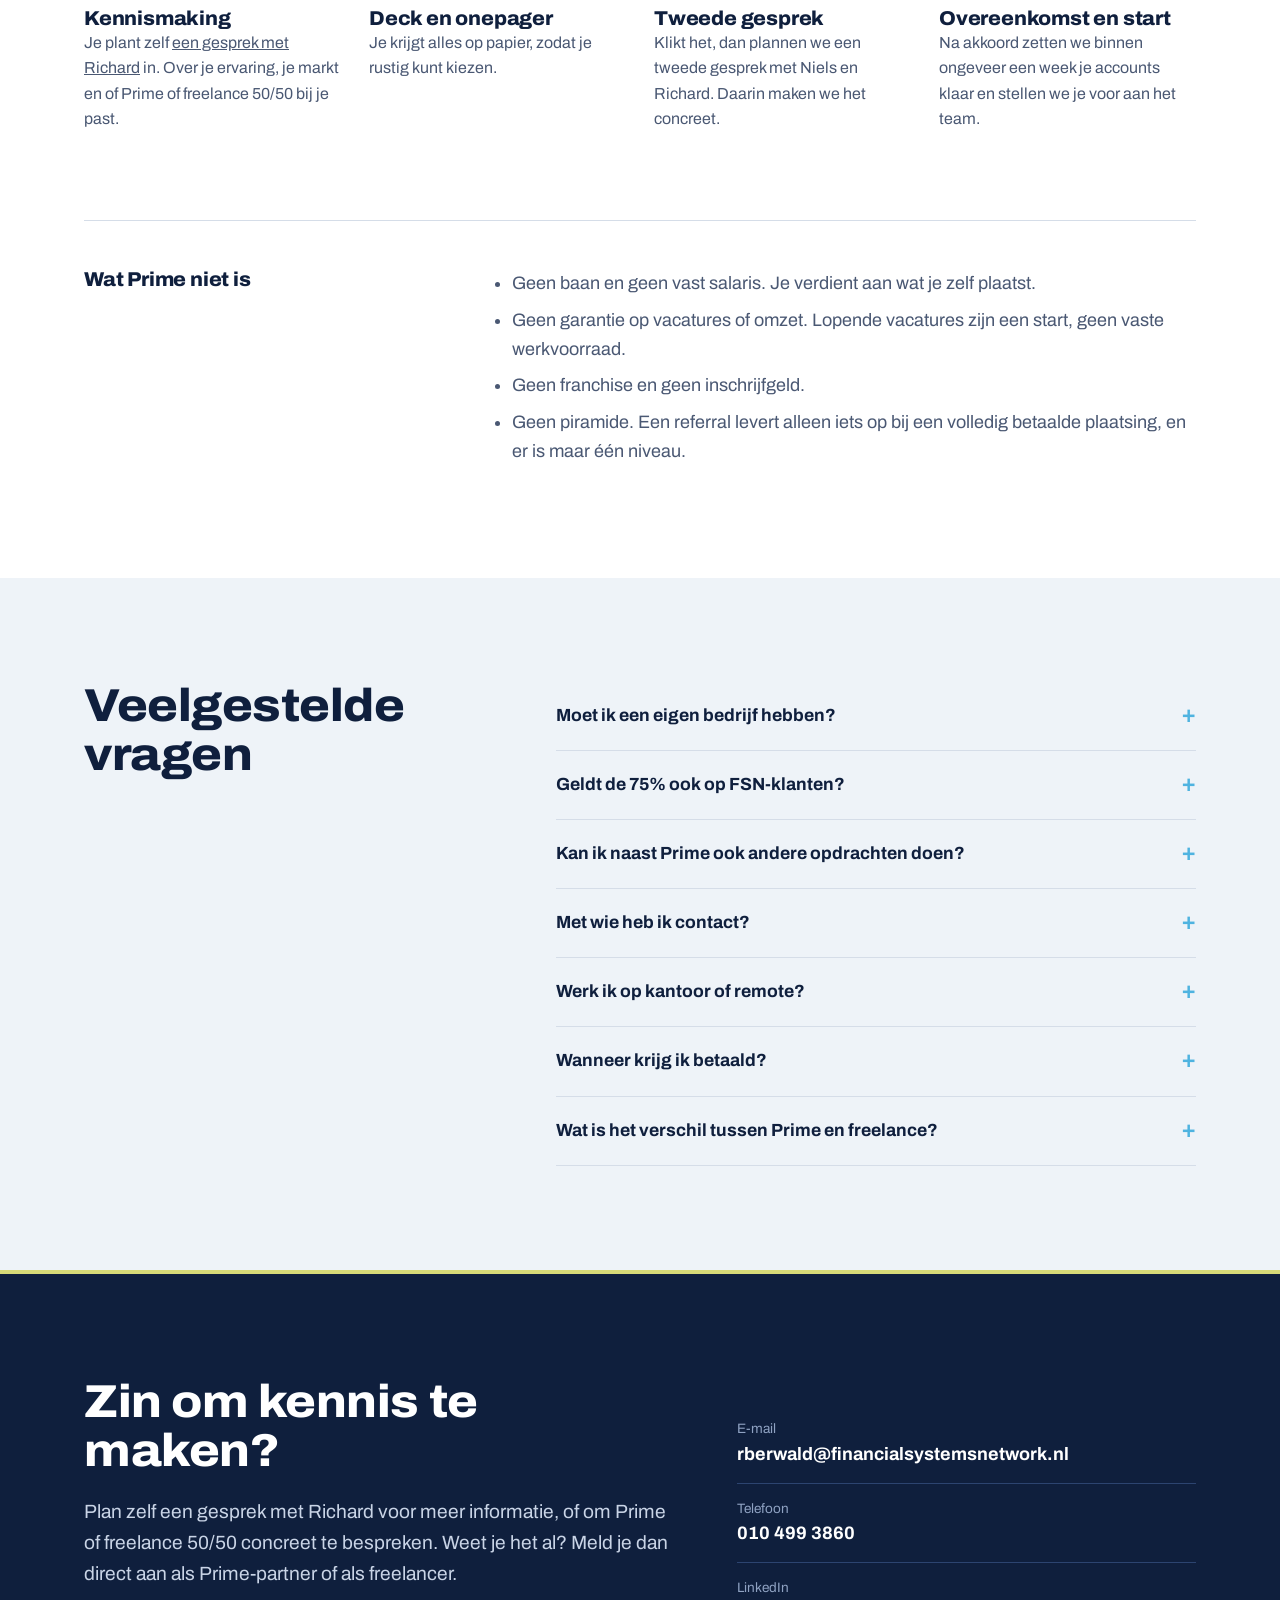
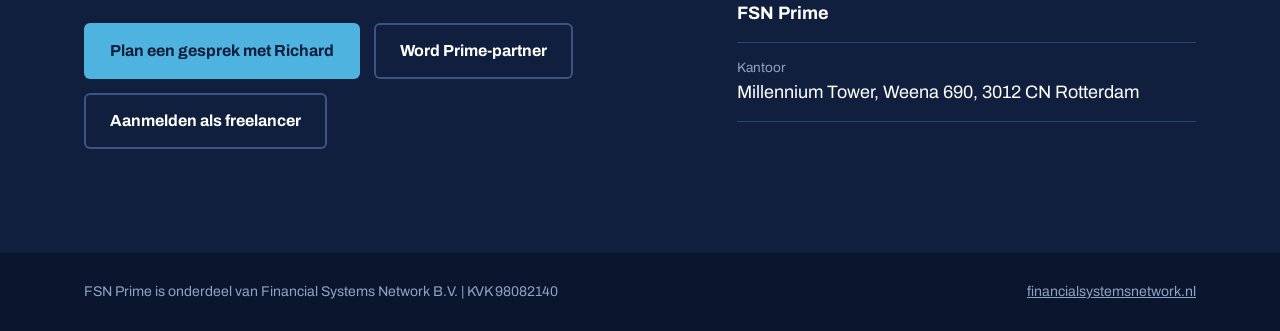
==== commit 4f0b71aa: "Zwevend menu op alle pagina's Co-Authored-By: Claude Opus 5.5 <noreply@anthropic.com> Claude-Session" ====
--- a/index.html
+++ b/index.html
@@ -16,7 +16,7 @@
 </head>
 <body>
 
-<header class="hero">
+<div class="site-nav">
   <div class="wrap">
     <div class="topbar">
       <a class="lockup" href="#top" aria-label="FSN Prime, naar boven"><img src="/assets/fsn-prime-lockup.png" alt="Financial Systems Network | PRIME"></a>
@@ -28,6 +28,11 @@
         <a class="nav-cta" href="https://scheduler.recruitcrm.io/scheduler?config_id=fa96d1b8-2f5f-4f34-b53d-71d1555472fd" target="_blank" rel="noopener">Plan een gesprek</a>
       </nav>
     </div>
+  </div>
+</div>
+
+<header class="hero">
+  <div class="wrap">
     <div class="hero-grid" id="top">
       <div class="hero-copy">
         <p class="campaign">Own your book. Grow your share.</p>
@@ -312,5 +317,6 @@
   </div>
 </footer>
 
+<script>(function(){var n=document.querySelector('.site-nav');function f(){n.classList.toggle('scrolled',window.scrollY>8);}window.addEventListener('scroll',f,{passive:true});f();})();</script>
 </body>
 </html>
--- a/assets/style.css
+++ b/assets/style.css
@@ -236,3 +236,24 @@
 .page-hero h1{font-size:clamp(2rem,4.4vw,3.4rem);max-width:22ch}
 .page-hero .lead{color:#C9D4E6;margin-top:18px}
 .topbar nav a.active{color:#fff;text-decoration:underline;text-decoration-color:var(--line);text-underline-offset:6px}
+
+/* zwevend menu */
+.site-nav{position:sticky;top:0;z-index:50;background:var(--navy);transition:box-shadow .2s}
+.site-nav.scrolled{box-shadow:0 2px 16px rgba(5,12,28,.35);border-bottom:1px solid #22365E}
+.site-nav .topbar{padding:14px 0}
+.site-nav .lockup img{height:38px}
+section[id],[id="top"]{scroll-margin-top:96px}
+@media (max-width:900px){section[id]{scroll-margin-top:150px}}
+@media (max-width:900px){
+  .site-nav .topbar{padding:10px 0;gap:8px}
+  .site-nav .lockup{padding:6px 10px}
+  .site-nav .lockup img{height:28px}
+  .site-nav nav{flex-wrap:nowrap;overflow-x:auto;width:100%;gap:16px;white-space:nowrap;scrollbar-width:none;padding-bottom:2px}
+  .site-nav nav::-webkit-scrollbar{display:none}
+  section[id]{scroll-margin-top:110px}
+}
+@media (max-width:900px){
+  .site-nav .topbar{position:relative}
+  .site-nav .nav-cta{position:absolute;right:0;top:12px;font-size:.85rem}
+}
+@media (max-width:420px){.site-nav nav{gap:12px;font-size:.8rem}}
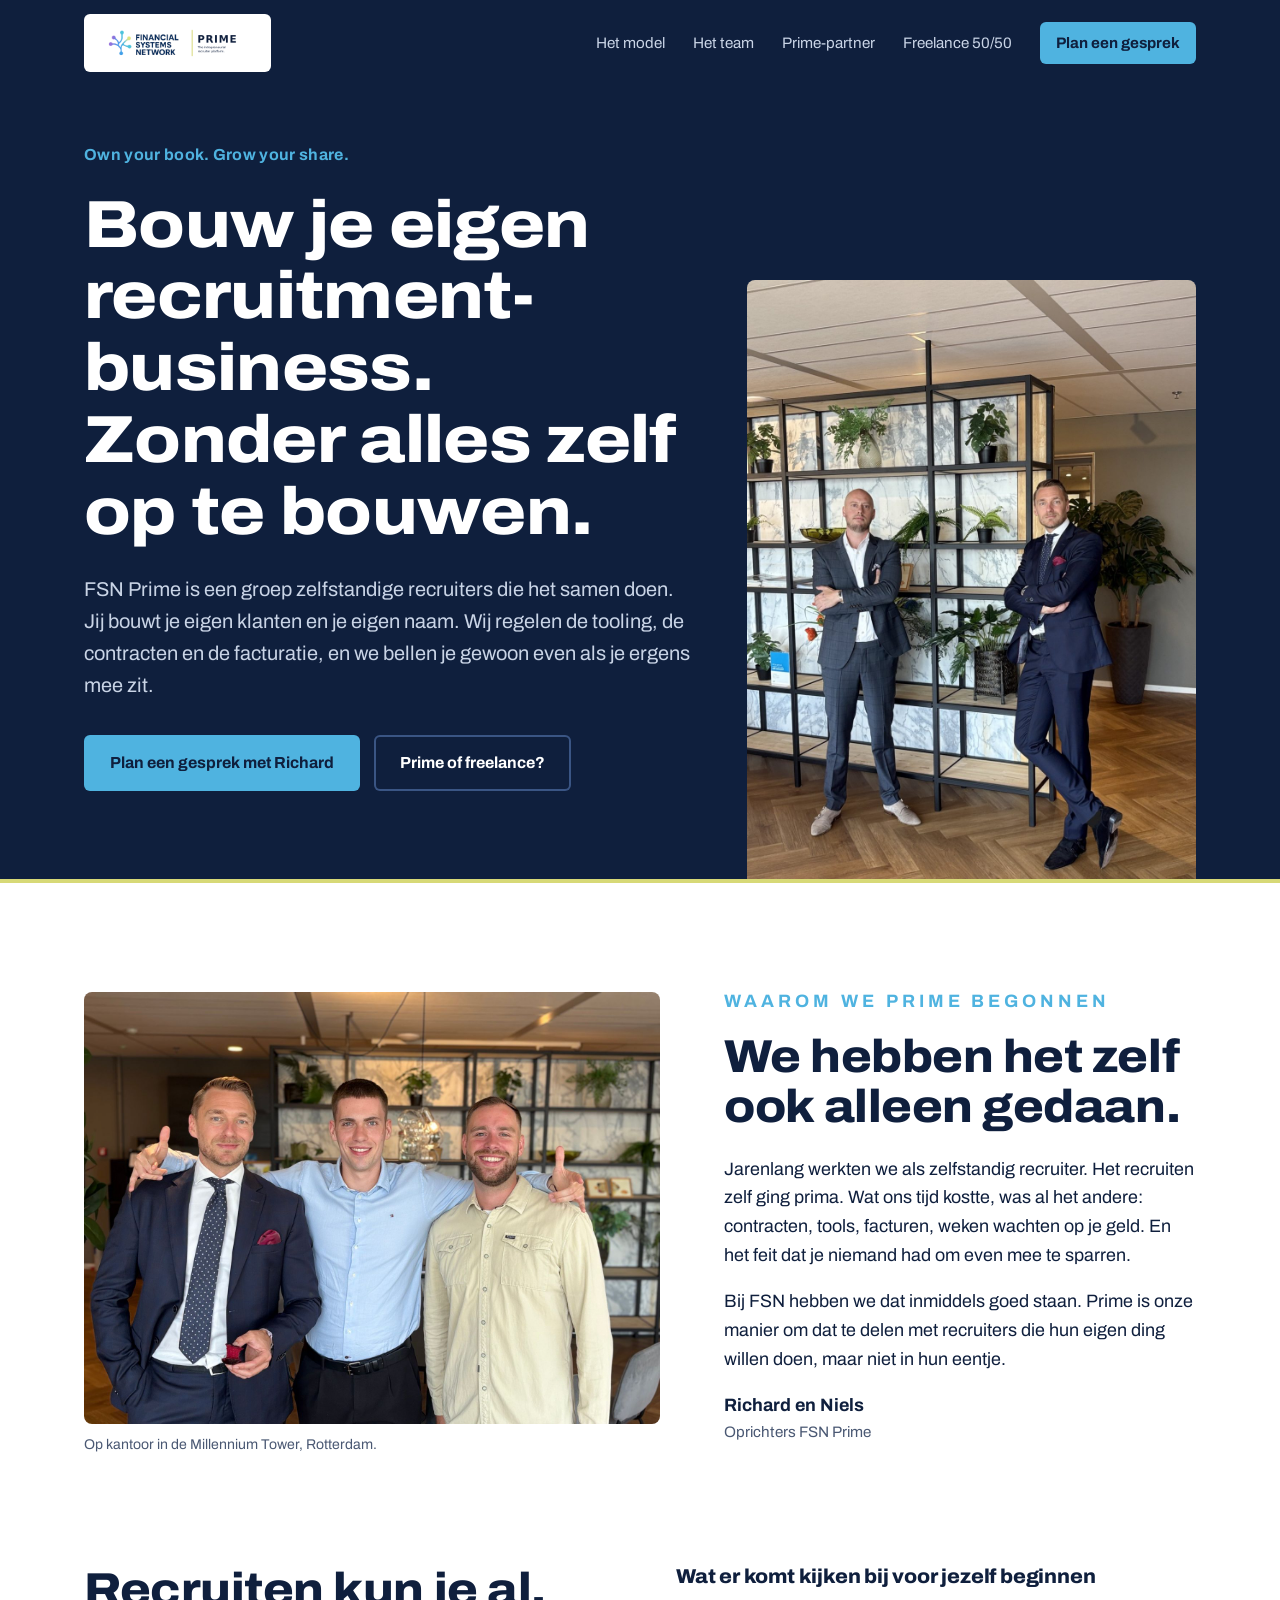
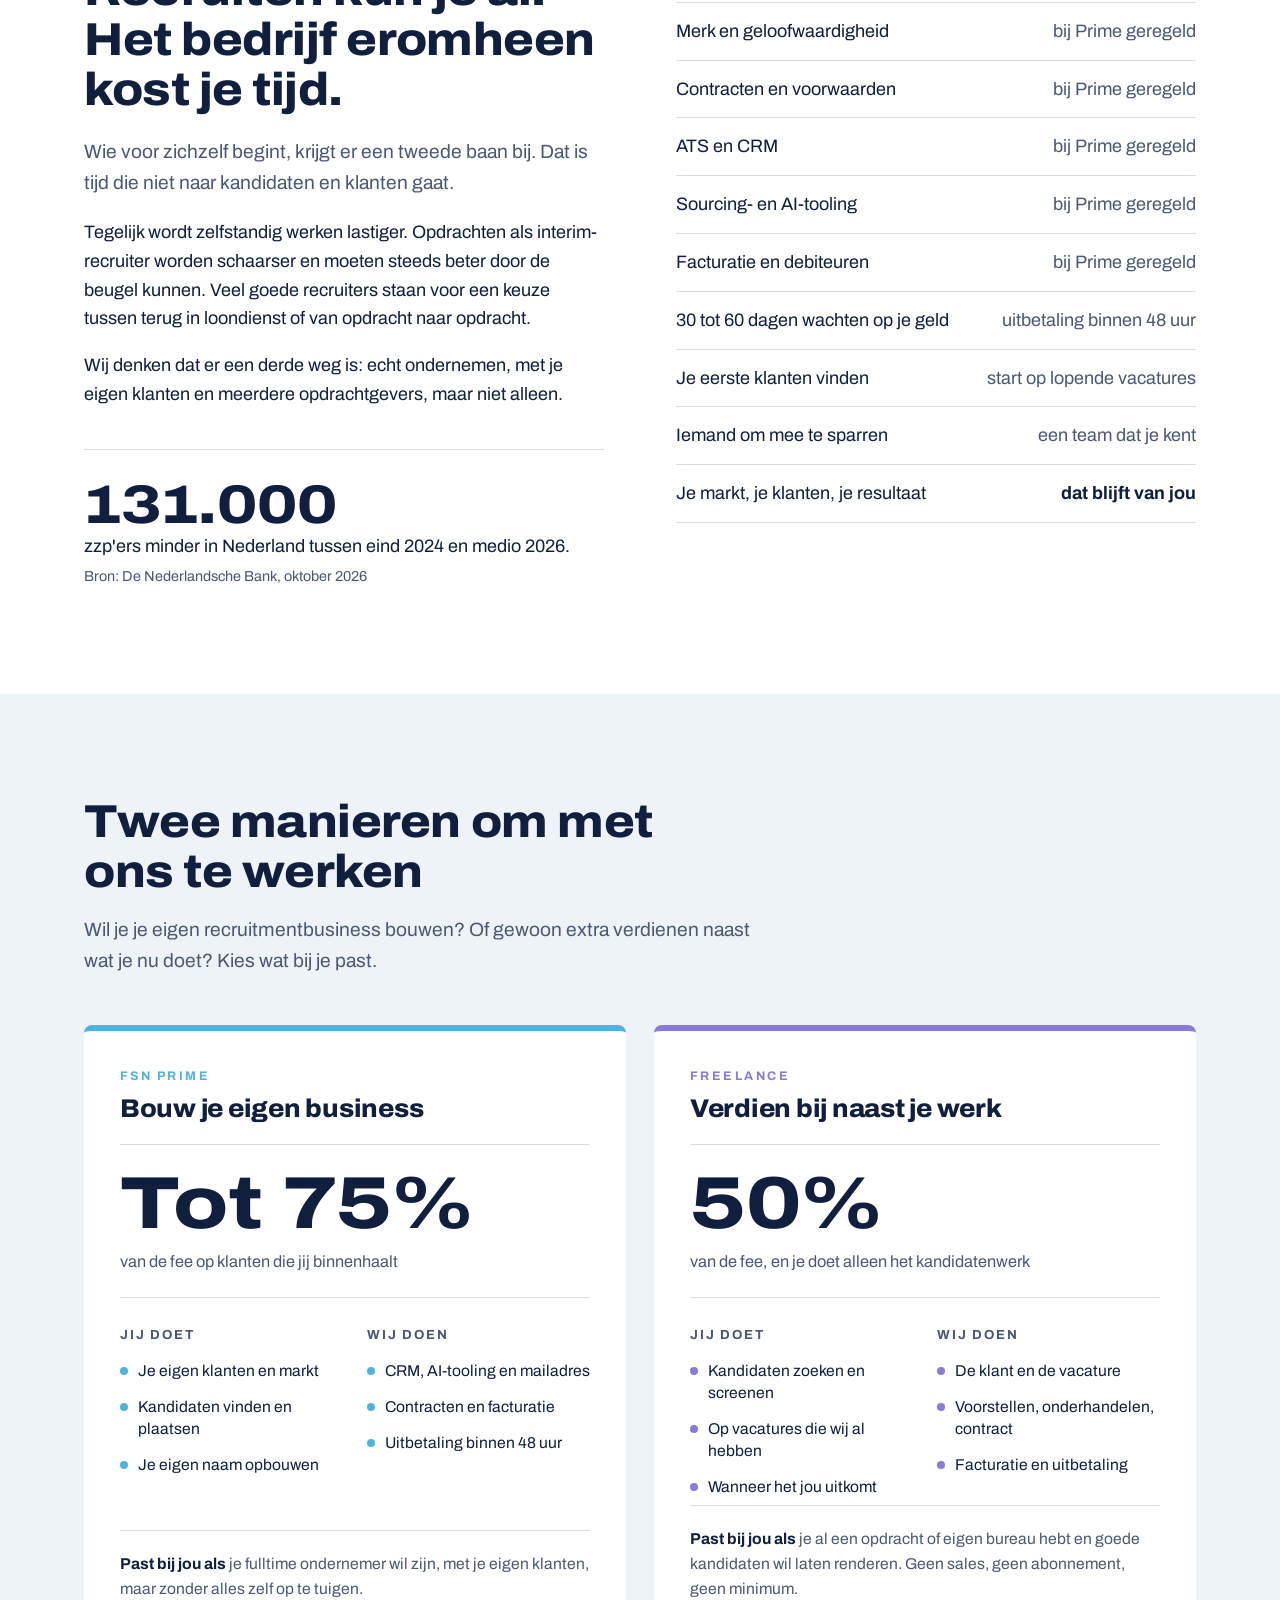
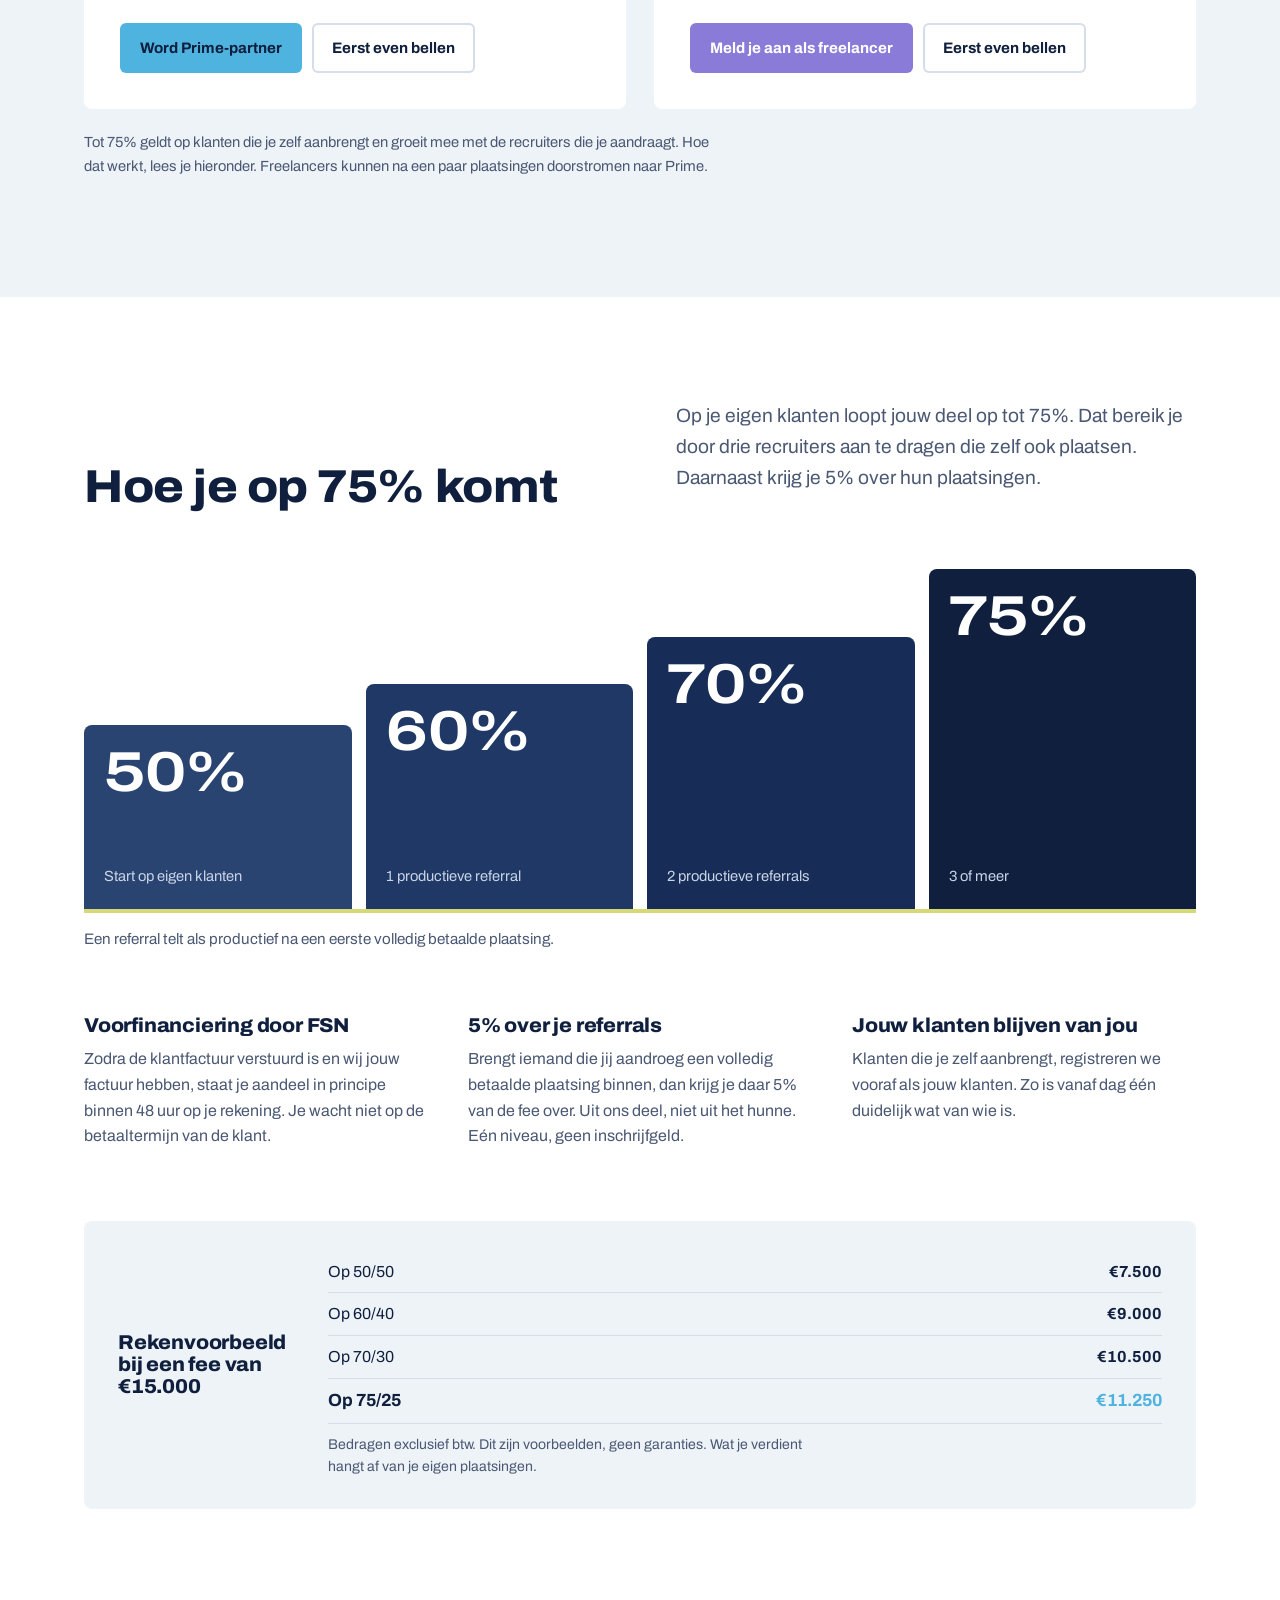
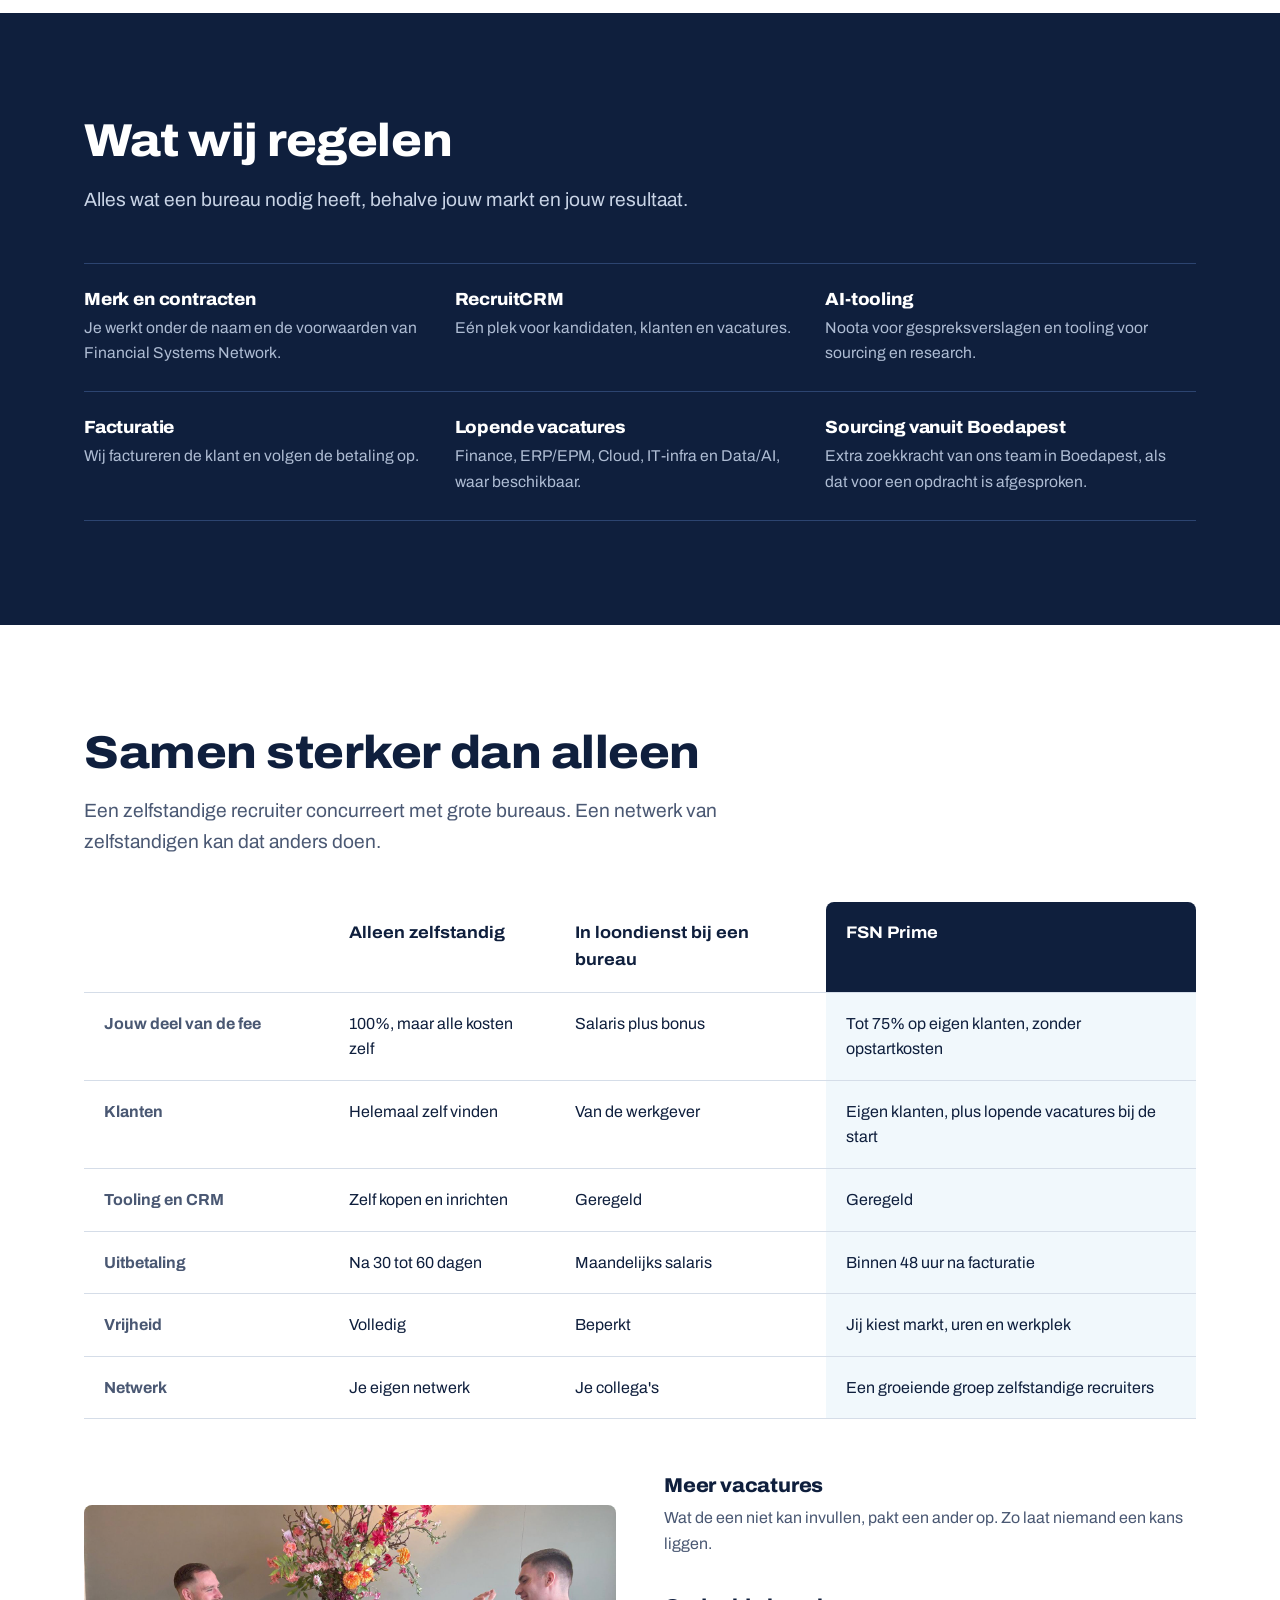
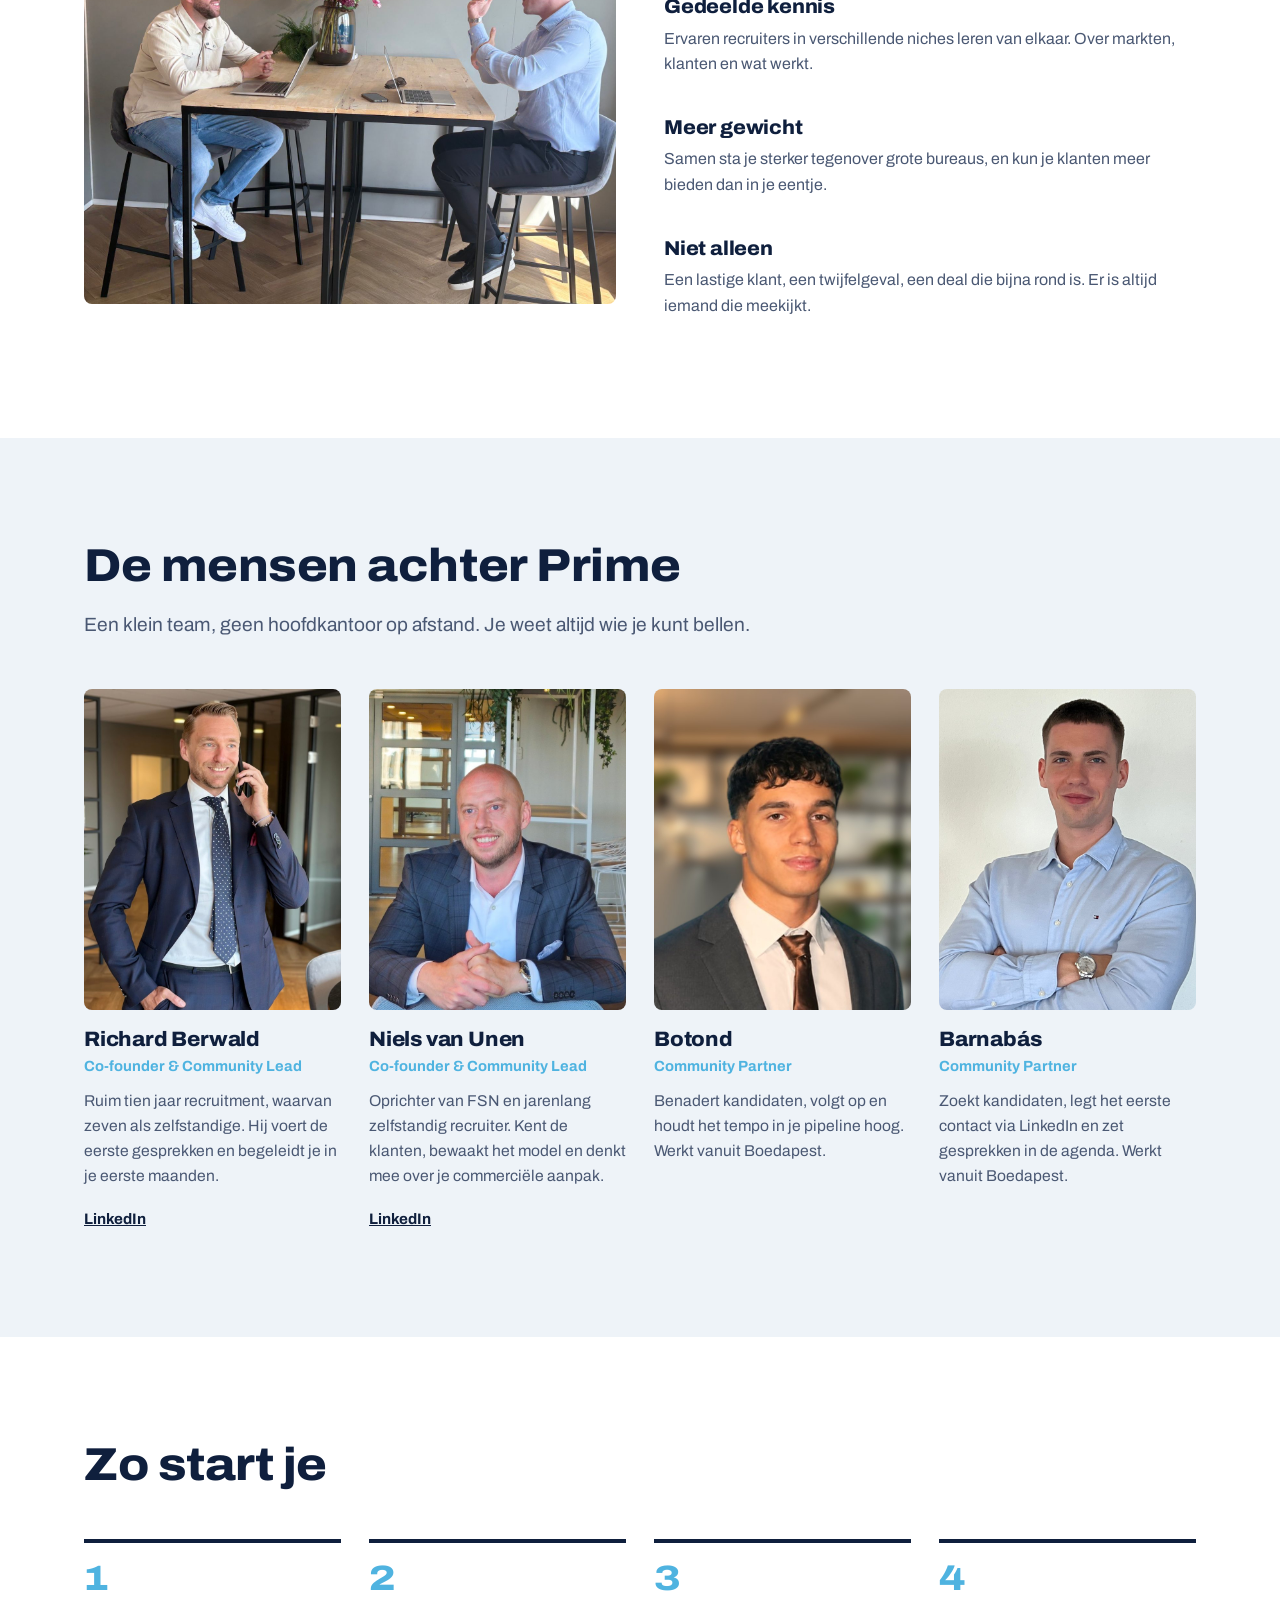
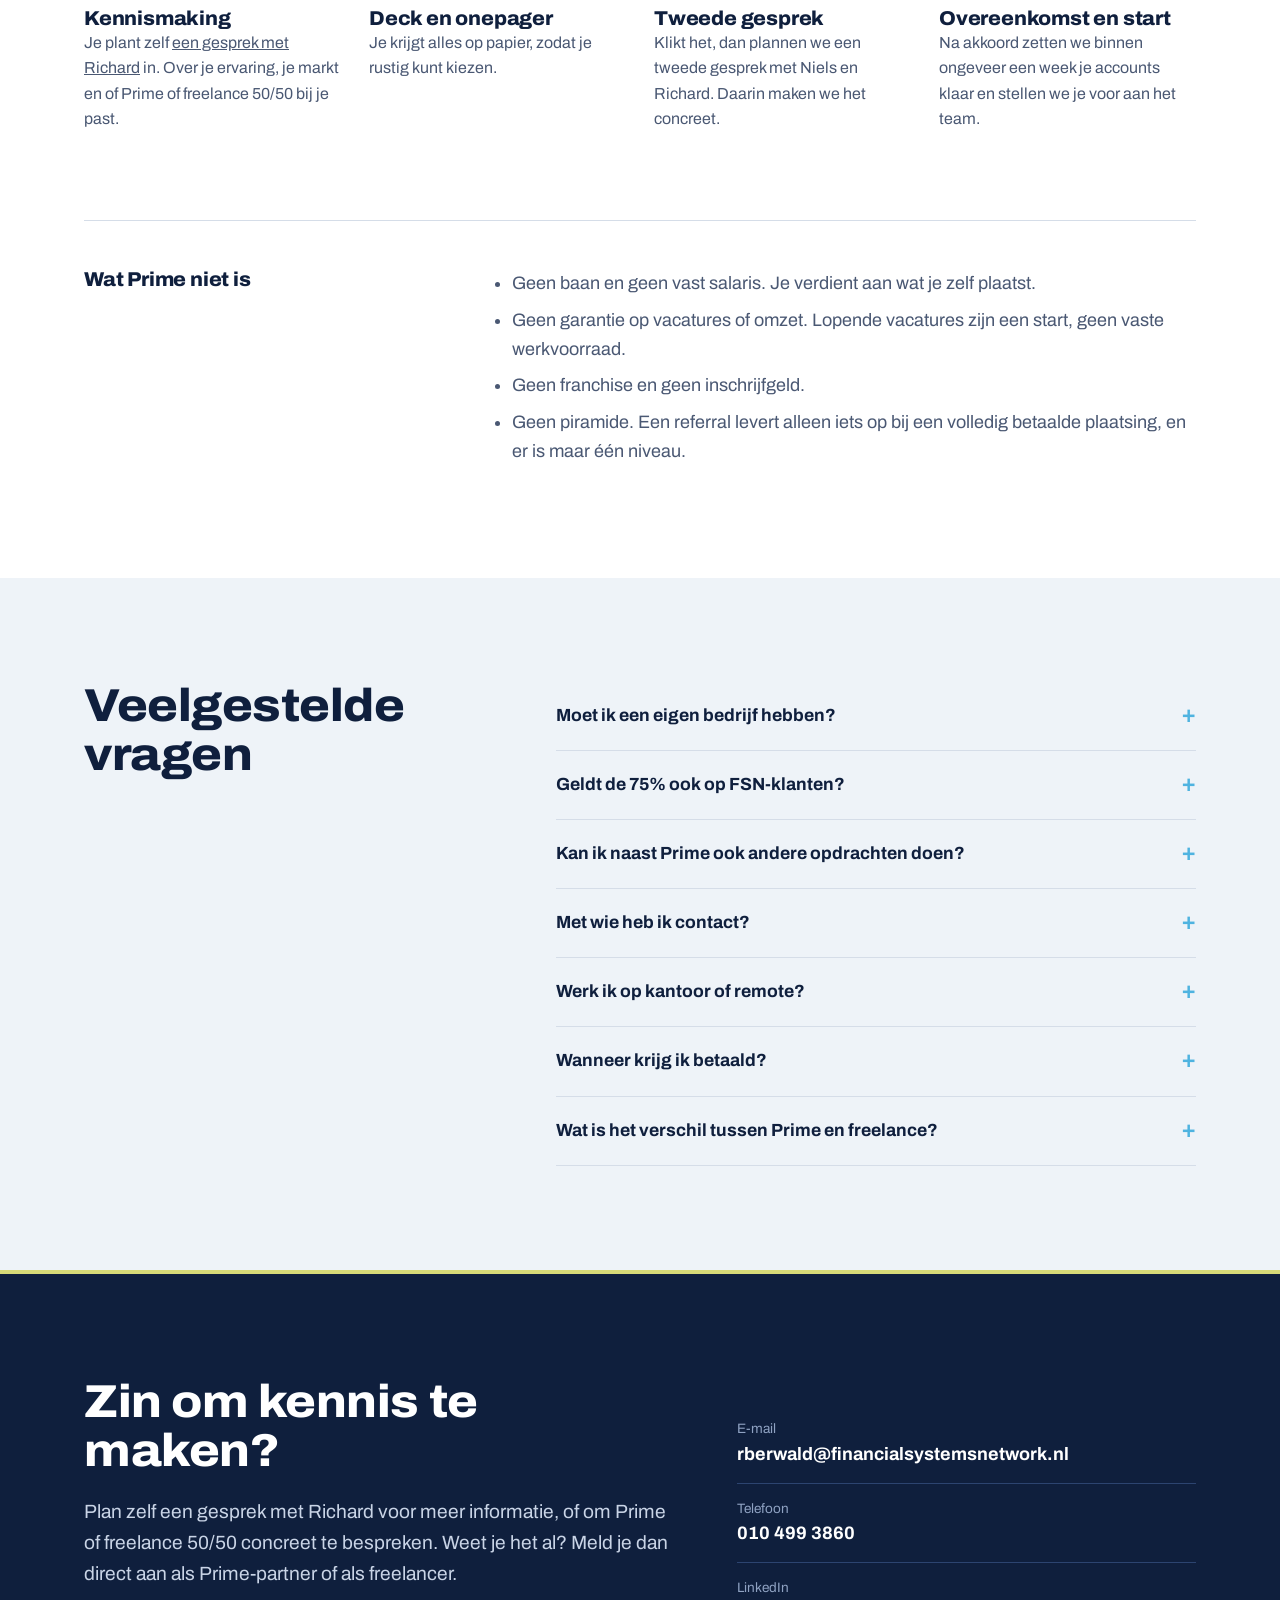
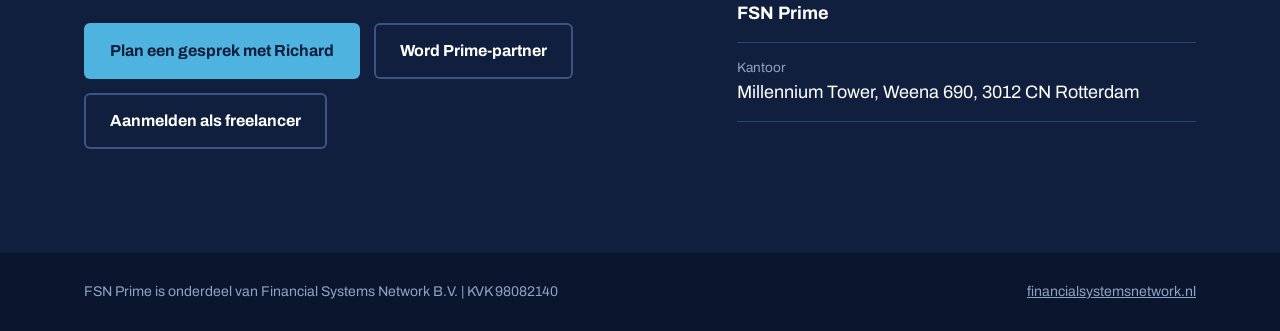
==== commit 4709818e: "Uitklapmenu op mobiel Co-Authored-By: Claude Opus 5.5 <noreply@anthropic.com> Claude-Session: https:" ====
--- a/index.html
+++ b/index.html
@@ -20,7 +20,8 @@
   <div class="wrap">
     <div class="topbar">
       <a class="lockup" href="#top" aria-label="FSN Prime, naar boven"><img src="/assets/fsn-prime-lockup.png" alt="Financial Systems Network | PRIME"></a>
-      <nav aria-label="Hoofdmenu">
+      <button class="menu-toggle" type="button" aria-expanded="false" aria-controls="hoofdmenu" aria-label="Menu openen"><span></span><span></span><span></span></button>
+      <nav id="hoofdmenu" aria-label="Hoofdmenu">
         <a href="/#model">Het model</a>
         <a href="/#leaders">Het team</a>
         <a href="/prime-partner">Prime-partner</a>
@@ -318,5 +319,6 @@
 </footer>
 
 <script>(function(){var n=document.querySelector('.site-nav');function f(){n.classList.toggle('scrolled',window.scrollY>8);}window.addEventListener('scroll',f,{passive:true});f();})();</script>
+<script>(function(){var t=document.querySelector('.menu-toggle'),n=document.querySelector('.site-nav');if(!t)return;function set(o){n.classList.toggle('open',o);t.setAttribute('aria-expanded',o);t.setAttribute('aria-label',o?'Menu sluiten':'Menu openen');}t.addEventListener('click',function(){set(!n.classList.contains('open'));});n.querySelectorAll('nav a').forEach(function(a){a.addEventListener('click',function(){set(false);});});document.addEventListener('keydown',function(e){if(e.key==='Escape')set(false);});})();</script>
 </body>
 </html>
--- a/assets/style.css
+++ b/assets/style.css
@@ -26,7 +26,7 @@
 .topbar{display:flex;justify-content:space-between;align-items:center;padding:22px 0}
 .lockup{background:#fff;padding:10px 16px;border-radius:6px;display:inline-block}
 .lockup img{height:44px;width:auto}
-.topbar nav{display:flex;gap:28px;font-size:.95rem}
+.topbar nav{display:flex;gap:28px;font-size:.95rem;align-items:center}
 .topbar nav a{text-decoration:none;color:#C9D4E6}
 .topbar nav a:hover{color:#fff}
 .btn{display:inline-block;background:var(--sky);color:var(--navy);font-weight:700;text-decoration:none;padding:15px 26px;border-radius:6px;font-size:1rem}
@@ -204,9 +204,7 @@
 
 @media (max-width:900px){
   section{padding:72px 0}
-  .topbar{flex-wrap:wrap;gap:14px}
-  .topbar nav{flex-wrap:wrap;gap:8px 16px;font-size:.88rem;align-items:center}
-  .nav-cta{padding:7px 12px}
+  .topbar nav{display:none}
   .hero-grid,.problem-grid,.model-head,.ways-grid,.story-grid,.samen-photo,.cta-grid,.faq-grid,.not,.join-grid{grid-template-columns:1fr;gap:36px}
   .hero-copy{padding-bottom:0}
   .hero-photo img{max-height:380px}
@@ -244,16 +242,21 @@
 .site-nav .lockup img{height:38px}
 section[id],[id="top"]{scroll-margin-top:96px}
 @media (max-width:900px){section[id]{scroll-margin-top:150px}}
+
+/* uitklapmenu mobiel */
+.menu-toggle{display:none;background:transparent;border:0;cursor:pointer;width:44px;height:44px;padding:10px;border-radius:6px}
+.menu-toggle span{display:block;height:2px;background:#fff;margin:6px 0;border-radius:2px;transition:transform .2s,opacity .2s}
 @media (max-width:900px){
-  .site-nav .topbar{padding:10px 0;gap:8px}
+  .site-nav .topbar{padding:10px 0;position:relative}
   .site-nav .lockup{padding:6px 10px}
-  .site-nav .lockup img{height:28px}
-  .site-nav nav{flex-wrap:nowrap;overflow-x:auto;width:100%;gap:16px;white-space:nowrap;scrollbar-width:none;padding-bottom:2px}
-  .site-nav nav::-webkit-scrollbar{display:none}
-  section[id]{scroll-margin-top:110px}
-}
-@media (max-width:900px){
-  .site-nav .topbar{position:relative}
-  .site-nav .nav-cta{position:absolute;right:0;top:12px;font-size:.85rem}
-}
-@media (max-width:420px){.site-nav nav{gap:12px;font-size:.8rem}}
+  .site-nav .lockup img{height:30px}
+  .menu-toggle{display:block}
+  .site-nav nav{display:none}
+  .site-nav.open nav{display:flex;flex-direction:column;align-items:stretch;gap:0;position:absolute;left:-24px;right:-24px;top:100%;background:var(--navy);padding:8px 24px 20px;border-top:1px solid #22365E;box-shadow:0 12px 24px rgba(5,12,28,.35)}
+  .site-nav.open nav a{padding:14px 0;border-bottom:1px solid #22365E;font-size:1.05rem;color:#fff}
+  .site-nav.open nav a.nav-cta{margin-top:16px;border:0;text-align:center;padding:14px;color:var(--navy)!important}
+  .site-nav.open .menu-toggle span:nth-child(1){transform:translateY(8px) rotate(45deg)}
+  .site-nav.open .menu-toggle span:nth-child(2){opacity:0}
+  .site-nav.open .menu-toggle span:nth-child(3){transform:translateY(-8px) rotate(-45deg)}
+  section[id]{scroll-margin-top:80px}
+}
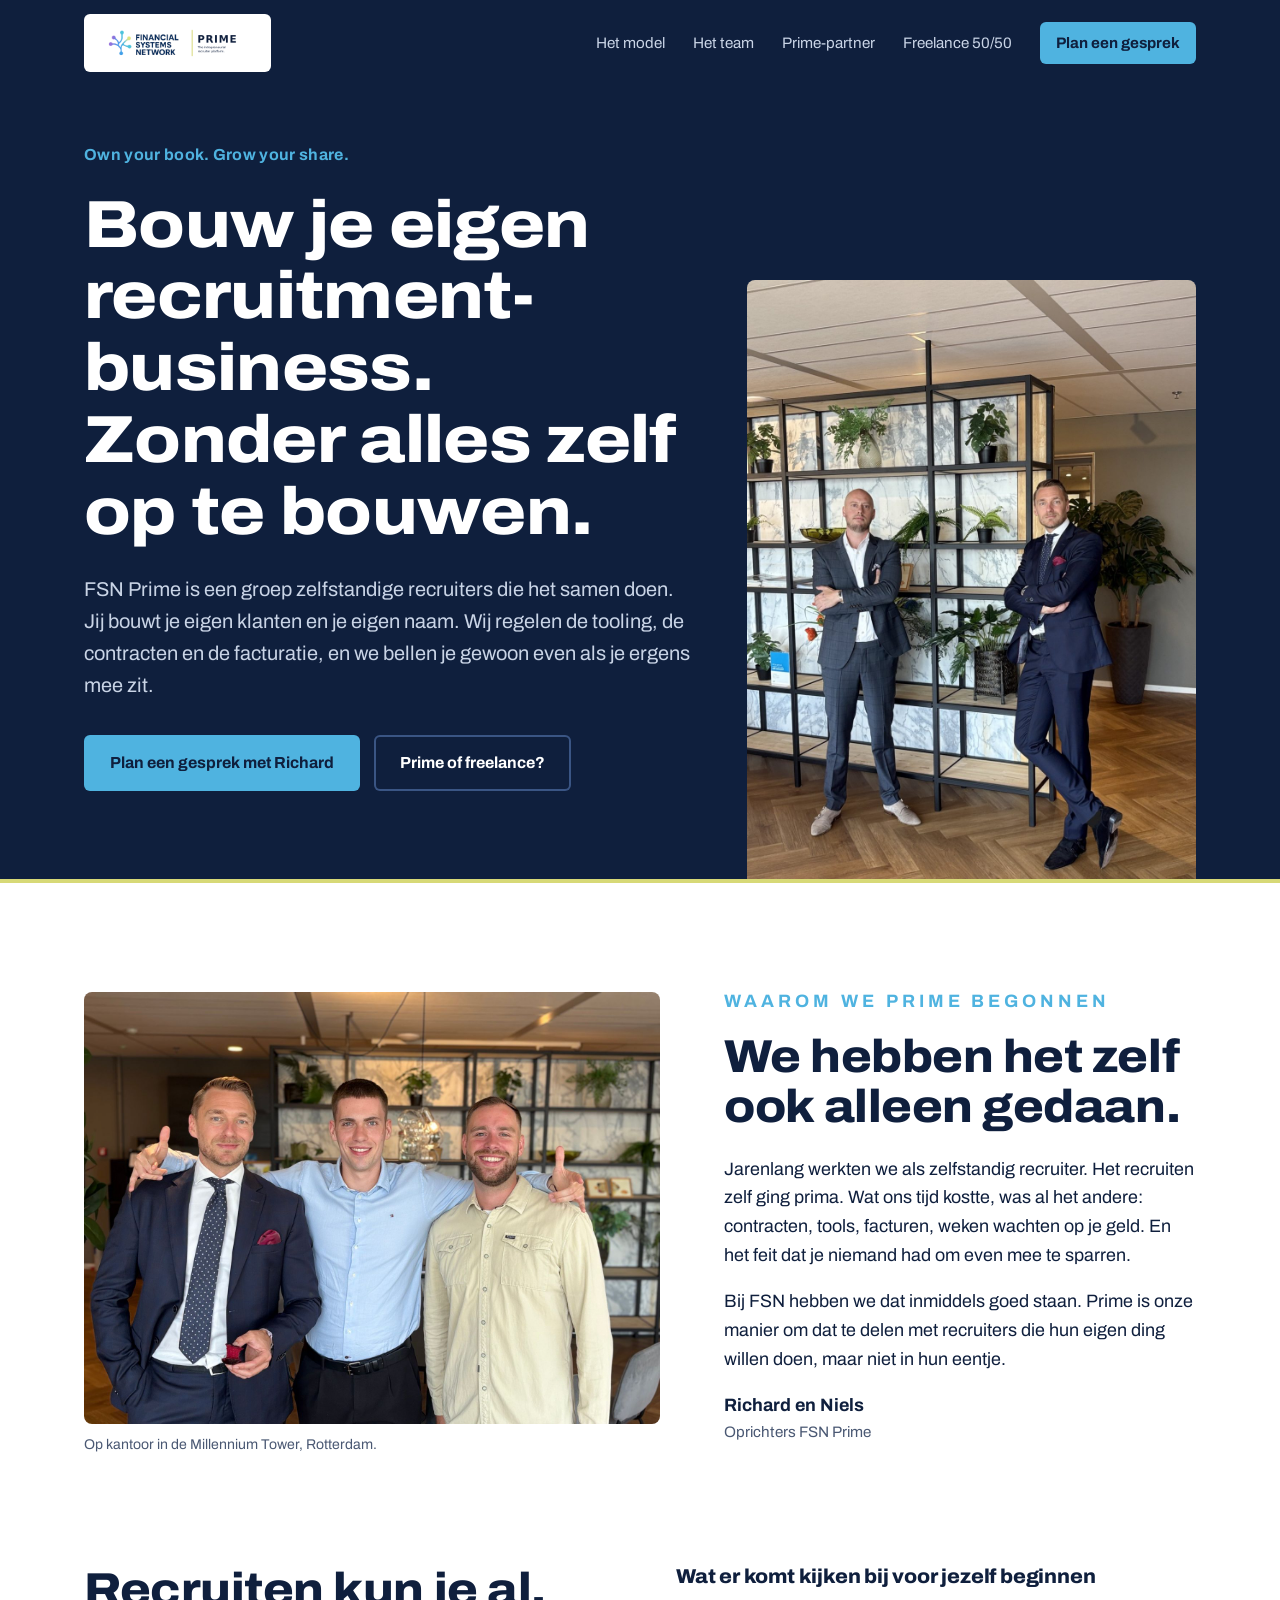
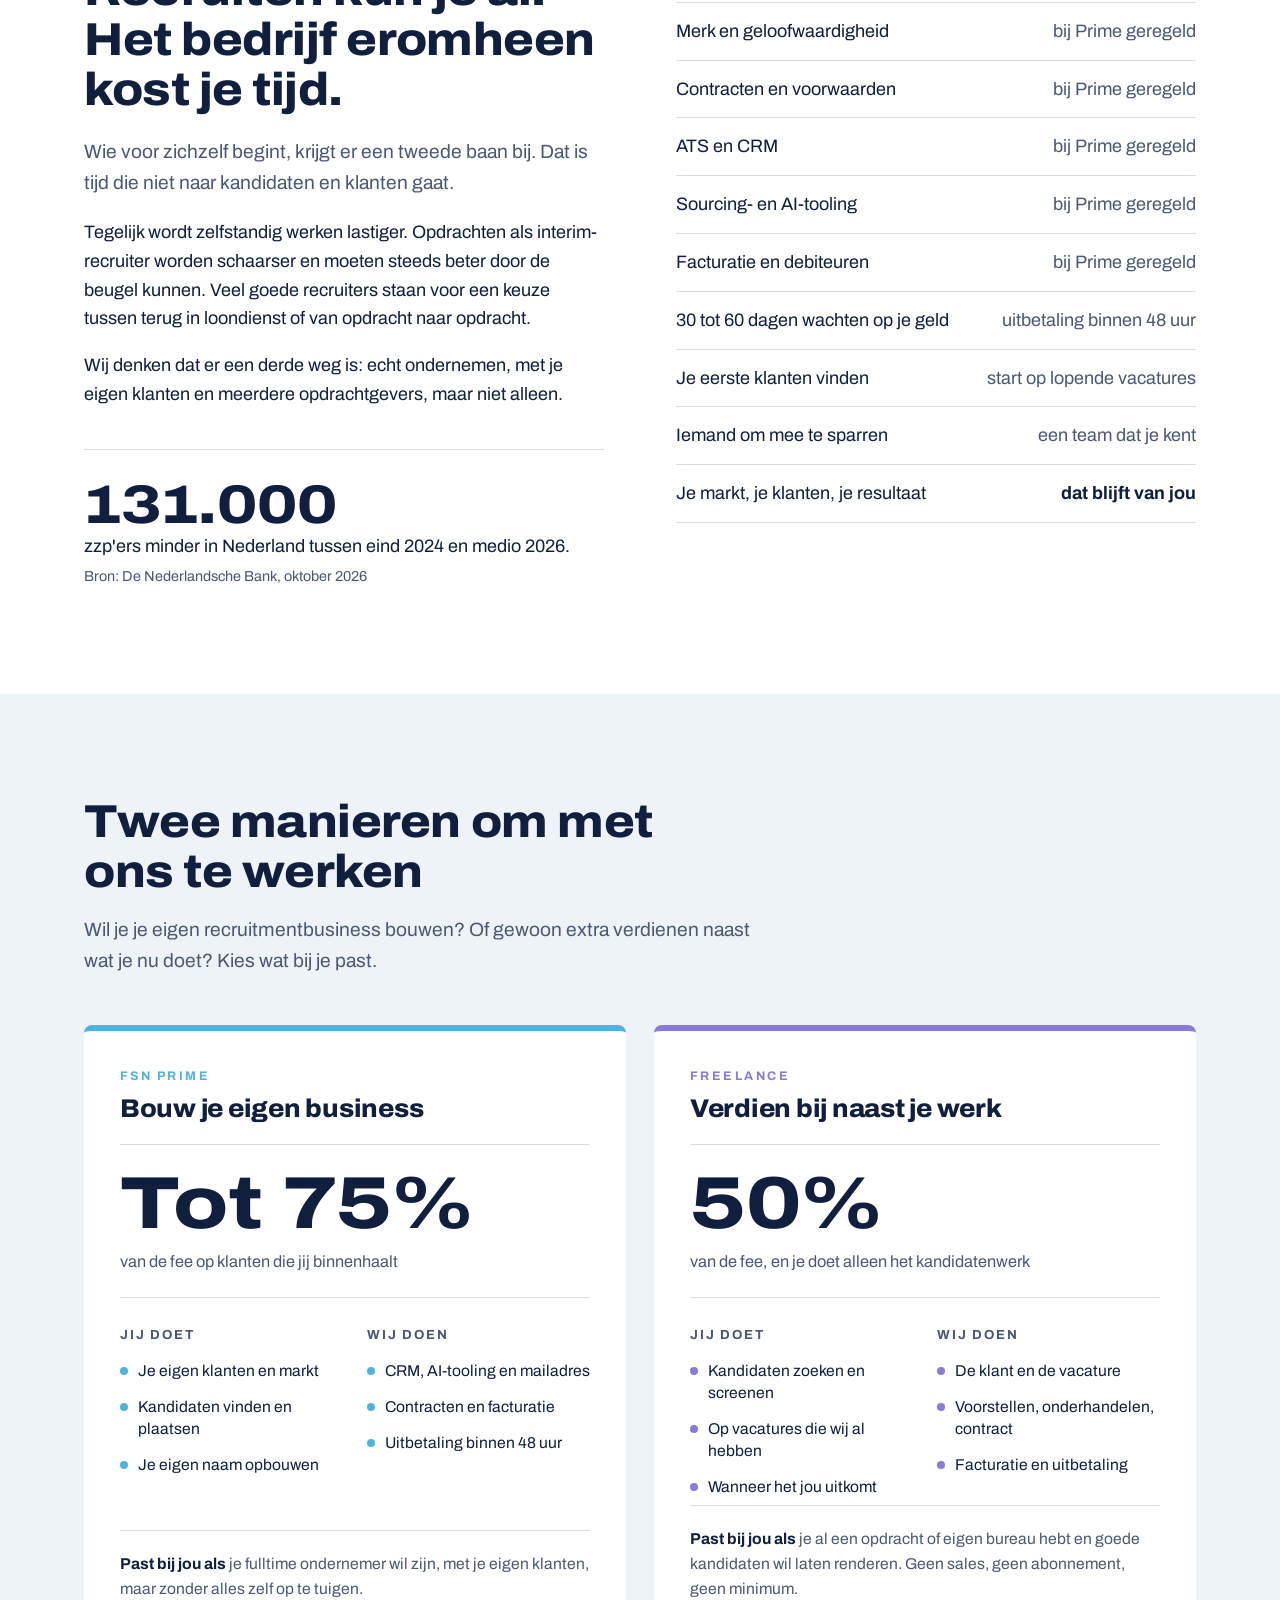
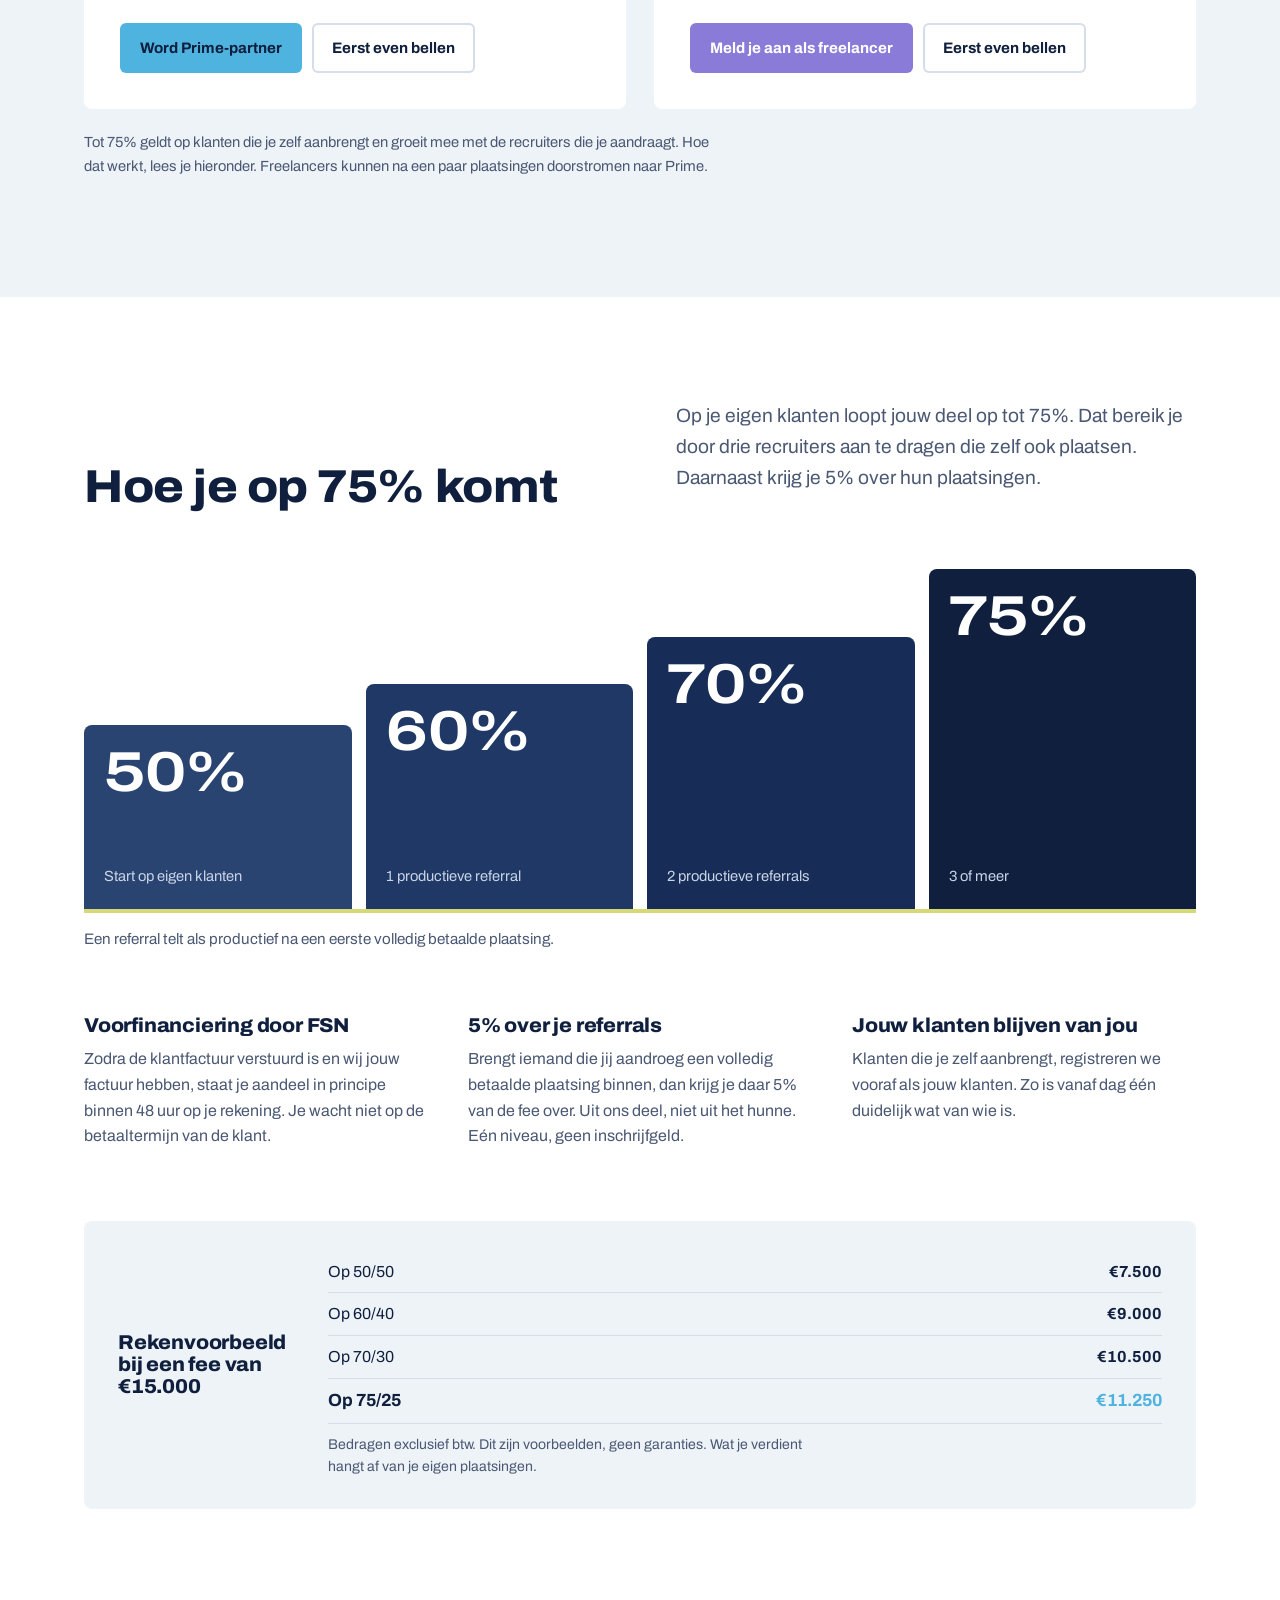
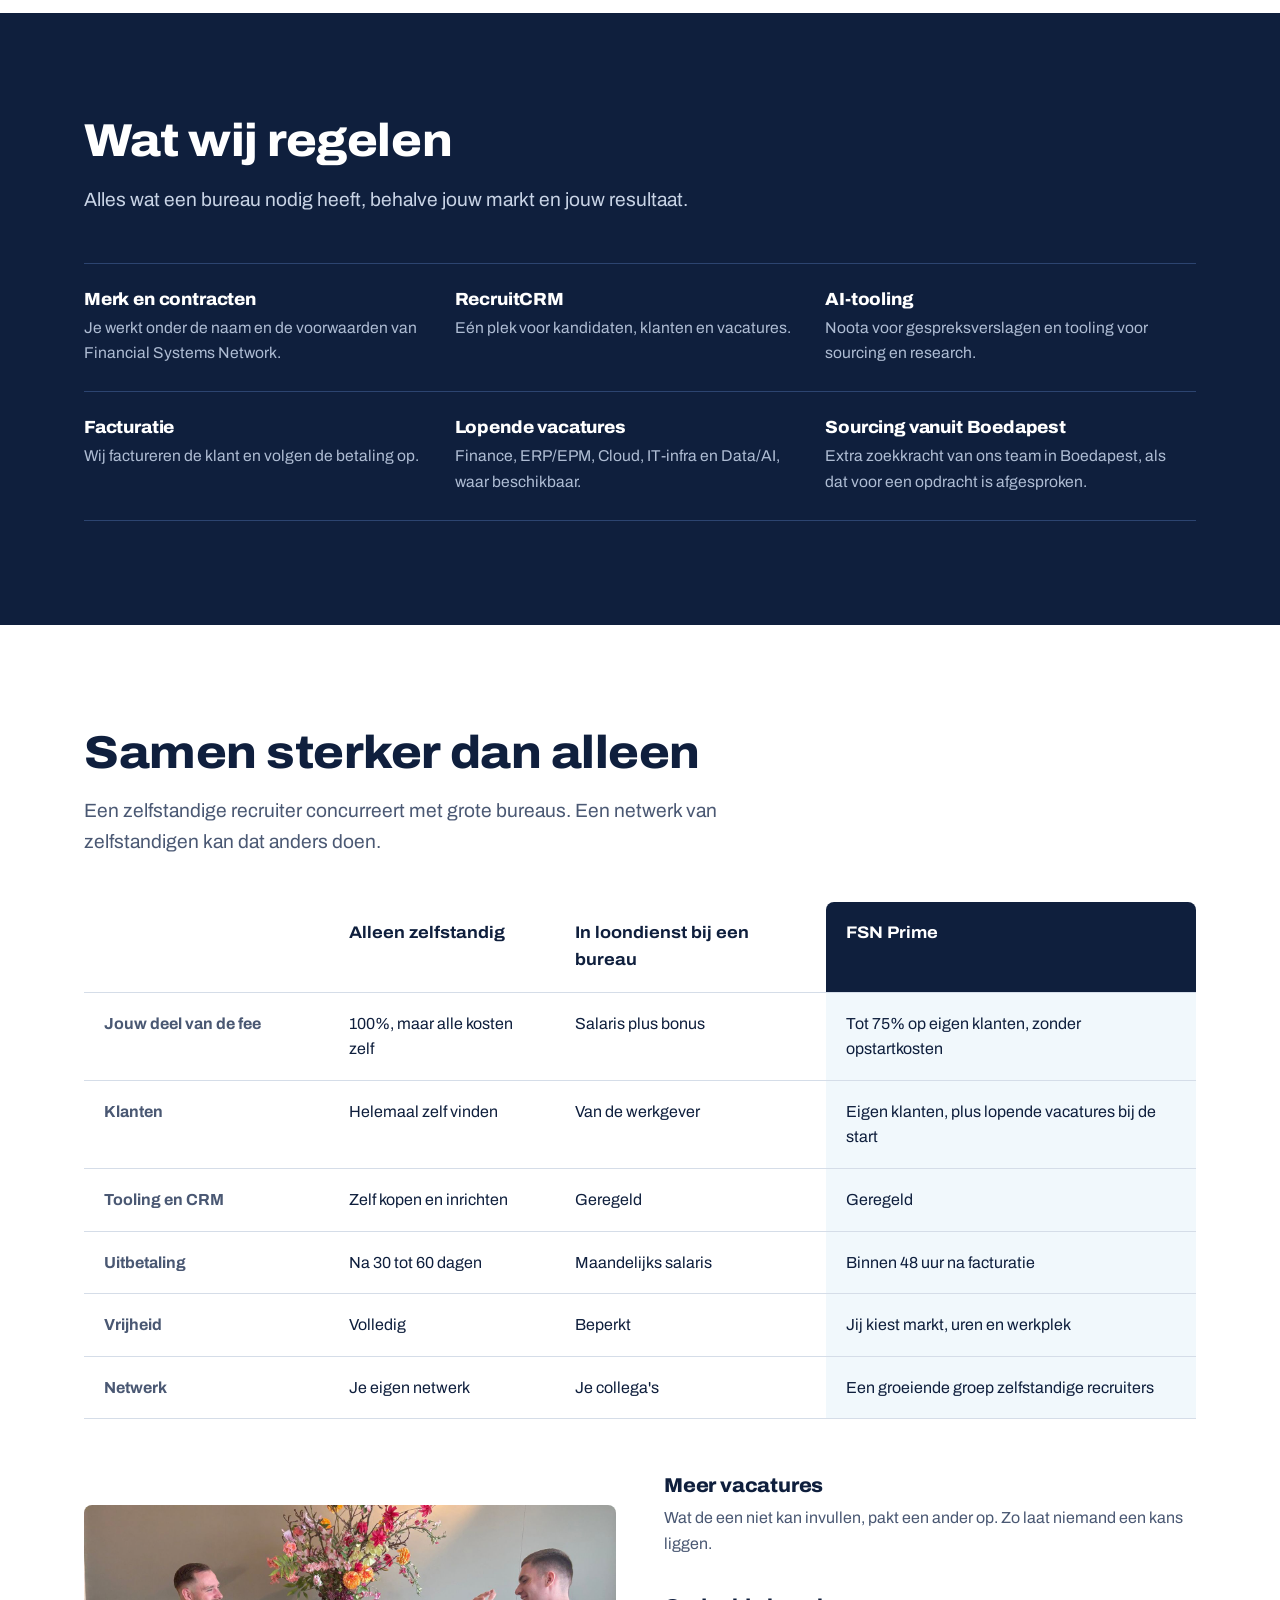
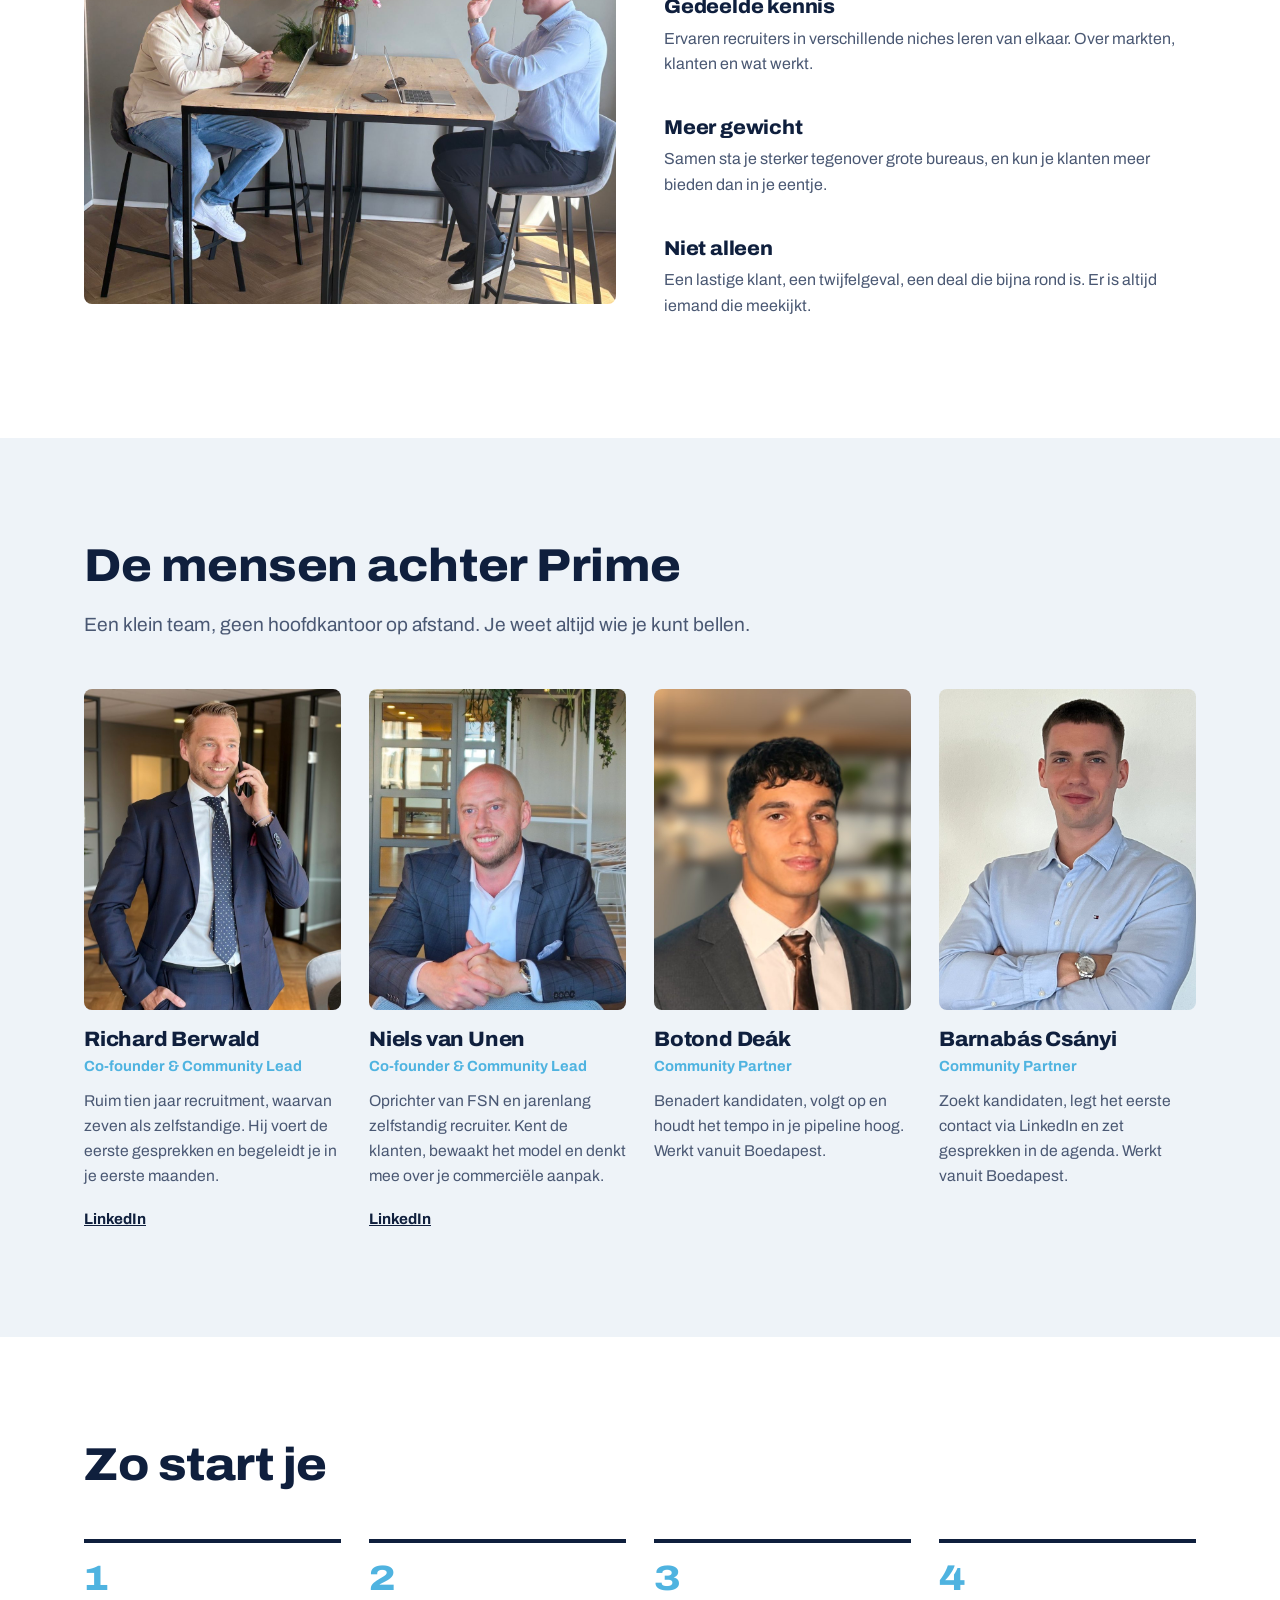
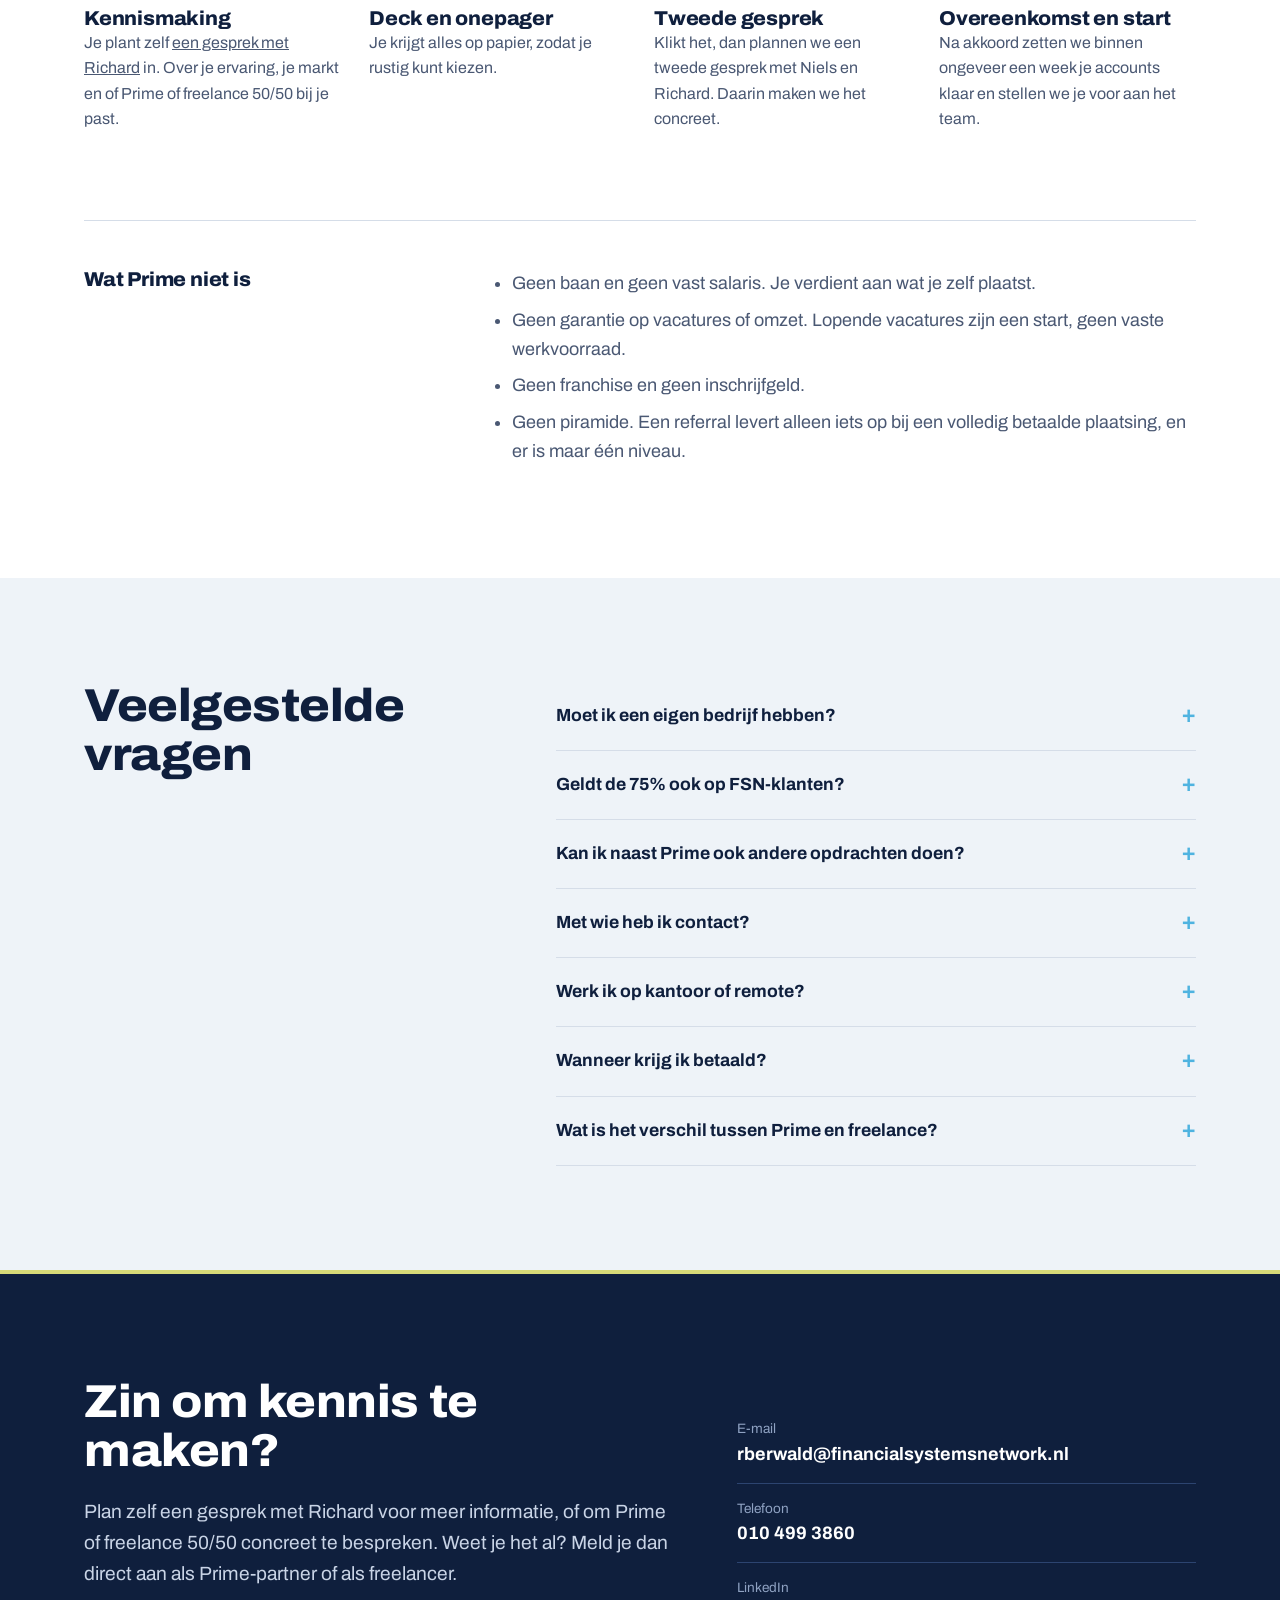
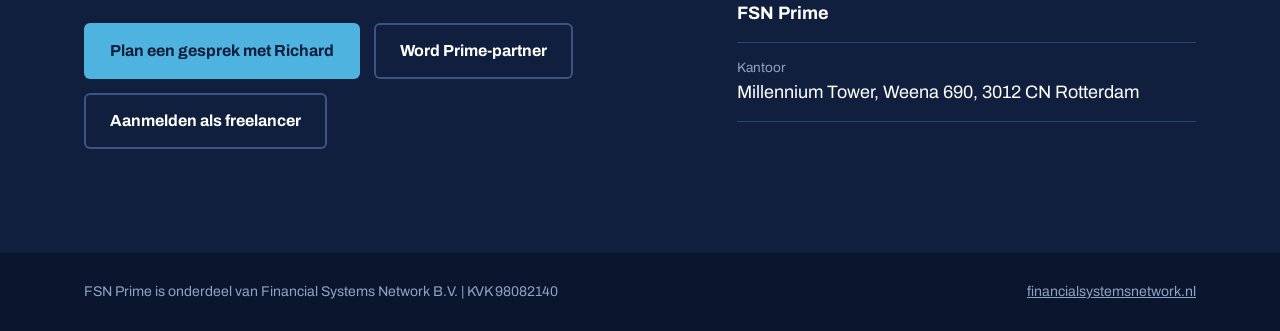
==== commit 805451eb: "Volledige namen Barnabás Csányi en Botond Deák Co-Authored-By: Claude Opus 5.5 <noreply@anthropic.co" ====
--- a/index.html
+++ b/index.html
@@ -231,24 +231,24 @@
         <h3>Richard Berwald</h3>
         <p class="role">Co-founder &amp; Community Lead</p>
         <p>Ruim tien jaar recruitment, waarvan zeven als zelfstandige. Hij voert de eerste gesprekken en begeleidt je in je eerste maanden.</p>
-        <a href="https://www.linkedin.com/in/richardberwald/" target="_blank" rel="noopener">LinkedIn</a>
+        <a href="https://www.linkedin.com/in/richard-berwald/" target="_blank" rel="noopener">LinkedIn</a>
       </article>
       <article class="member">
         <img src="/assets/niels.jpg" alt="Niels van Unen" width="800" height="1000">
         <h3>Niels van Unen</h3>
         <p class="role">Co-founder &amp; Community Lead</p>
         <p>Oprichter van FSN en jarenlang zelfstandig recruiter. Kent de klanten, bewaakt het model en denkt mee over je commerciële aanpak.</p>
-        <a href="https://www.linkedin.com/company/fsn-prime/" target="_blank" rel="noopener">LinkedIn</a>
+        <a href="https://www.linkedin.com/in/nielsvanunen/" target="_blank" rel="noopener">LinkedIn</a>
       </article>
       <article class="member">
-        <img src="/assets/bobo.jpg" alt="Botond" width="800" height="1000">
-        <h3>Botond</h3>
+        <img src="/assets/bobo.jpg" alt="Botond Deák" width="800" height="1000">
+        <h3>Botond Deák</h3>
         <p class="role">Community Partner</p>
         <p>Benadert kandidaten, volgt op en houdt het tempo in je pipeline hoog. Werkt vanuit Boedapest.</p>
       </article>
       <article class="member">
-        <img src="/assets/barnie.jpg" alt="Barnabás" width="800" height="1000">
-        <h3>Barnabás</h3>
+        <img src="/assets/barnie.jpg" alt="Barnabás Csányi" width="800" height="1000">
+        <h3>Barnabás Csányi</h3>
         <p class="role">Community Partner</p>
         <p>Zoekt kandidaten, legt het eerste contact via LinkedIn en zet gesprekken in de agenda. Werkt vanuit Boedapest.</p>
       </article>
@@ -285,7 +285,7 @@
       <details><summary>Moet ik een eigen bedrijf hebben?</summary><p>Ja. Je werkt vanuit je eigen onderneming, in Nederland of een ander EU-land, met een geldig btw-nummer. Heb je die nog niet, dan helpen we je praktisch op weg.</p></details>
       <details><summary>Geldt de 75% ook op FSN-klanten?</summary><p>Nee. De groei naar 75% geldt op klanten die je zelf aanbrengt. Plaatsingen bij FSN-klanten zijn tijdens de startfase 50/50.</p></details>
       <details><summary>Kan ik naast Prime ook andere opdrachten doen?</summary><p>Ja. Je bent zelfstandig ondernemer en mag voor meerdere opdrachtgevers werken.</p></details>
-      <details><summary>Met wie heb ik contact?</summary><p>Met Richard voor de begeleiding, met Niels over klanten, en met Barnabás en Botond als je extra sourcing nodig hebt. Een klein team, dus je hoeft nooit lang te zoeken.</p></details>
+      <details><summary>Met wie heb ik contact?</summary><p>Met Richard Berwald voor de begeleiding, met Niels van Unen over klanten, en met Barnabás Csányi en Botond Deák als je extra sourcing nodig hebt. Een klein team, dus je hoeft nooit lang te zoeken.</p></details>
       <details><summary>Werk ik op kantoor of remote?</summary><p>Je kiest zelf waar en wanneer je werkt. Ons kantoor in Rotterdam staat open als je er wil werken.</p></details>
       <details><summary>Wanneer krijg ik betaald?</summary><p>In principe binnen 48 uur nadat de klantfactuur verstuurd is en wij jouw factuur hebben ontvangen. FSN financiert dat voor.</p></details>
       <details><summary>Wat is het verschil tussen Prime en freelance?</summary><p>Freelance is voor erbij: jij levert kandidaten op onze vacatures, wij doen de rest, en de fee delen we 50/50. Prime is voor wie een eigen business wil bouwen, met eigen klanten tegen tot 75% en onze volledige infrastructuur.</p></details>
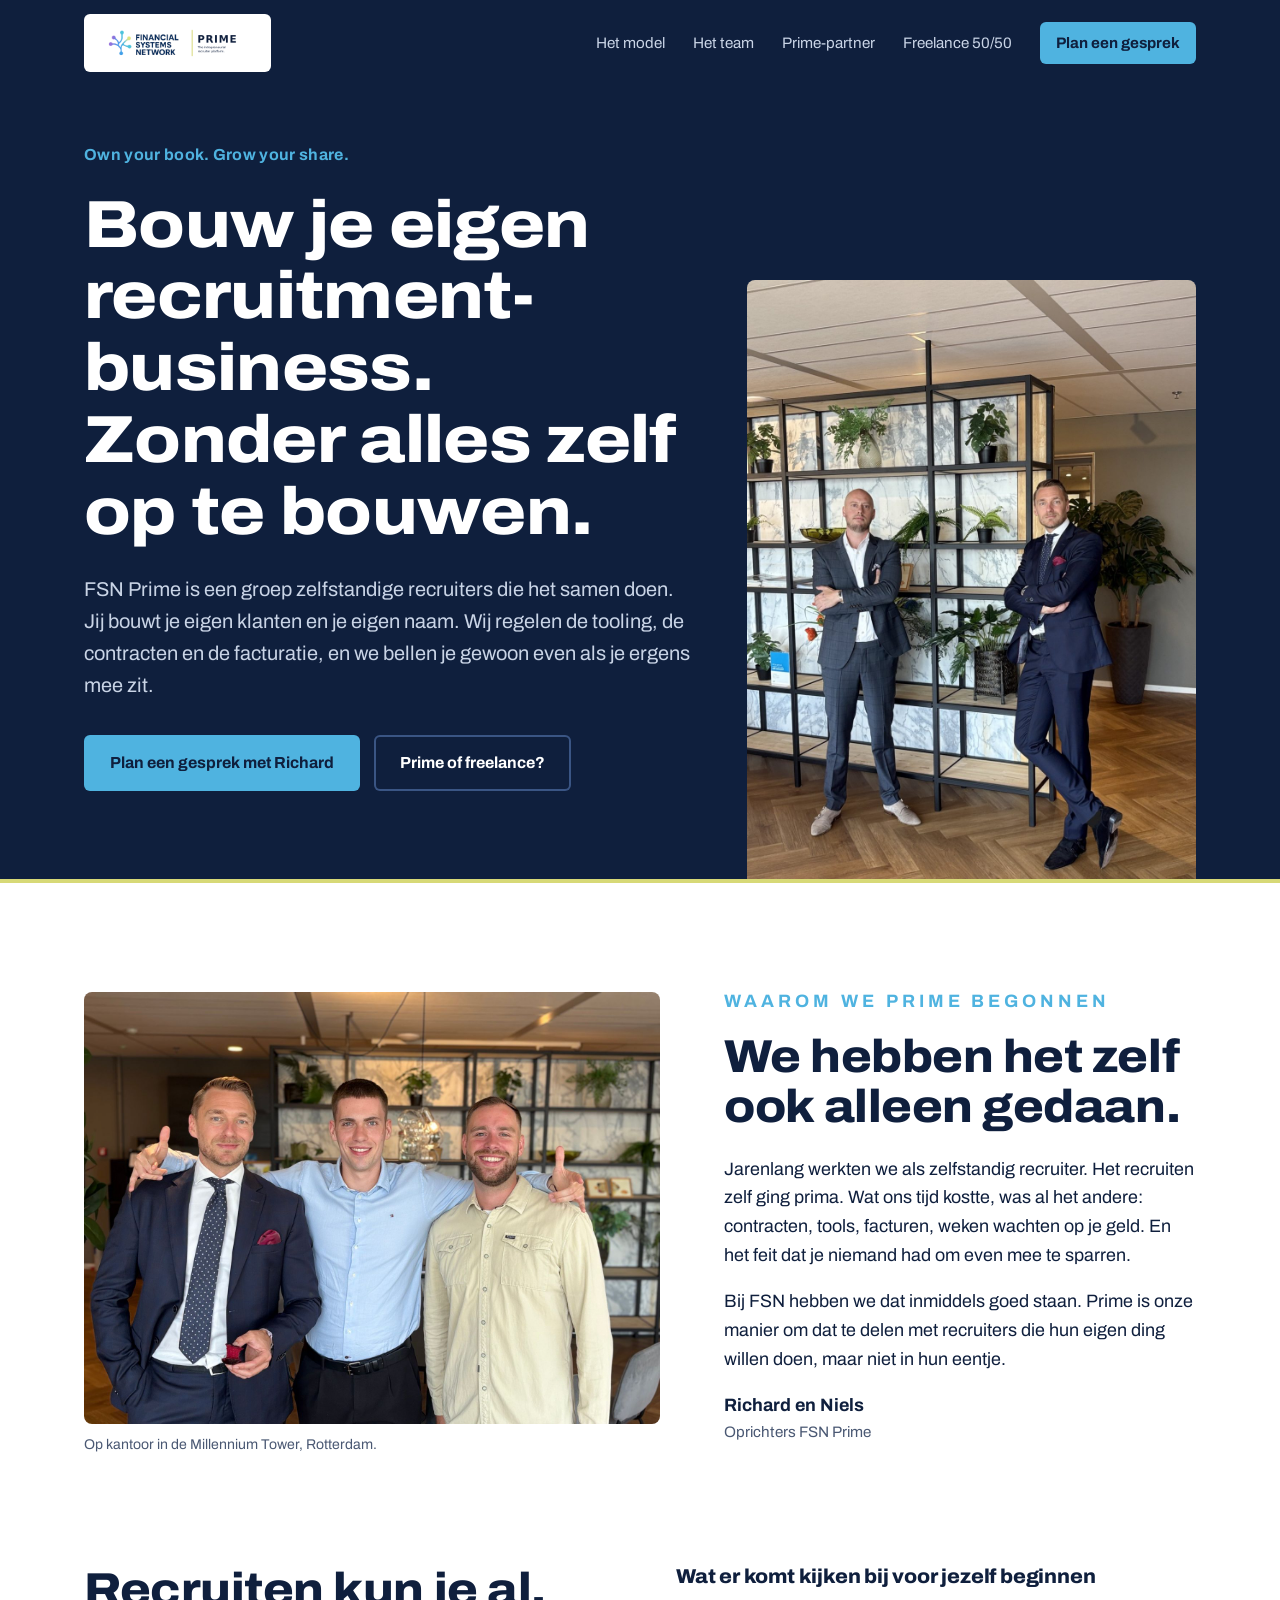
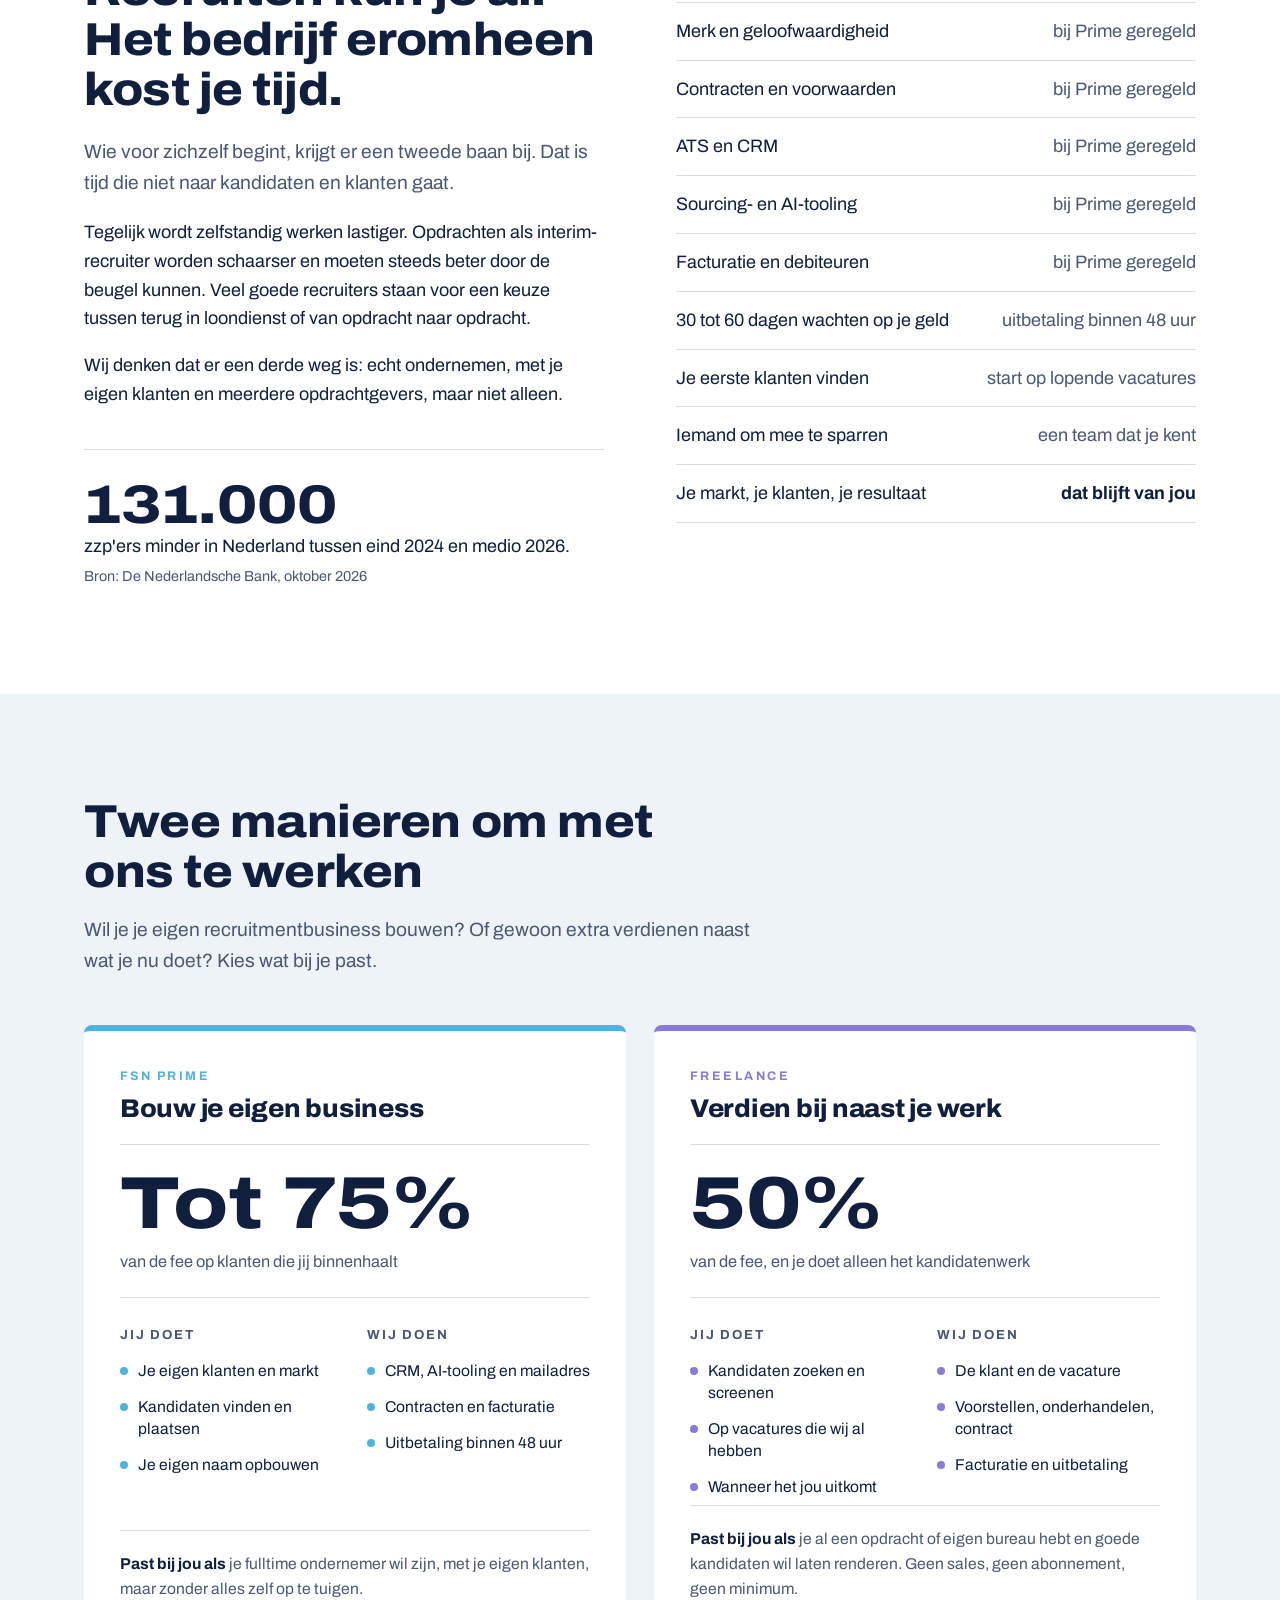
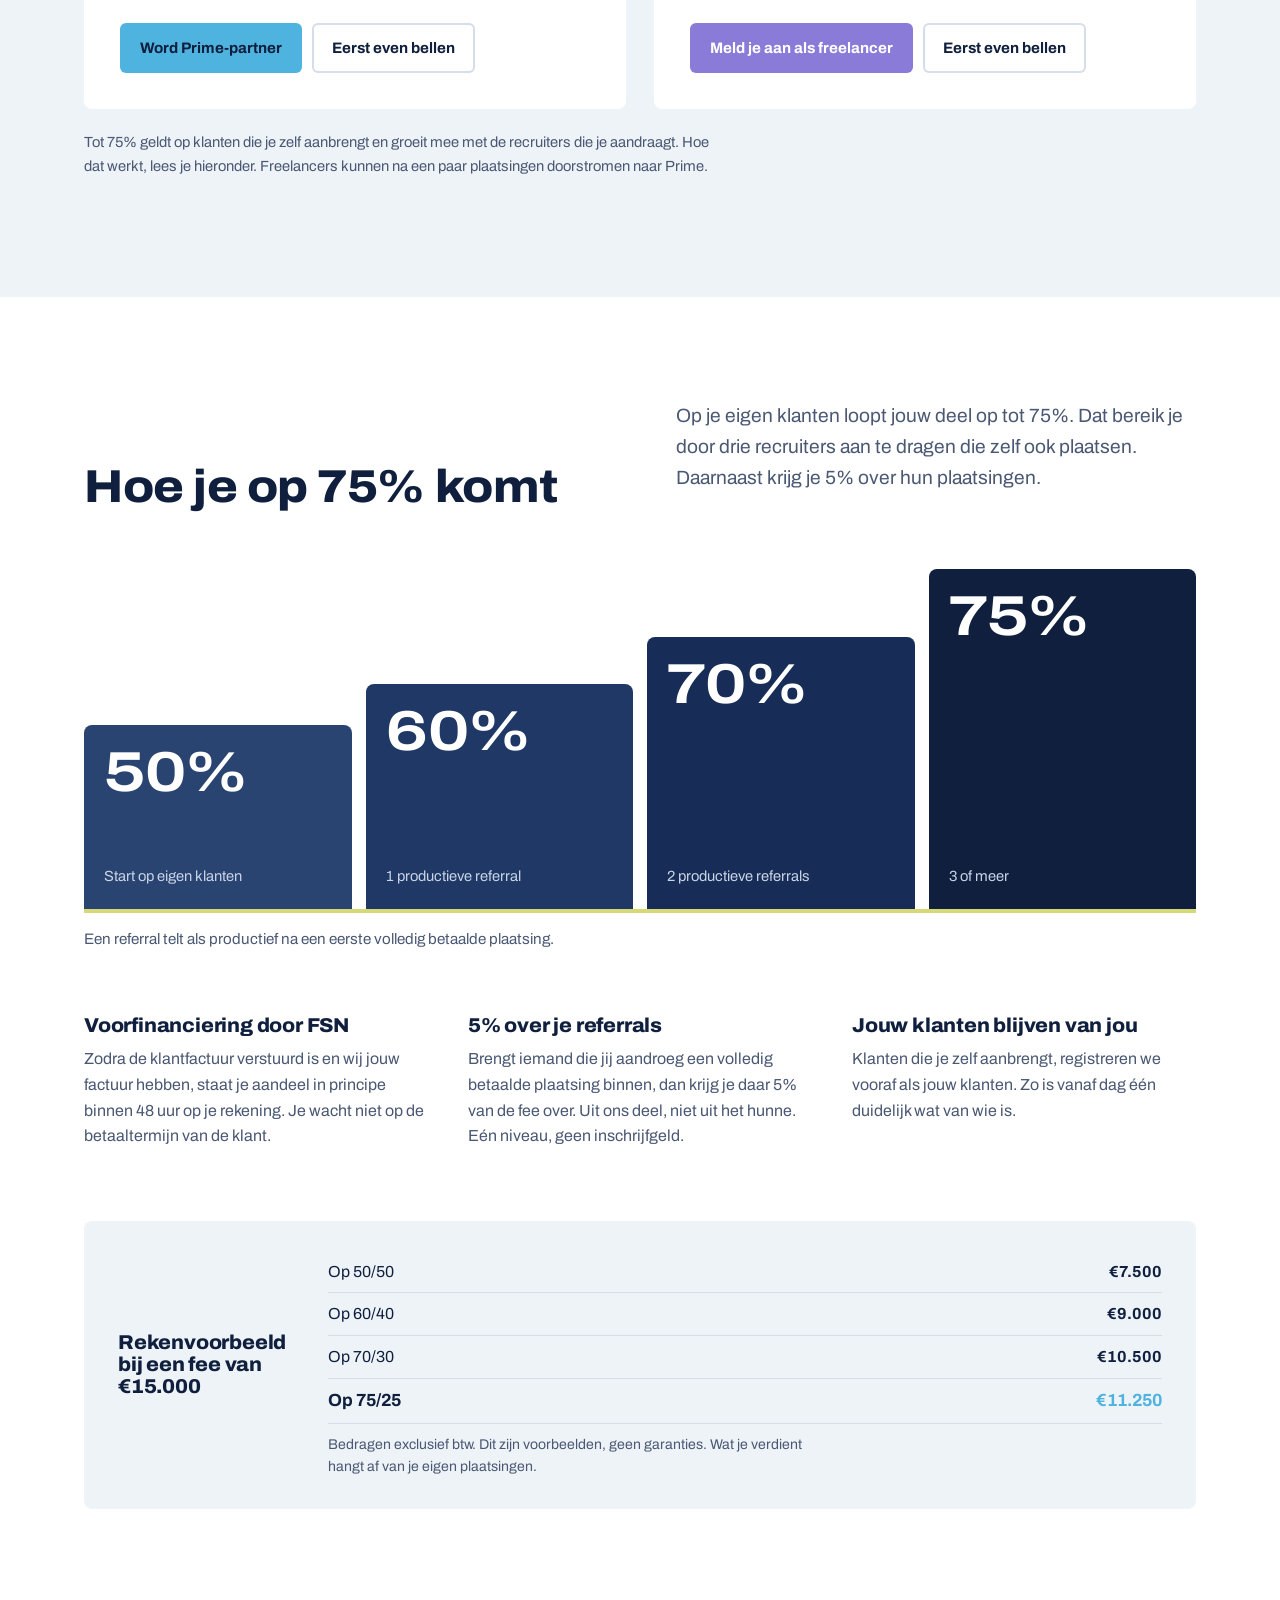
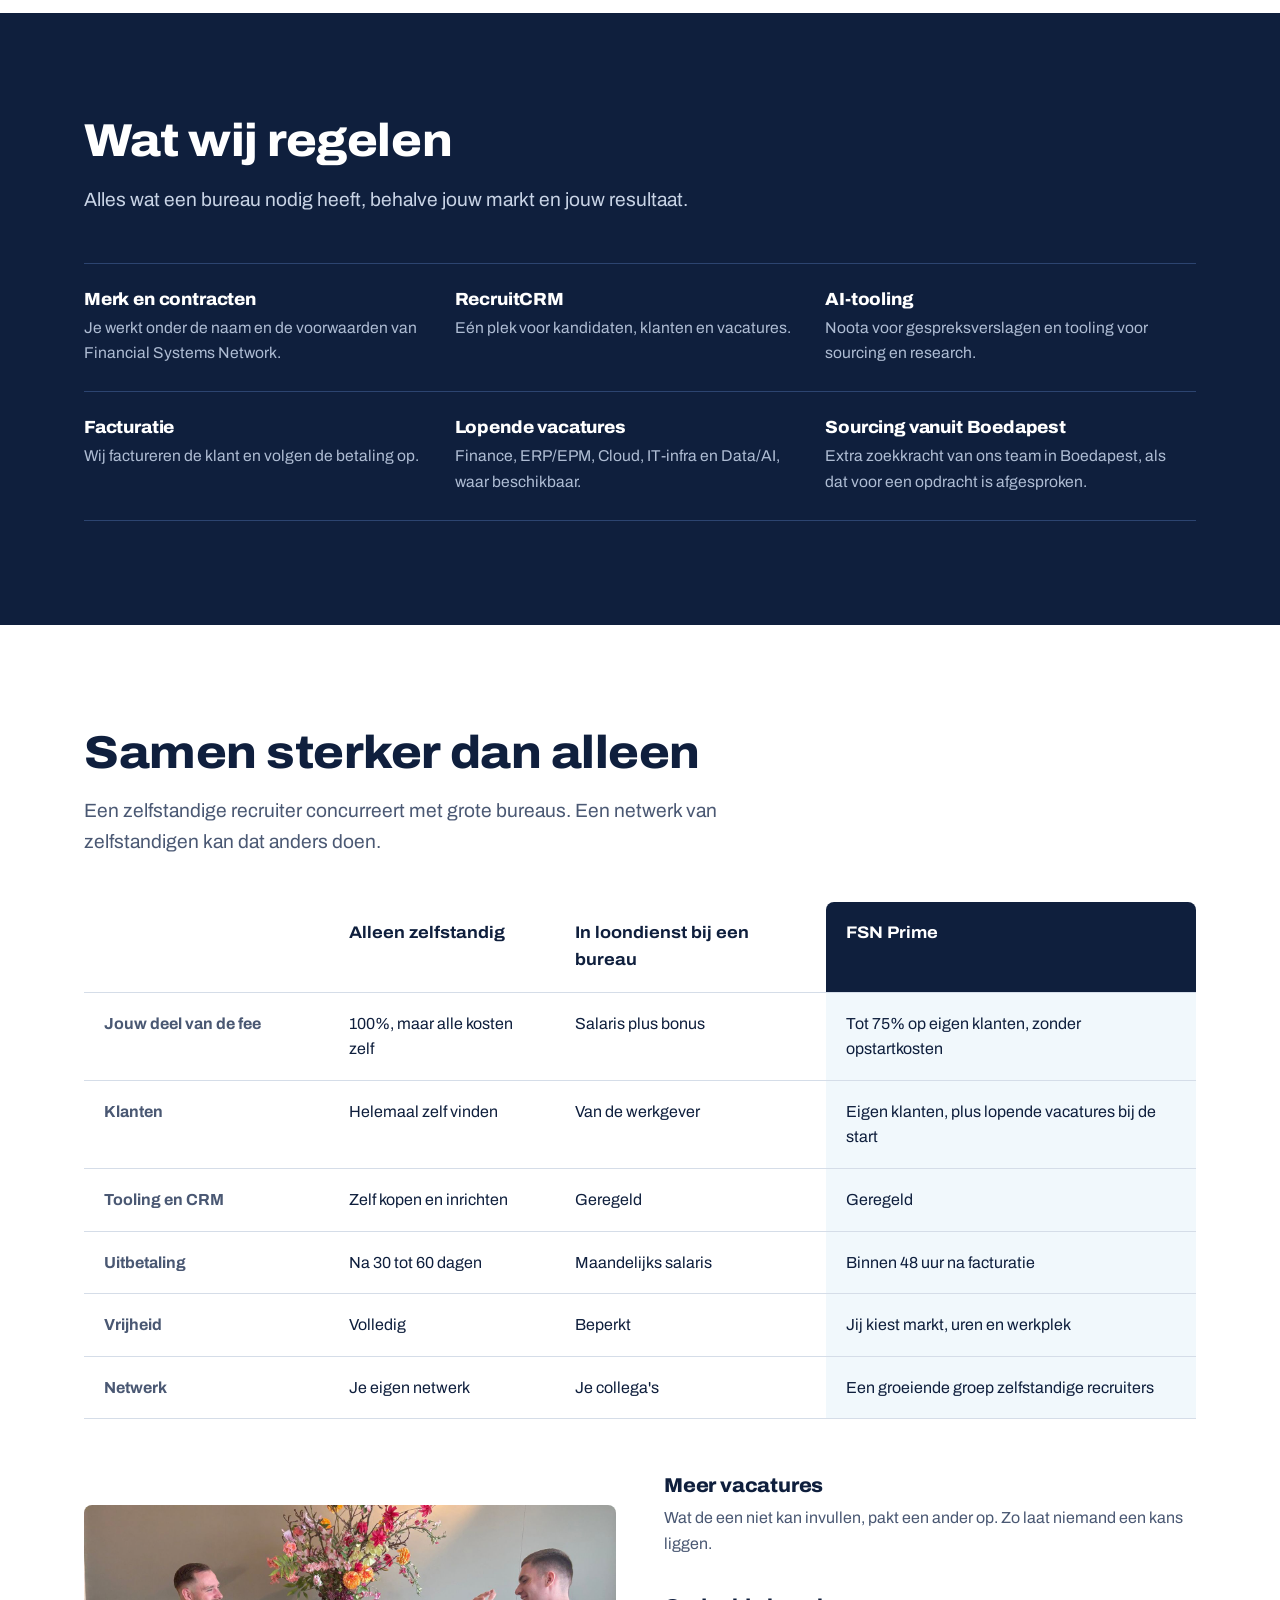
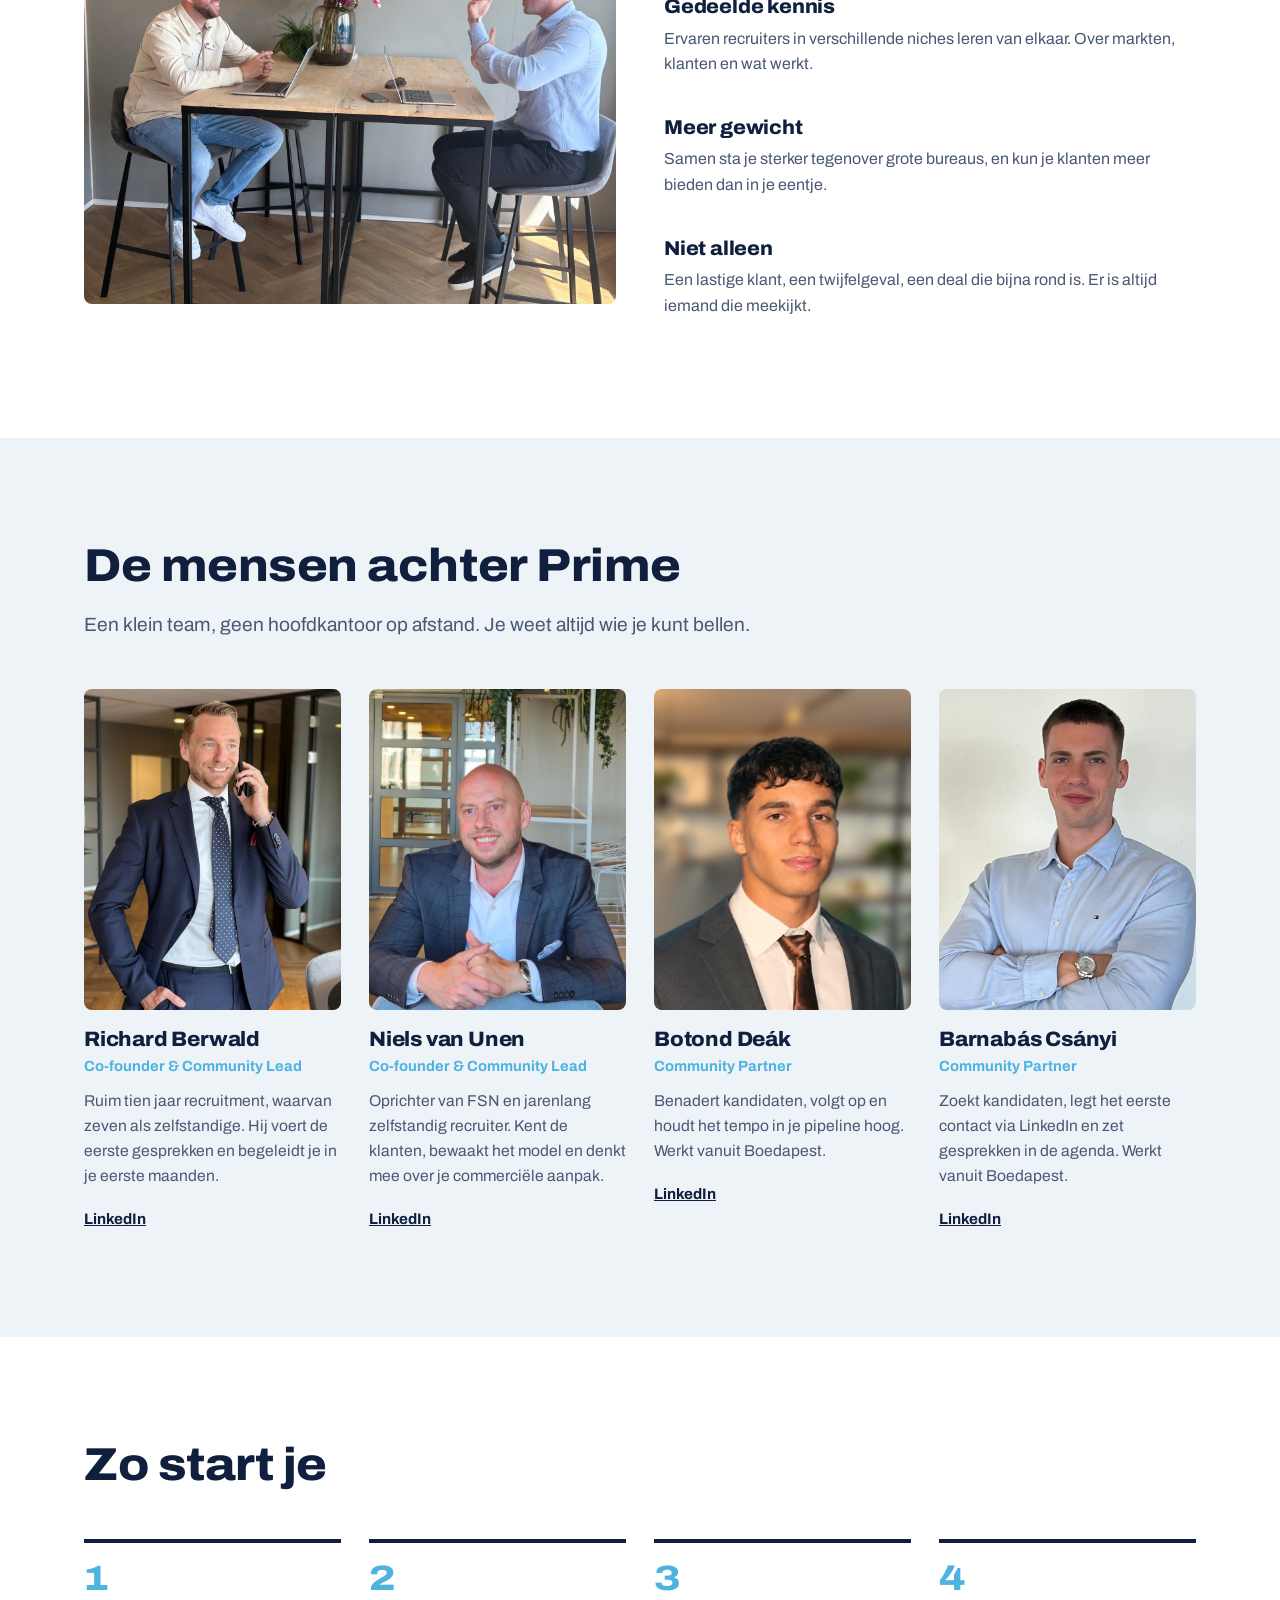
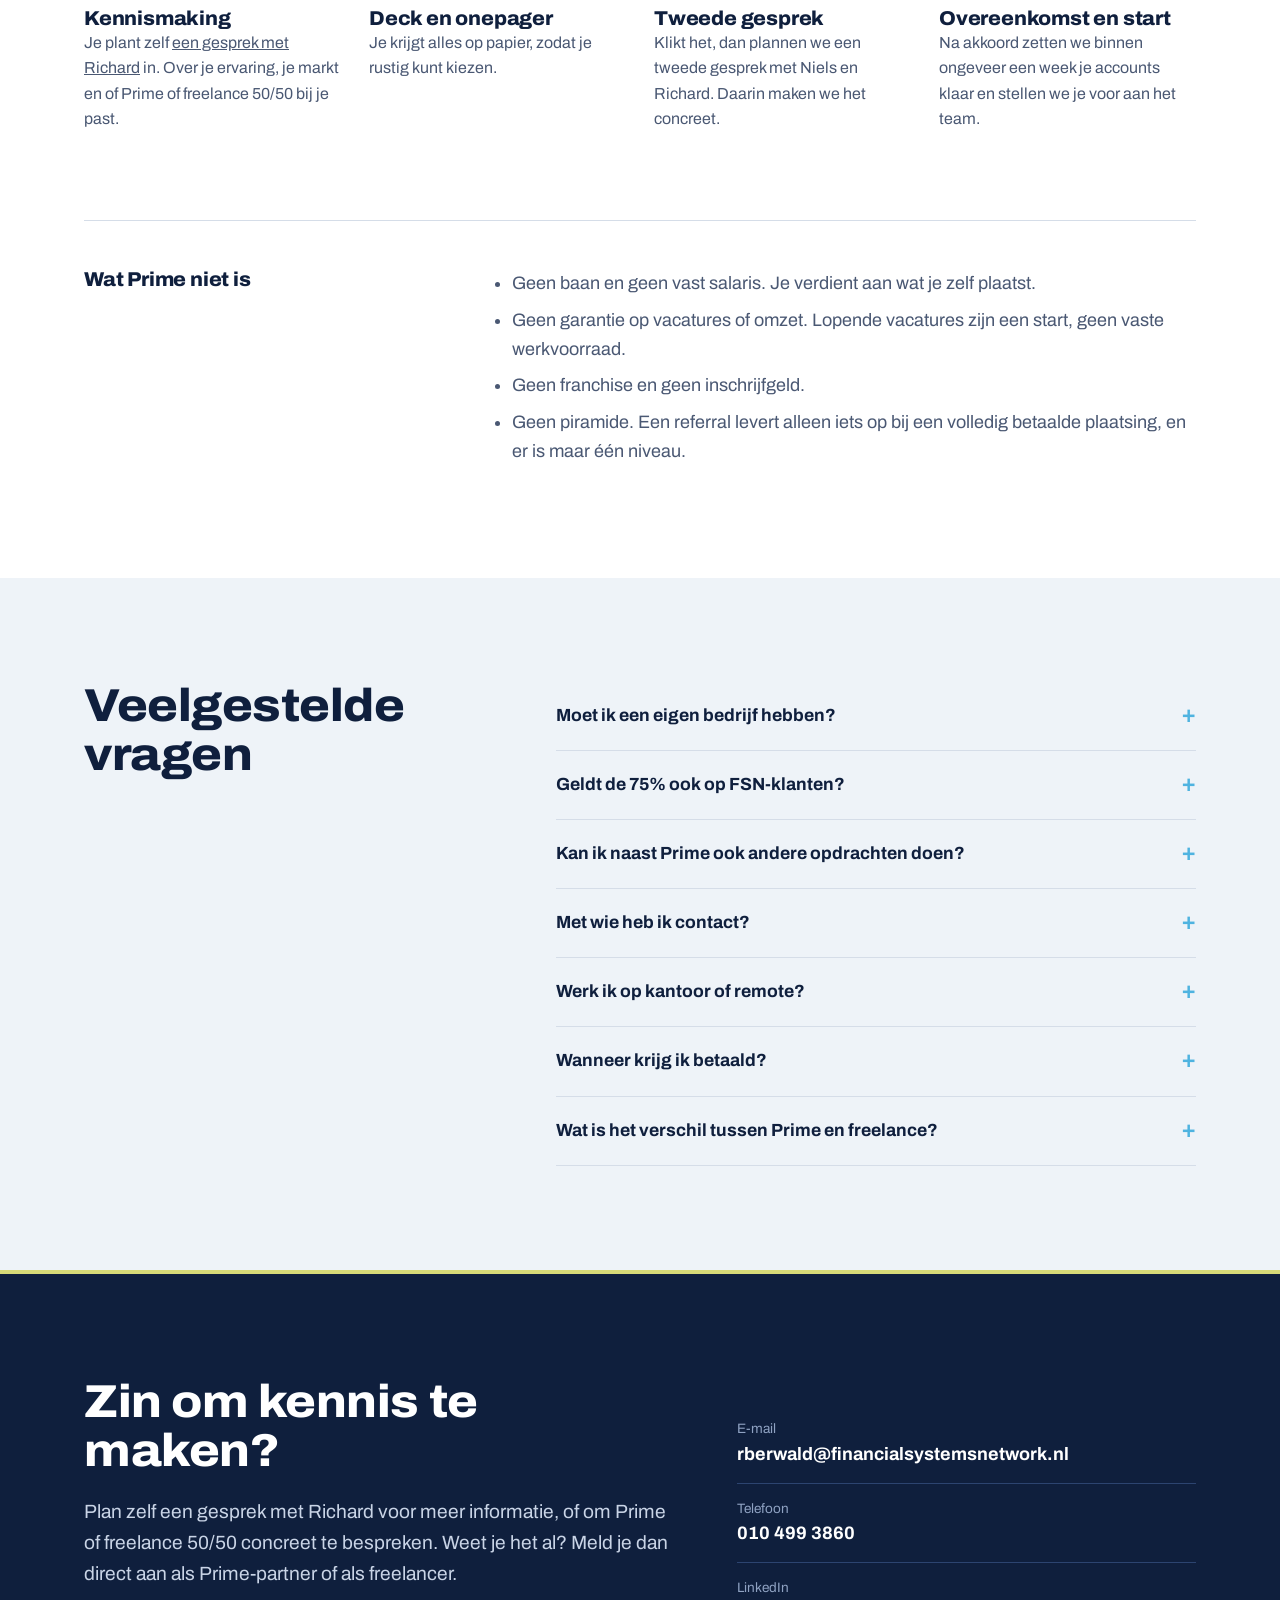
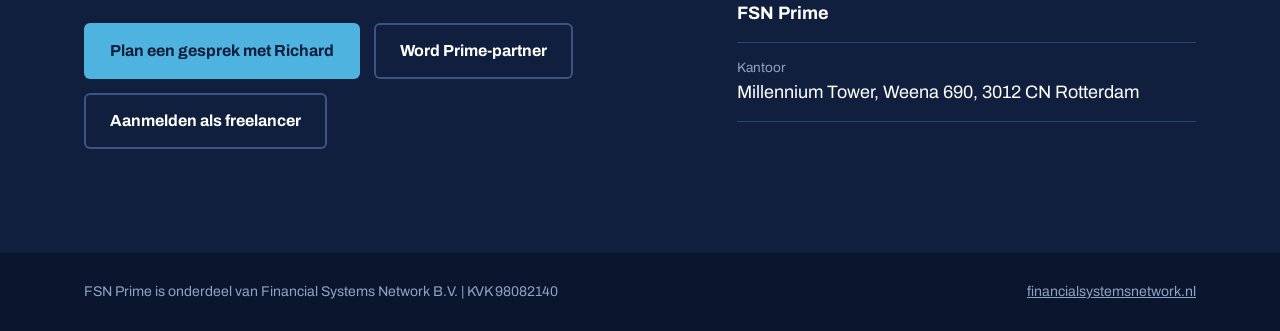
==== commit de2a4aad: "LinkedIn-links Botond Deák en Barnabás Csányi Co-Authored-By: Claude Opus 5.5 <noreply@anthropic.com" ====
--- a/index.html
+++ b/index.html
@@ -245,12 +245,14 @@
         <h3>Botond Deák</h3>
         <p class="role">Community Partner</p>
         <p>Benadert kandidaten, volgt op en houdt het tempo in je pipeline hoog. Werkt vanuit Boedapest.</p>
+        <a href="https://www.linkedin.com/in/botonddeak/" target="_blank" rel="noopener">LinkedIn</a>
       </article>
       <article class="member">
         <img src="/assets/barnie.jpg" alt="Barnabás Csányi" width="800" height="1000">
         <h3>Barnabás Csányi</h3>
         <p class="role">Community Partner</p>
         <p>Zoekt kandidaten, legt het eerste contact via LinkedIn en zet gesprekken in de agenda. Werkt vanuit Boedapest.</p>
+        <a href="https://www.linkedin.com/in/barnabascs/" target="_blank" rel="noopener">LinkedIn</a>
       </article>
     </div>
   </div>
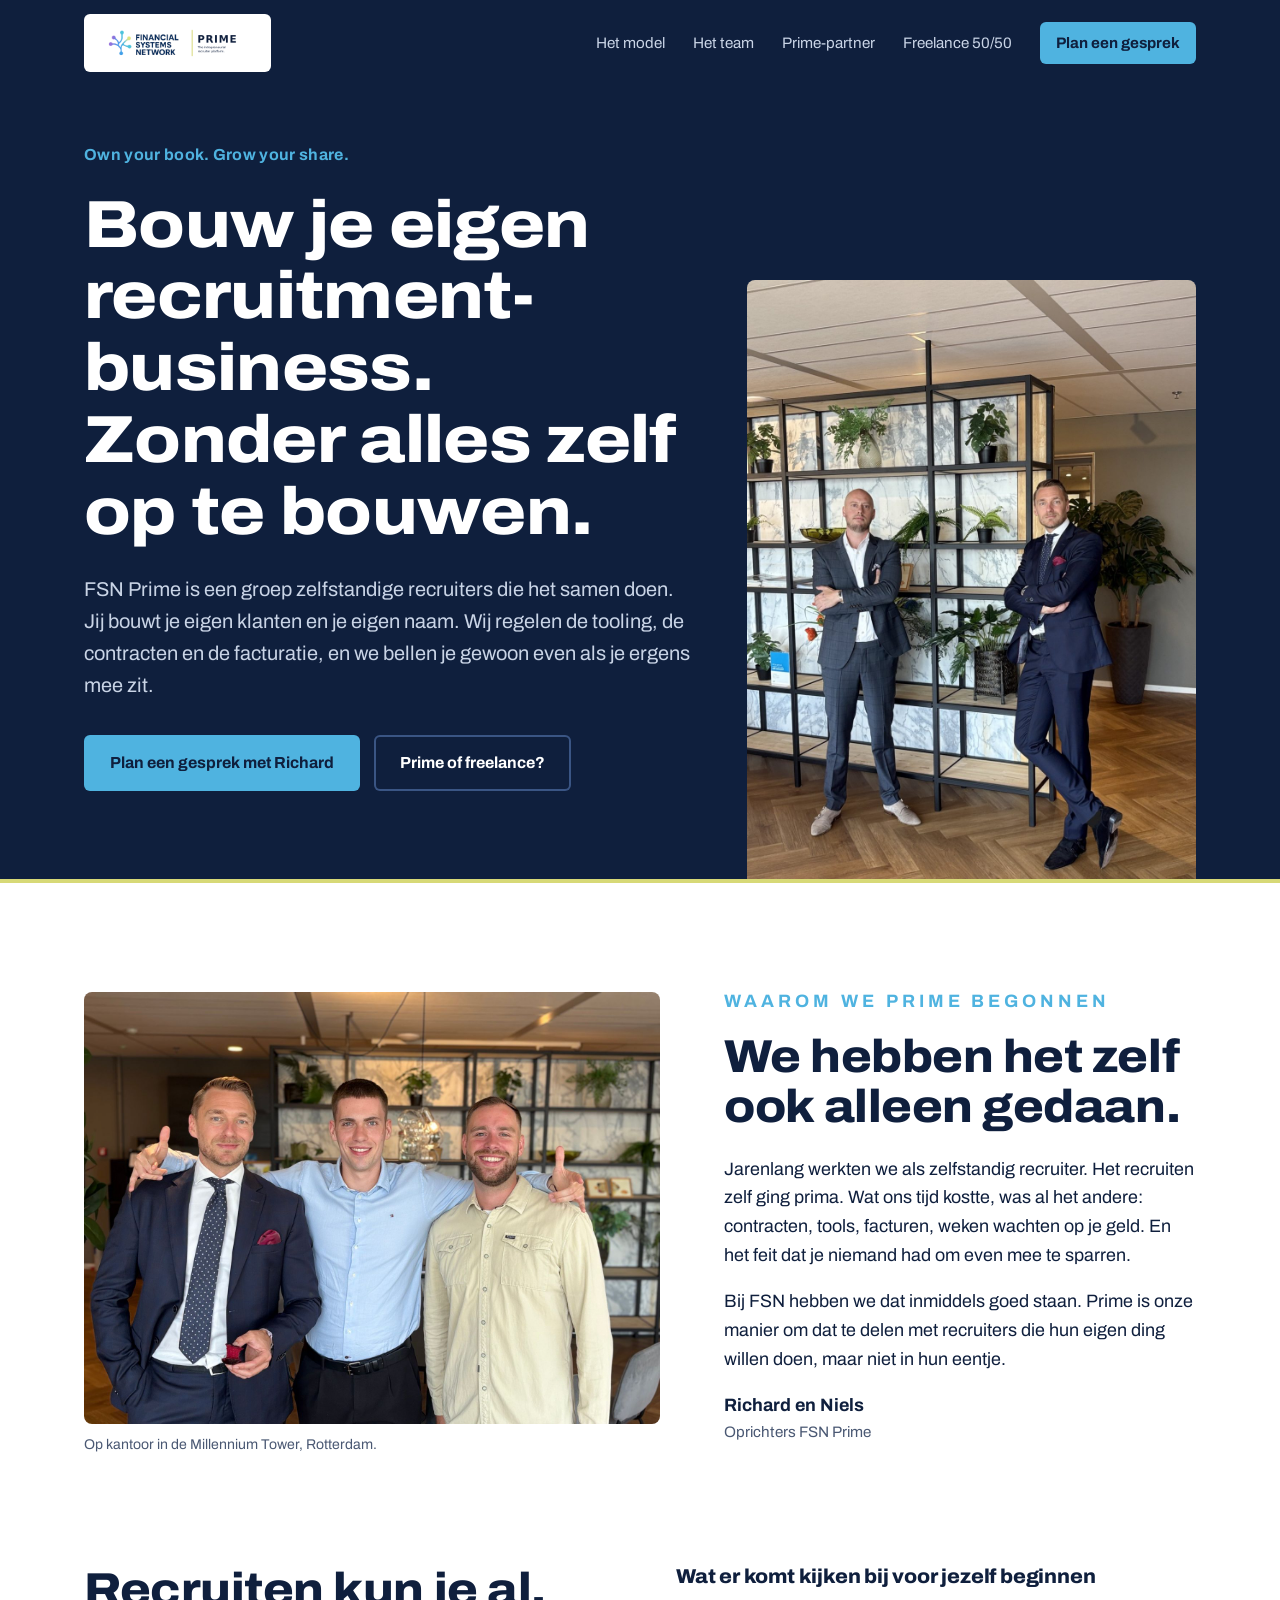
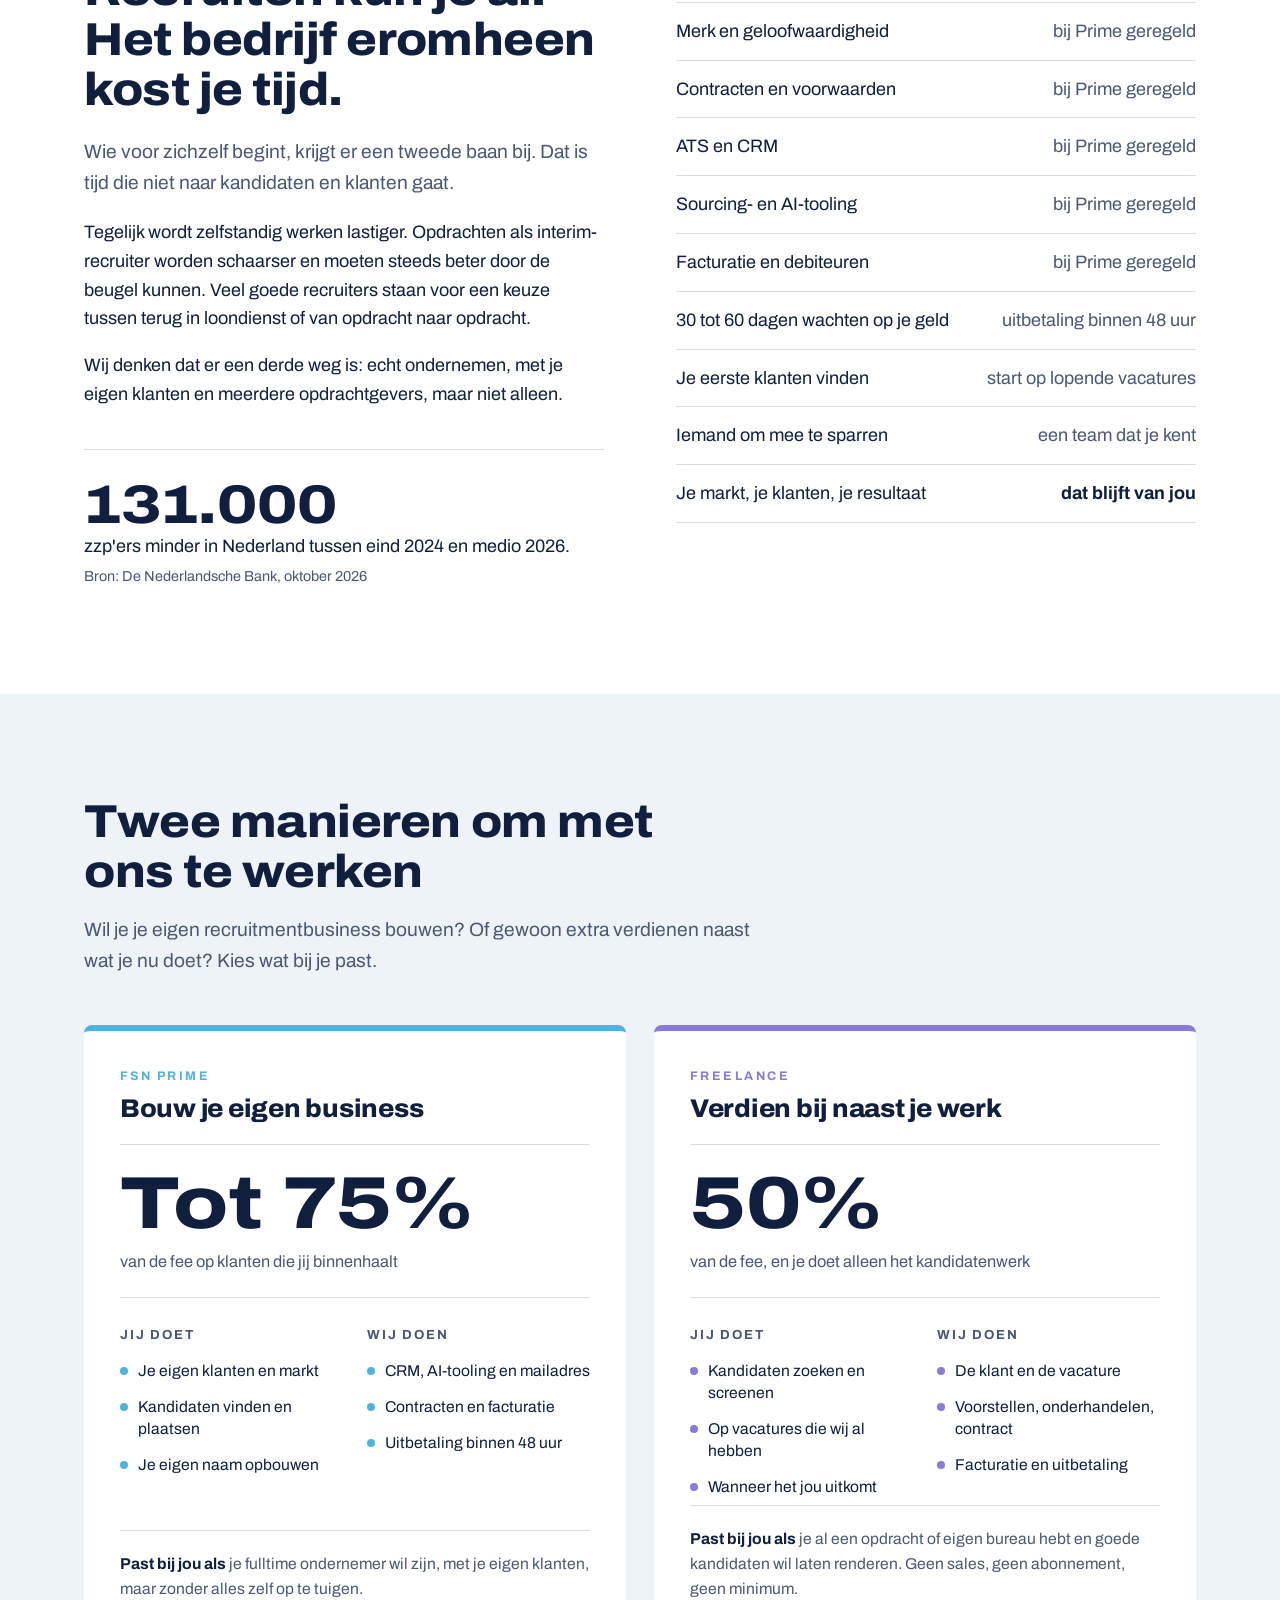
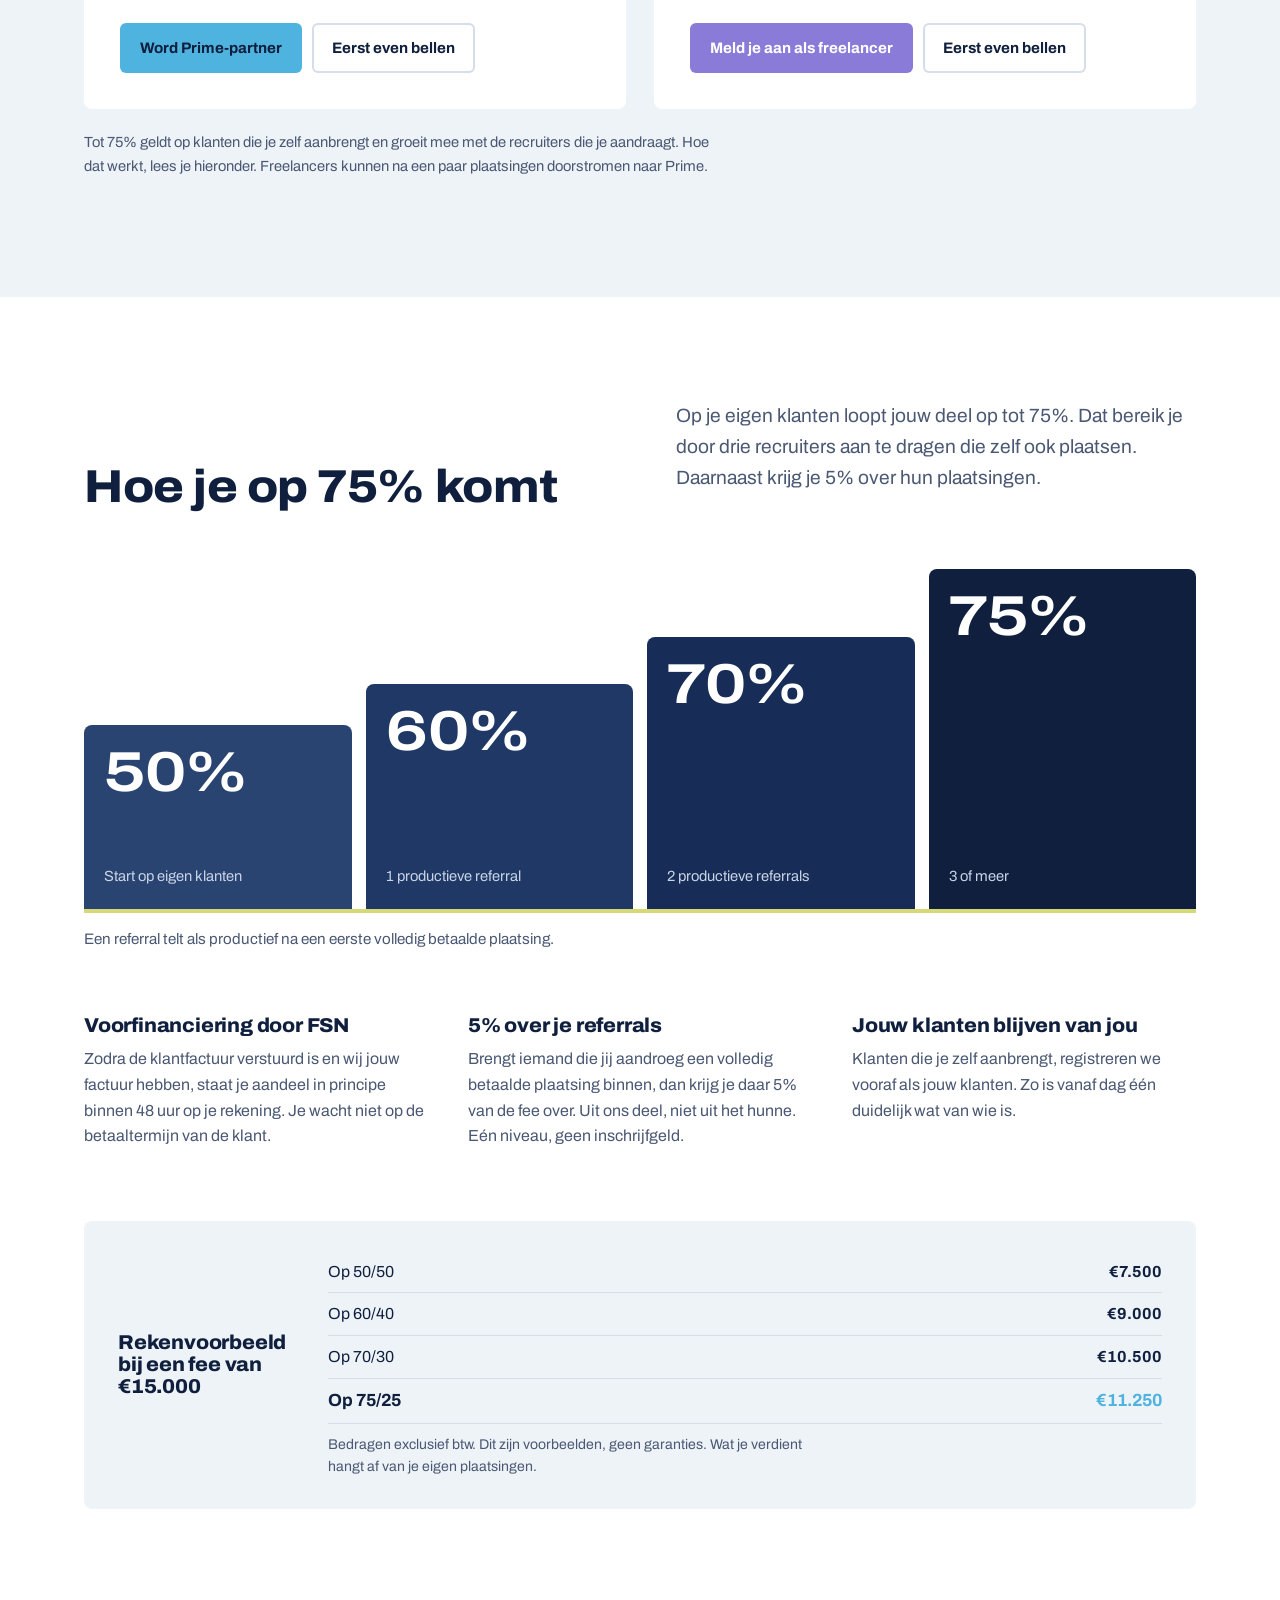
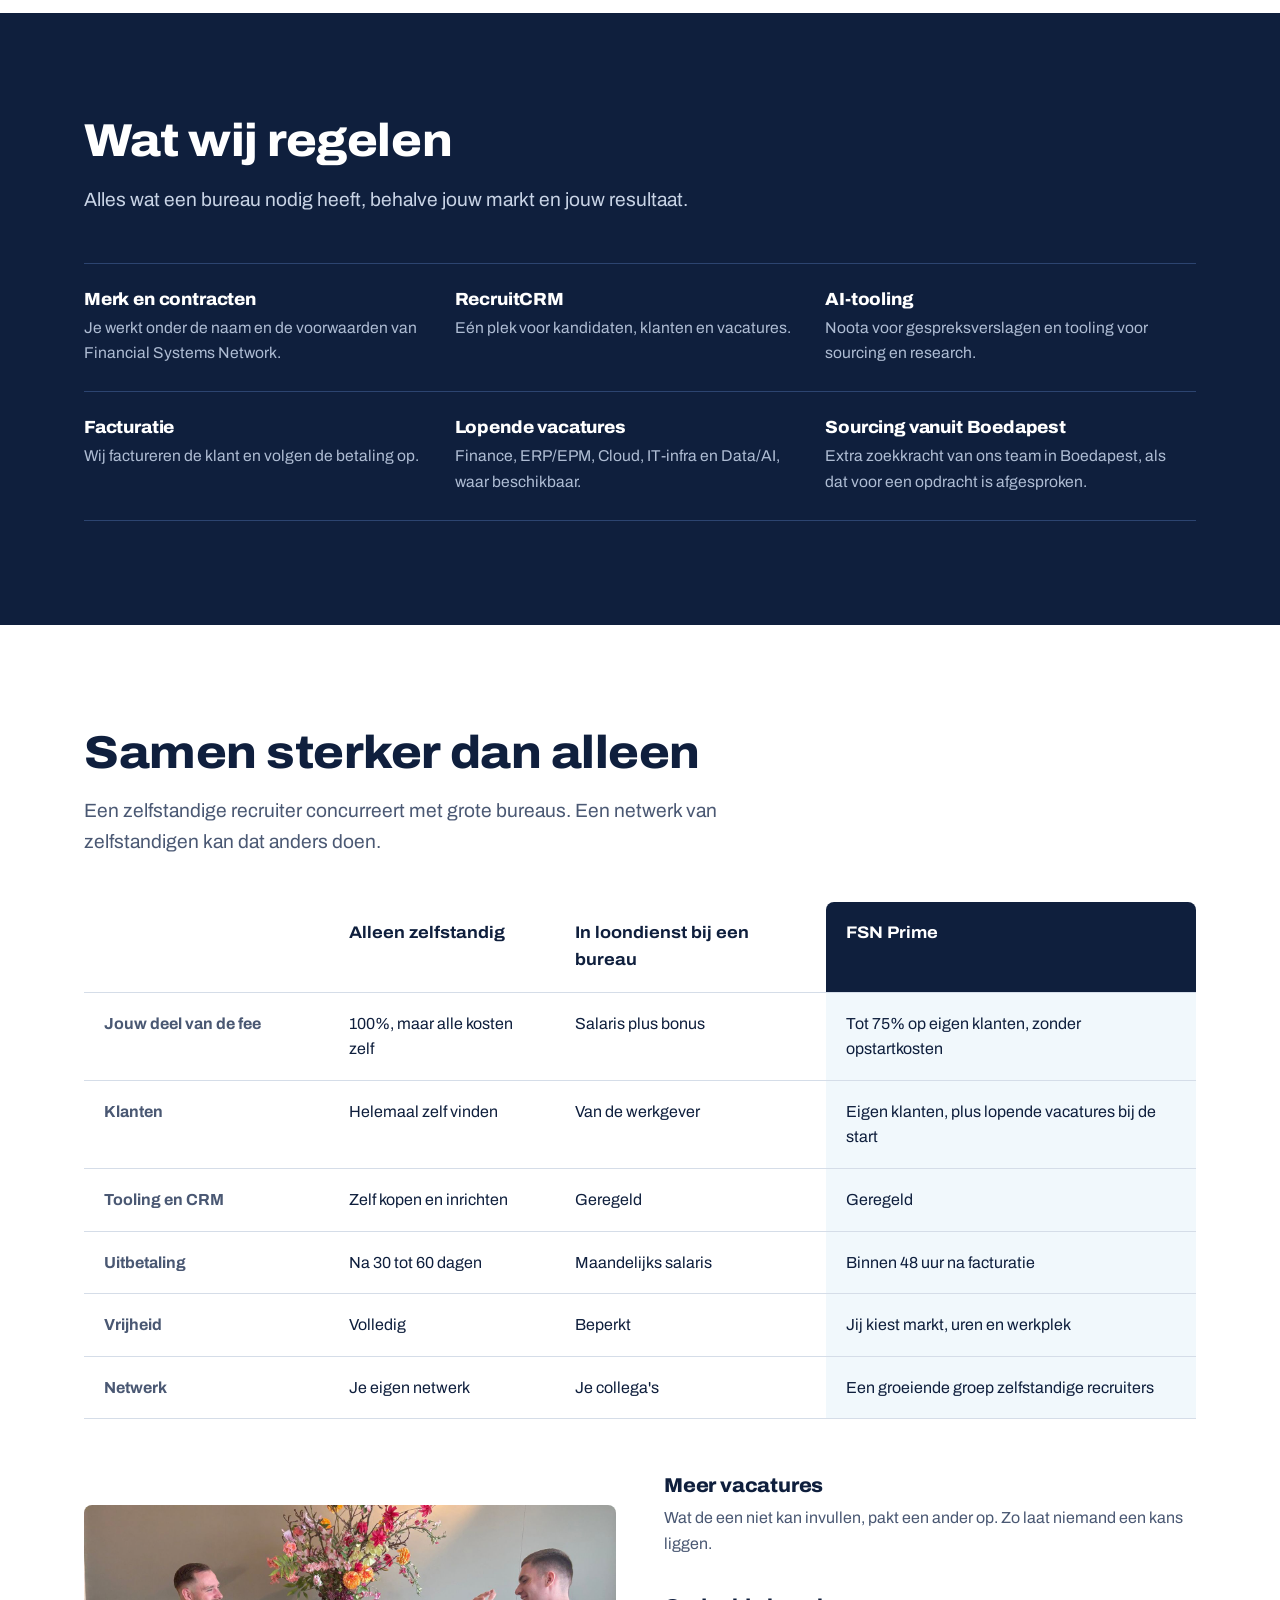
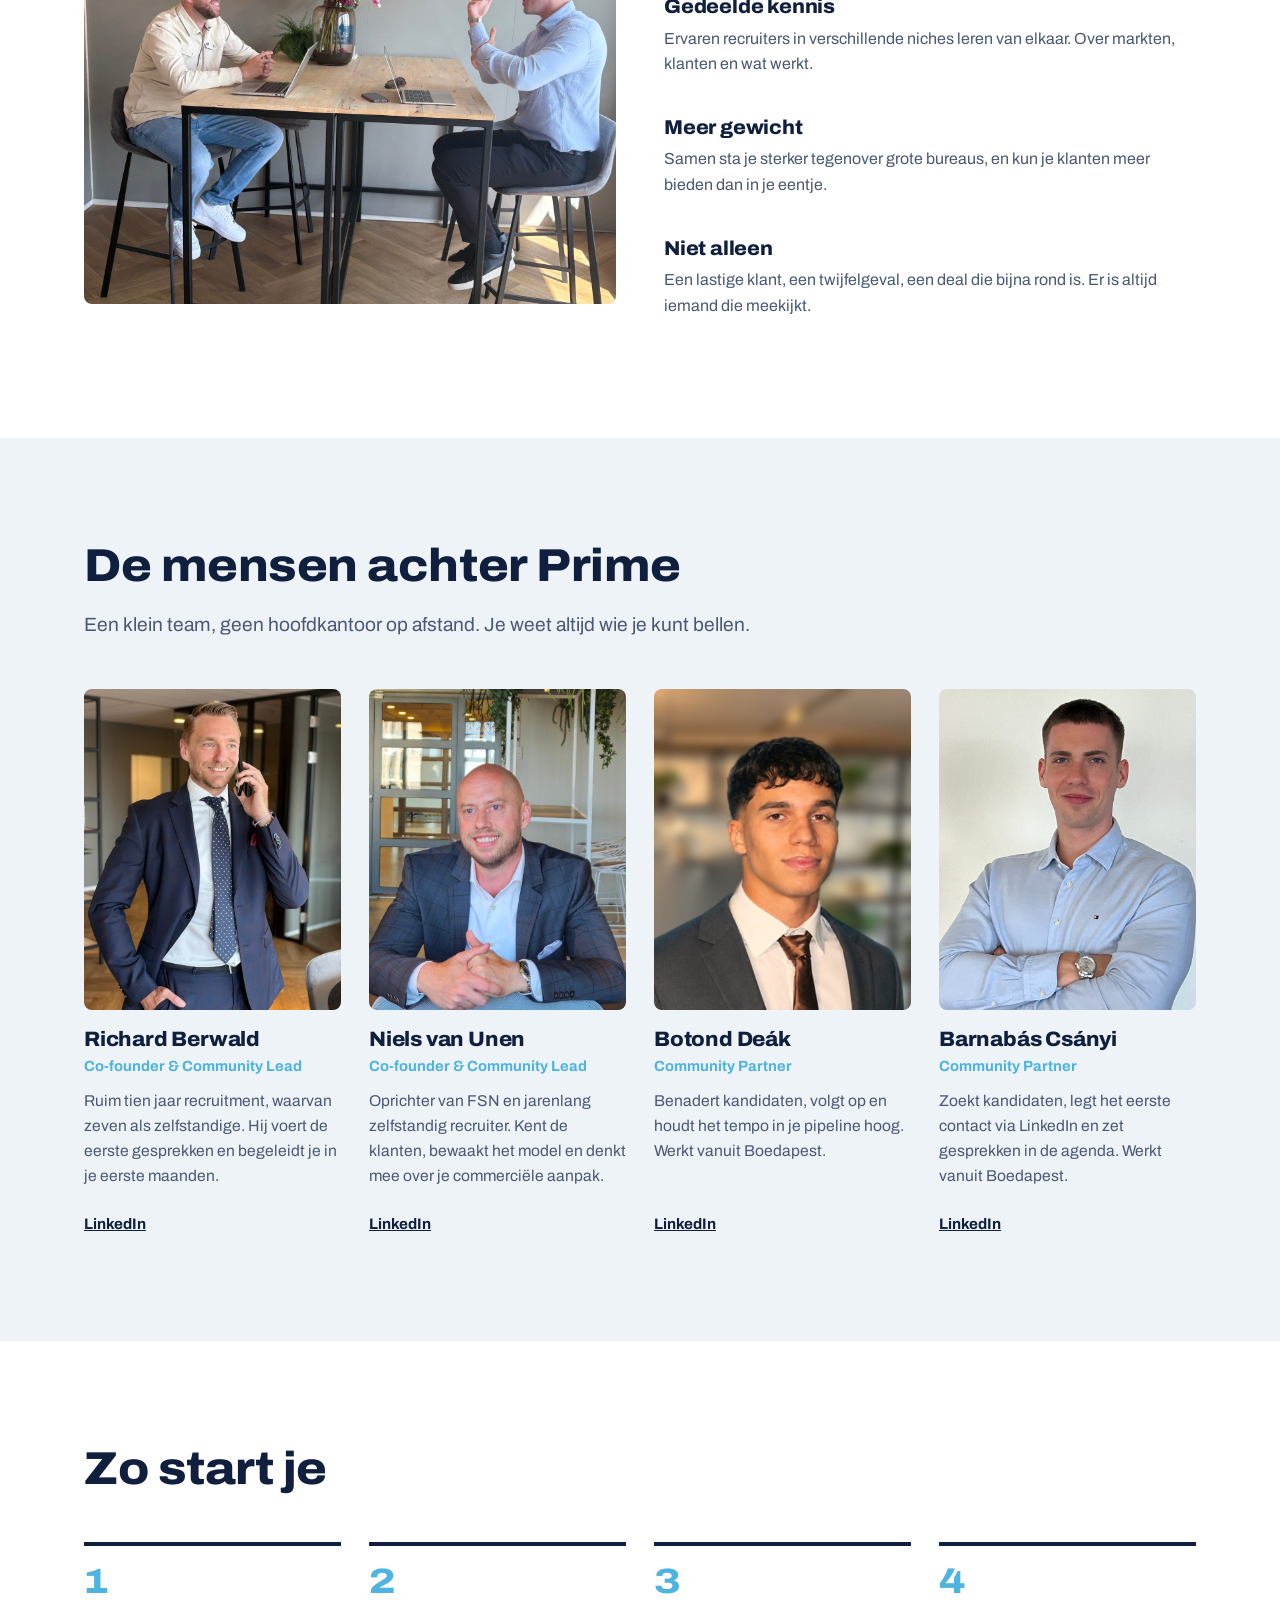
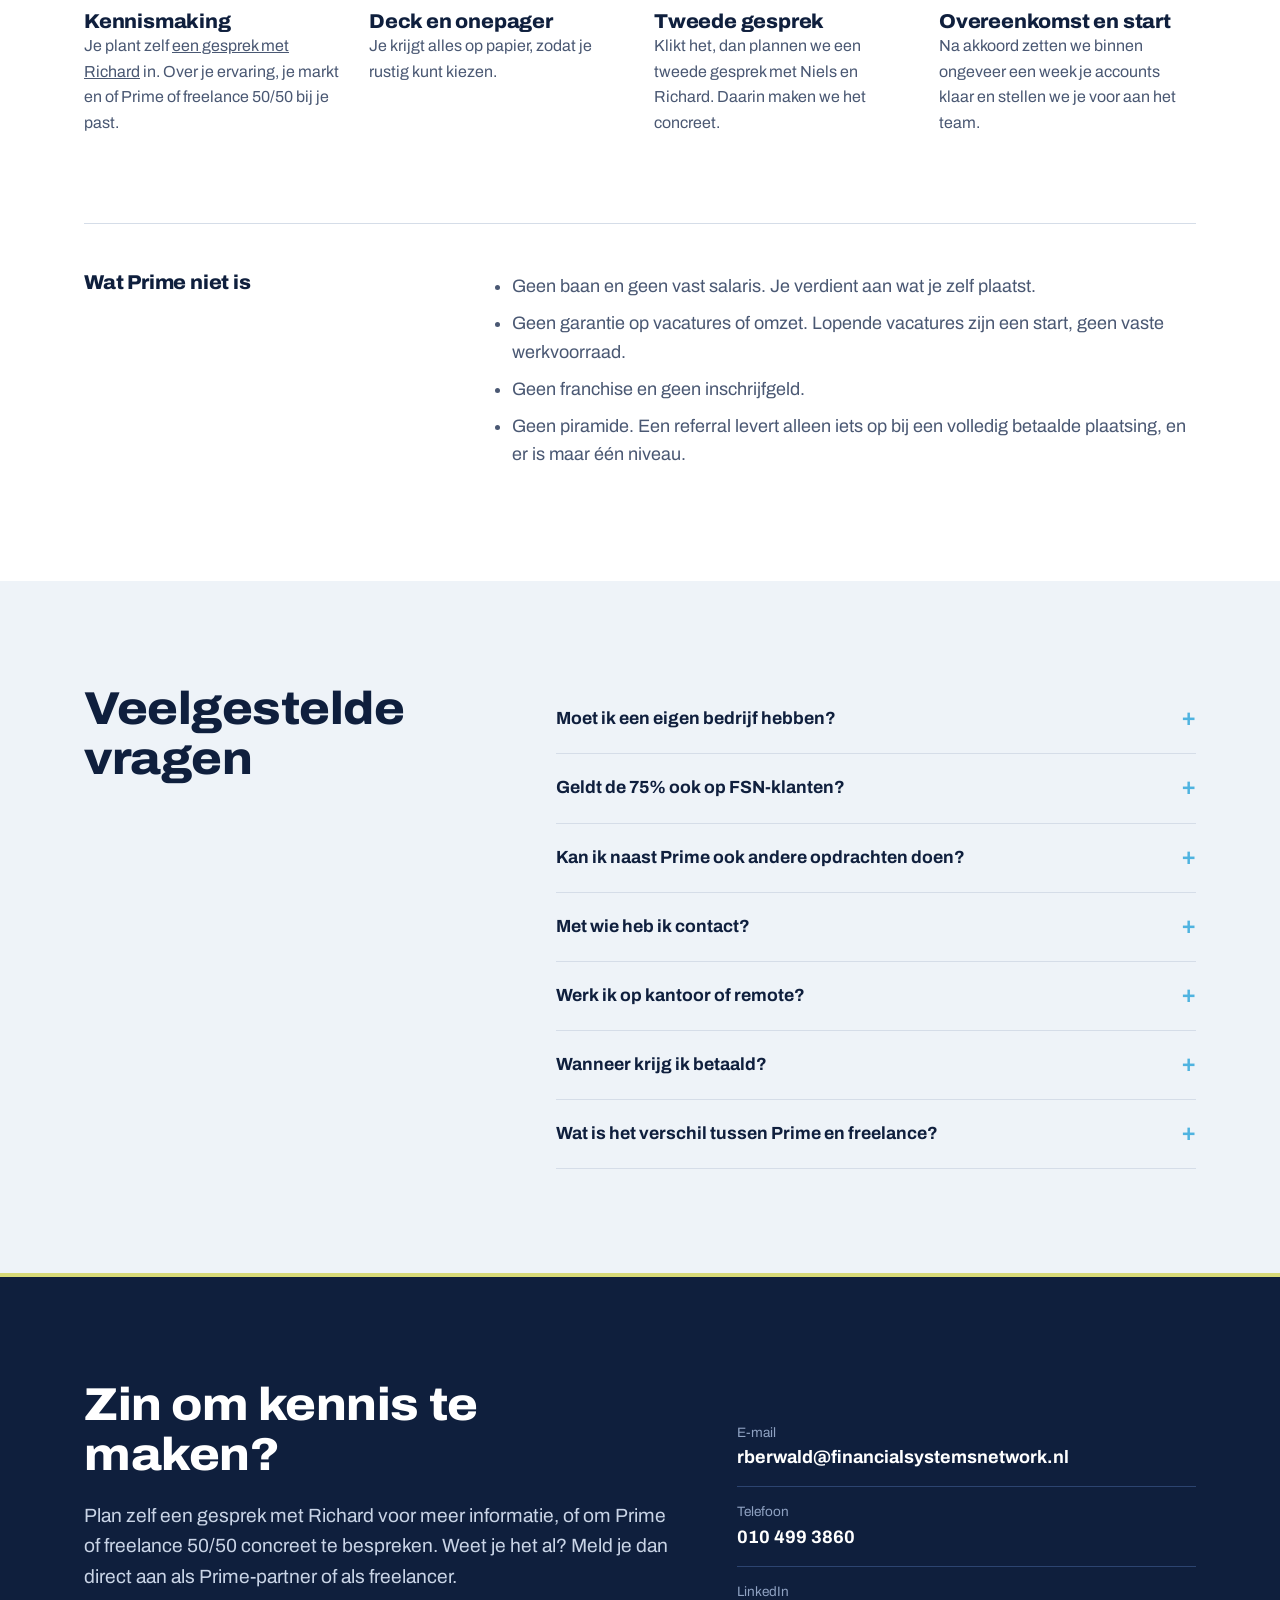
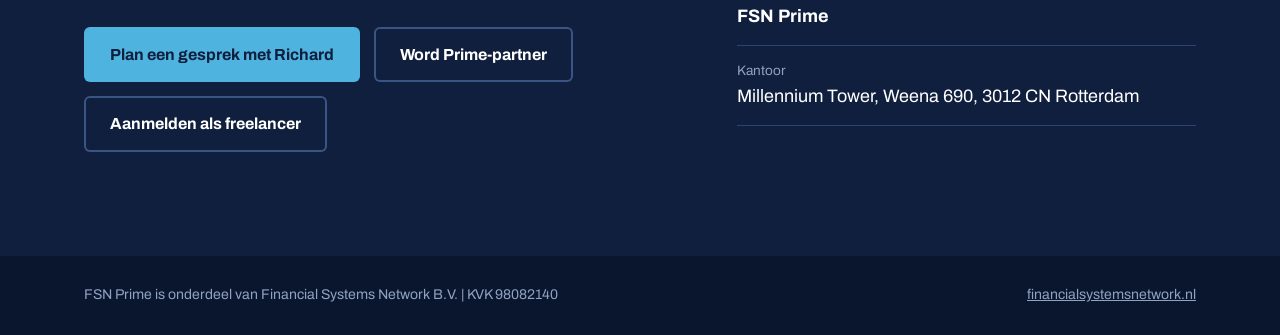
==== commit a4f7ff24: "Prime-ticker met dagelijkse cijfers uit RecruitCRM Co-Authored-By: Claude Opus 5.5 <noreply@anthropi" ====
--- a/index.html
+++ b/index.html
@@ -51,6 +51,15 @@
   </div>
 </header>
 
+<section class="ticker" id="ticker" hidden aria-label="FSN Prime in cijfers">
+  <div class="wrap"><div class="ticker-row">
+    <span class="live"><i></i>Live uit ons systeem</span>
+    <div class="tk-stat"><b id="tk-partners">0</b><span>partners actief</span></div>
+    <div class="tk-stat"><b id="tk-talks">0</b><span>recruiters in gesprek</span></div>
+    <span class="upd" id="tk-upd"></span>
+  </div></div>
+</section>
+
 <main>
 
 <section class="story" aria-labelledby="h-story">
@@ -322,5 +331,6 @@
 
 <script>(function(){var n=document.querySelector('.site-nav');function f(){n.classList.toggle('scrolled',window.scrollY>8);}window.addEventListener('scroll',f,{passive:true});f();})();</script>
 <script>(function(){var t=document.querySelector('.menu-toggle'),n=document.querySelector('.site-nav');if(!t)return;function set(o){n.classList.toggle('open',o);t.setAttribute('aria-expanded',o);t.setAttribute('aria-label',o?'Menu sluiten':'Menu openen');}t.addEventListener('click',function(){set(!n.classList.contains('open'));});n.querySelectorAll('nav a').forEach(function(a){a.addEventListener('click',function(){set(false);});});document.addEventListener('keydown',function(e){if(e.key==='Escape')set(false);});})();</script>
+<script>(function(){fetch('/api/stats').then(function(r){return r.json();}).then(function(d){if(!d.ok||d.partners<3)return;document.getElementById('tk-partners').textContent=d.partners;document.getElementById('tk-talks').textContent=d.inTalks;var u=new Date(d.updated);document.getElementById('tk-upd').textContent='bijgewerkt op '+u.toLocaleDateString('nl-NL',{day:'numeric',month:'long'});document.getElementById('ticker').hidden=false;}).catch(function(){});})();</script>
 </body>
 </html>
--- a/assets/style.css
+++ b/assets/style.css
@@ -260,3 +260,19 @@
   .site-nav.open .menu-toggle span:nth-child(3){transform:translateY(-8px) rotate(-45deg)}
   section[id]{scroll-margin-top:80px}
 }
+.member{display:flex;flex-direction:column}
+.member a{margin-top:auto;padding-top:8px;align-self:flex-start}
+
+/* ticker */
+.ticker{background:#fff;border-bottom:1px solid var(--rule);padding:0}
+.ticker-row{display:flex;align-items:center;gap:40px;padding:22px 0;flex-wrap:wrap}
+.ticker .tk-stat{display:flex;align-items:baseline;gap:10px}
+.ticker .tk-stat b{font-size:2.2rem;font-weight:800;color:var(--navy);font-variation-settings:"wdth" 120;line-height:1}
+.ticker .tk-stat span{color:var(--muted);font-weight:600}
+.ticker .live{display:inline-flex;align-items:center;gap:8px;font-size:.78rem;letter-spacing:.14em;text-transform:uppercase;font-weight:700;color:var(--muted)}
+.ticker .live i{width:9px;height:9px;border-radius:50%;background:var(--green);box-shadow:0 0 0 0 rgba(127,173,87,.6);animation:pulse 2s infinite}
+@keyframes pulse{0%{box-shadow:0 0 0 0 rgba(127,173,87,.6)}70%{box-shadow:0 0 0 10px rgba(127,173,87,0)}100%{box-shadow:0 0 0 0 rgba(127,173,87,0)}}
+.ticker .upd{margin-left:auto;font-size:.85rem;color:var(--muted)}
+@media (max-width:700px){.ticker-row{gap:14px 28px;padding:18px 0}.ticker .live{width:100%}.ticker .upd{width:100%;margin-left:0}.ticker .tk-stat b{font-size:1.8rem}}
+
+.ticker[hidden]{display:none}
